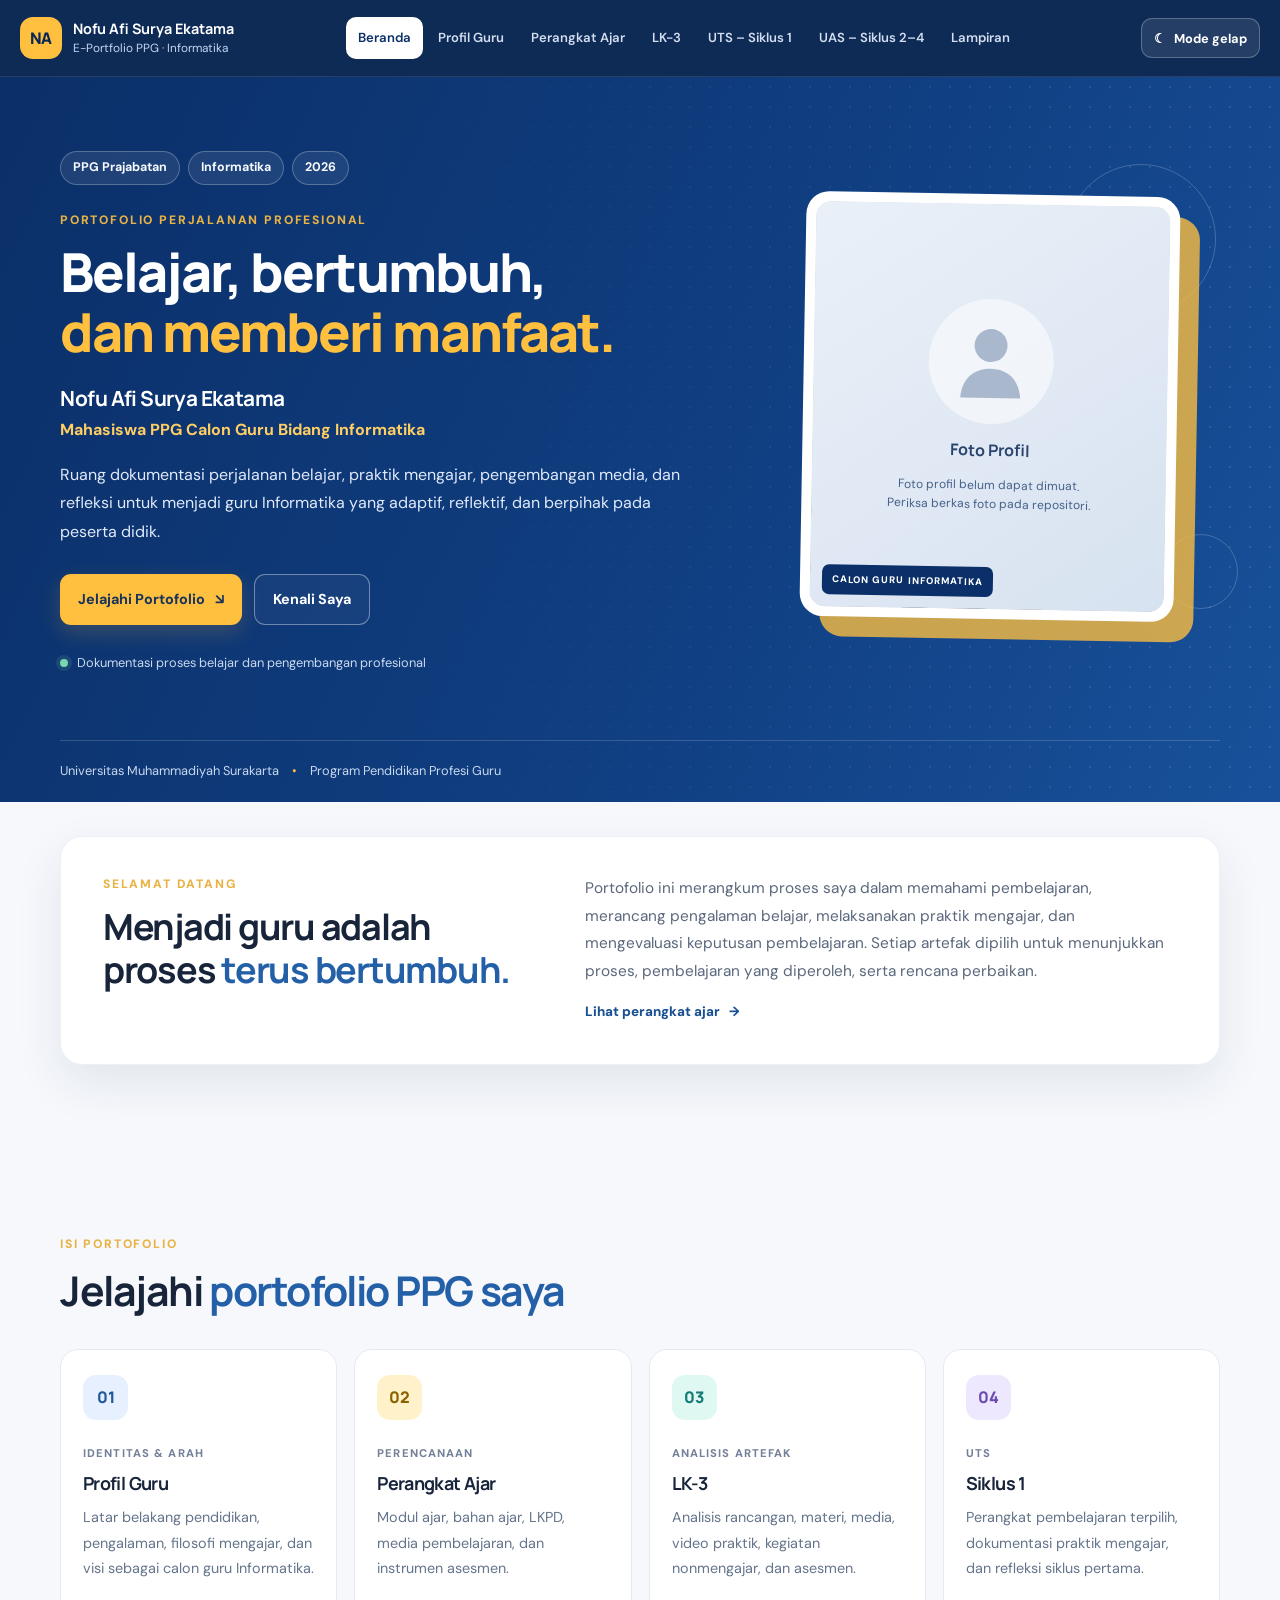
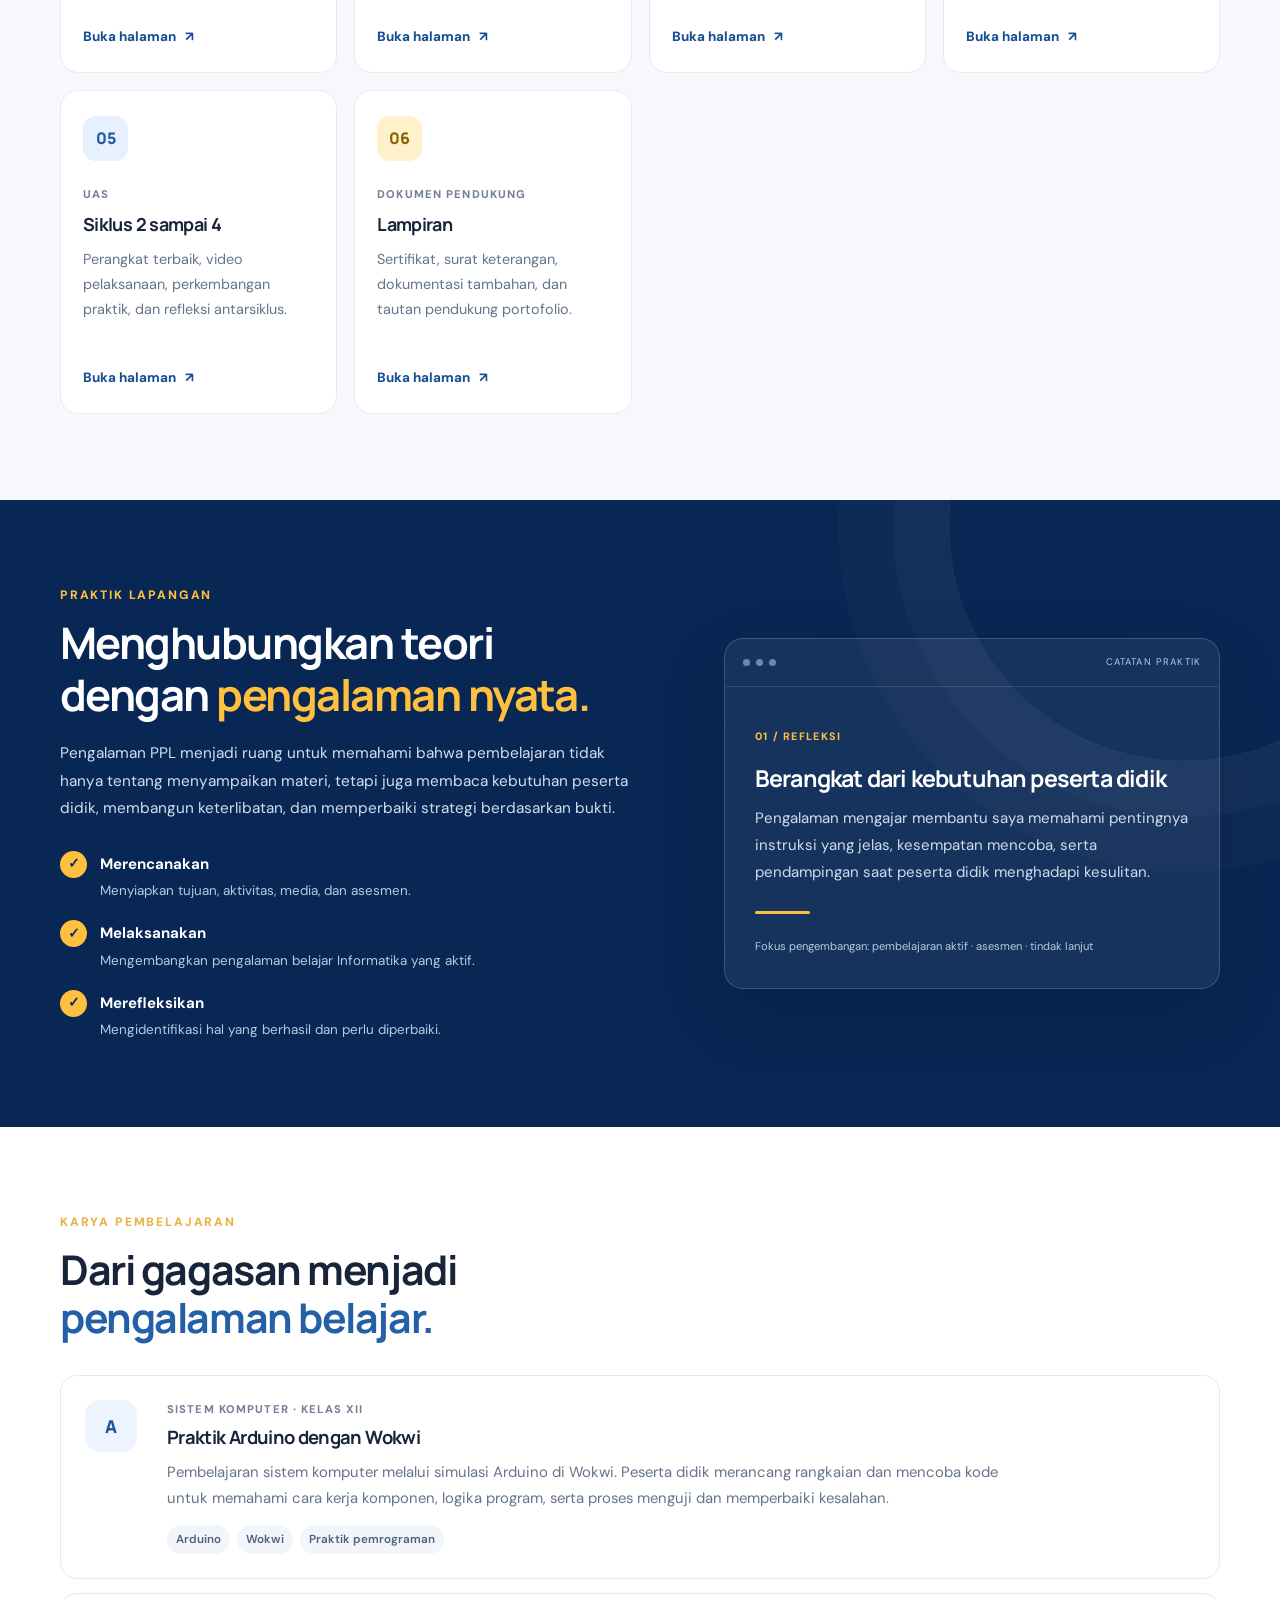
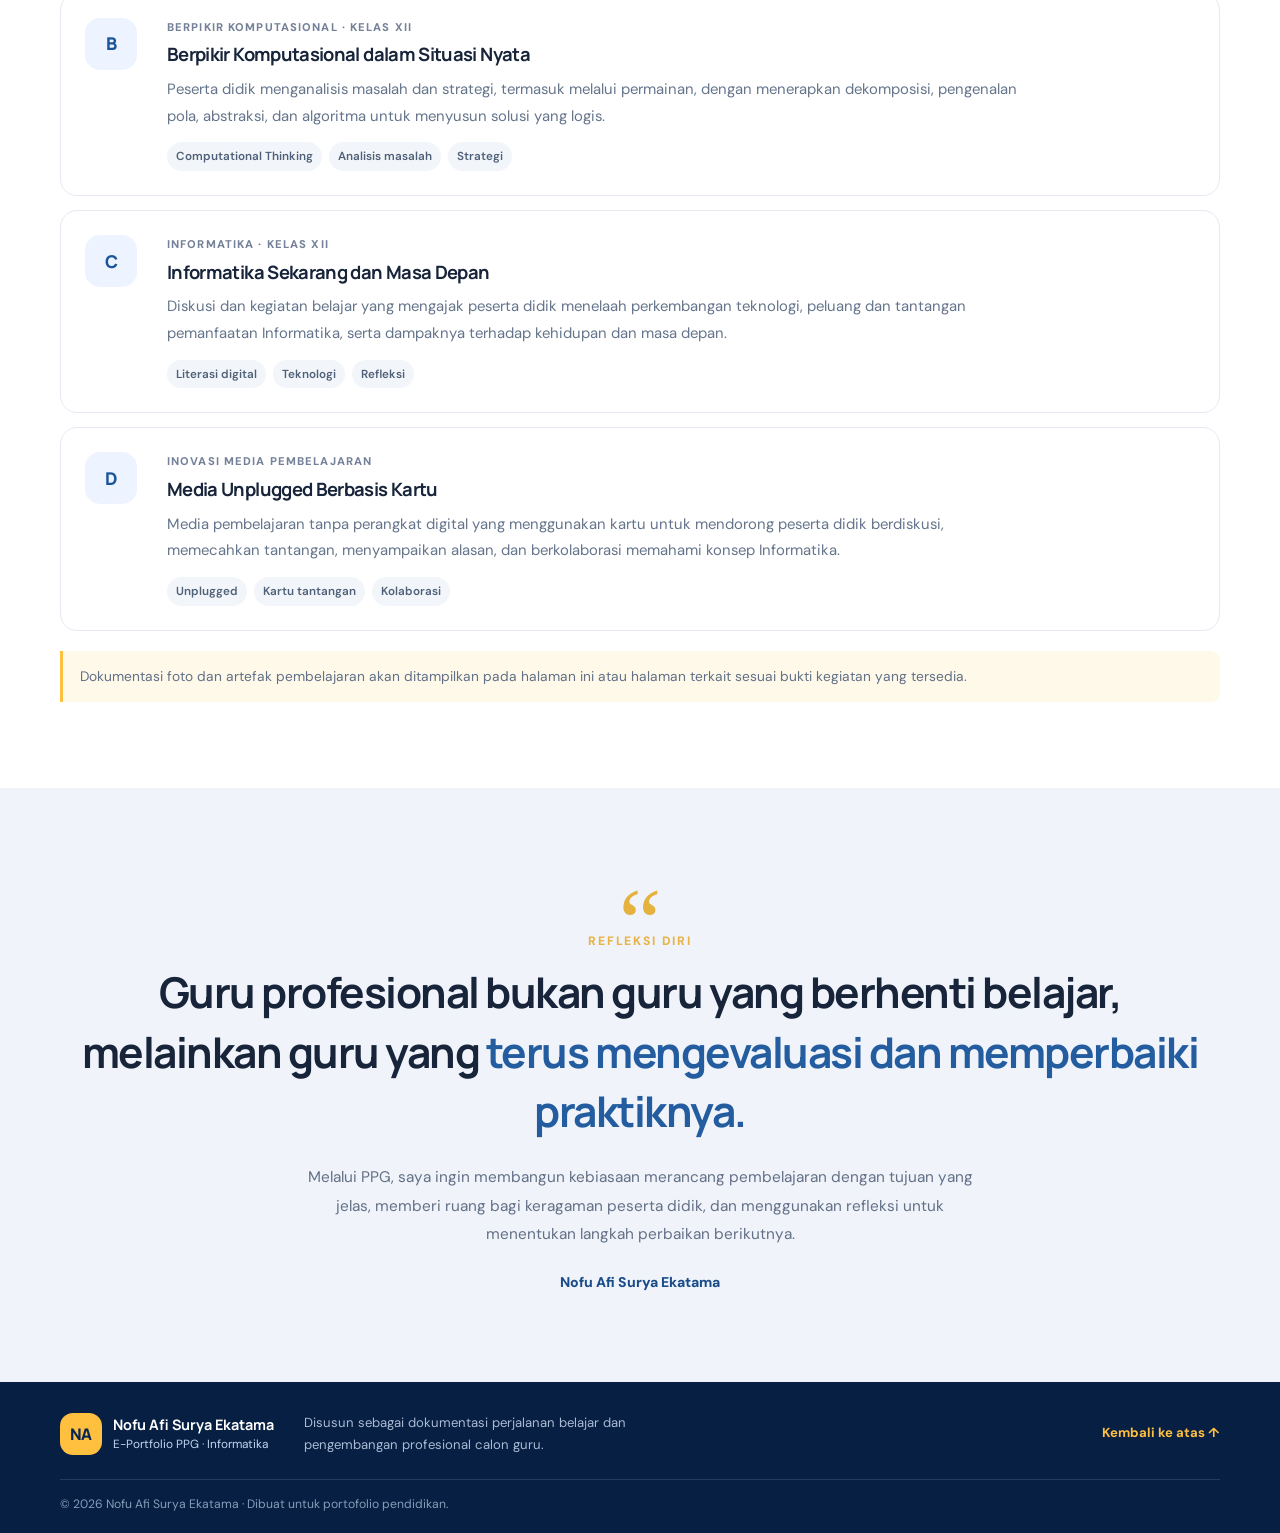
==== index.html @ a85eea74 "Refresh homepage script cache" ====
<!doctype html>
<html lang="id">
<head>
  <meta charset="utf-8">
  <meta name="viewport" content="width=device-width, initial-scale=1">
  <meta name="description" content="E-Portfolio PPG Informatika Nofu Afi Surya Ekatama — perjalanan belajar, praktik mengajar, inovasi, dan refleksi calon guru.">
  <meta name="theme-color" content="#0b2f68">
  <title>E-Portfolio PPG Informatika | Nofu Afi Surya Ekatama</title>
  <link rel="stylesheet" href="style.css">
</head>
<body>
  <a class="skip-link" href="#konten">Lewati ke konten</a>

  <header class="site-header">
    <div class="nav-wrap">
      <a class="brand" href="#beranda" aria-label="E-Portfolio Nofu Afi Surya Ekatama">
        <span class="brand-mark">NA</span>
        <span class="brand-text">
          <strong>Nofu Afi Surya Ekatama</strong>
          <small>E-Portfolio PPG · Informatika</small>
        </span>
      </a>
      <button class="menu-toggle" id="menuToggle" aria-label="Buka navigasi" aria-expanded="false">☰</button>
      <nav class="main-nav" id="mainNav" aria-label="Navigasi utama">
        <a class="active" href="index.html">Beranda</a>
        <a href="profil.html">Profil Guru</a>
        <a href="perangkat-ajar.html">Perangkat Ajar</a>
        <a href="lk3.html">LK-3</a>
        <a href="uts-siklus-1.html">UTS – Siklus 1</a>
        <a href="uas-siklus-2-4.html">UAS – Siklus 2–4</a>
        <a href="lampiran.html">Lampiran</a>
      </nav>
    </div>
  </header>

  <main id="konten">
    <section class="hero" id="beranda">
      <div class="hero-pattern" aria-hidden="true"></div>
      <div class="container hero-grid">
        <div class="hero-copy">
          <div class="eyebrows">
            <span>PPG Prajabatan</span>
            <span>Informatika</span>
            <span>2026</span>
          </div>
          <p class="overline">PORTOFOLIO PERJALANAN PROFESIONAL</p>
          <h1>Belajar, bertumbuh,<br><em>dan memberi manfaat.</em></h1>
          <h2>Nofu Afi Surya Ekatama</h2>
          <p class="role">Mahasiswa PPG Calon Guru Bidang Informatika</p>
          <p class="intro">Ruang dokumentasi perjalanan belajar, praktik mengajar, pengembangan media, dan refleksi untuk menjadi guru Informatika yang adaptif, reflektif, dan berpihak pada peserta didik.</p>
          <div class="hero-actions">
            <a class="button primary" href="#isi-portofolio">Jelajahi Portofolio <span aria-hidden="true">↘</span></a>
            <a class="button outline-light" href="profil.html">Kenali Saya</a>
          </div>
          <div class="hero-note"><span class="status-dot"></span> Dokumentasi proses belajar dan pengembangan profesional</div>
        </div>
        <div class="hero-visual">
          <div class="photo-frame">
            <div class="photo-placeholder">
              <img class="profile-photo" src="assets/DSC_2949.JPG" alt="Foto profil Nofu Afi Surya Ekatama" onerror="this.hidden=true; this.nextElementSibling.hidden=false;">
              <div class="photo-fallback">
                <div class="avatar-symbol" aria-hidden="true">
                  <svg viewBox="0 0 120 120" role="img" aria-label="Ilustrasi sementara foto profil">
                    <circle cx="60" cy="38" r="22" fill="currentColor" opacity=".82"/>
                    <path d="M20 108c2-25 17-39 40-39s38 14 40 39" fill="currentColor" opacity=".82"/>
                  </svg>
                </div>
                <strong>Foto Profil</strong>
                <span>Foto profil belum dapat dimuat. Periksa berkas foto pada repositori.</span>
              </div>
            </div>
            <span class="frame-label">CALON GURU INFORMATIKA</span>
          </div>

          <div class="decor decor-one" aria-hidden="true"></div>
          <div class="decor decor-two" aria-hidden="true"></div>
        </div>
      </div>
      <div class="hero-bottom container">
        <span>Universitas Muhammadiyah Surakarta</span>
        <span class="bottom-separator">•</span>
        <span>Program Pendidikan Profesi Guru</span>
      </div>
    </section>

    <section class="welcome section" id="profil">
      <div class="container welcome-card">
        <div class="welcome-heading">
          <p class="section-label">SELAMAT DATANG</p>
          <h2>Menjadi guru adalah proses <span>terus bertumbuh.</span></h2>
        </div>
        <div class="welcome-copy">
          <p>Portofolio ini merangkum proses saya dalam memahami pembelajaran, merancang pengalaman belajar, melaksanakan praktik mengajar, dan mengevaluasi keputusan pembelajaran. Setiap artefak dipilih untuk menunjukkan proses, pembelajaran yang diperoleh, serta rencana perbaikan.</p>
          <a class="text-link" href="perangkat-ajar.html">Lihat perangkat ajar <span aria-hidden="true">→</span></a>
        </div>
      </div>
    </section>

    <section class="section journey-section" id="isi-portofolio">
      <div class="container">
        <div class="section-heading">
          <div>
            <p class="section-label">ISI PORTOFOLIO</p>
            <h2>Jelajahi <span>portofolio PPG saya</span></h2>
          </div>
          <p class="section-description"></p>
        </div>
        <div class="journey-grid">
          <article class="journey-card">
            <div class="card-icon blue"><span>01</span></div><p class="card-tag">IDENTITAS & ARAH</p>
            <h3>Profil Guru</h3><p>Latar belakang pendidikan, pengalaman, filosofi mengajar, dan visi sebagai calon guru Informatika.</p>
            <a href="profil.html" class="card-link">Buka halaman <span>↗</span></a>
          </article>
          <article class="journey-card">
            <div class="card-icon gold"><span>02</span></div><p class="card-tag">PERENCANAAN</p>
            <h3>Perangkat Ajar</h3><p>Modul ajar, bahan ajar, LKPD, media pembelajaran, dan instrumen asesmen.</p>
            <a href="perangkat-ajar.html" class="card-link">Buka halaman <span>↗</span></a>
          </article>
          <article class="journey-card">
            <div class="card-icon teal"><span>03</span></div><p class="card-tag">ANALISIS ARTEFAK</p>
            <h3>LK-3</h3><p>Analisis rancangan, materi, media, video praktik, kegiatan nonmengajar, dan asesmen.</p>
            <a href="lk3.html" class="card-link">Buka halaman <span>↗</span></a>
          </article>
          <article class="journey-card">
            <div class="card-icon violet"><span>04</span></div><p class="card-tag">UTS</p>
            <h3>Siklus 1</h3><p>Perangkat pembelajaran terpilih, dokumentasi praktik mengajar, dan refleksi siklus pertama.</p>
            <a href="uts-siklus-1.html" class="card-link">Buka halaman <span>↗</span></a>
          </article>
          <article class="journey-card">
            <div class="card-icon blue"><span>05</span></div><p class="card-tag">UAS</p>
            <h3>Siklus 2 sampai 4</h3><p>Perangkat terbaik, video pelaksanaan, perkembangan praktik, dan refleksi antarsiklus.</p>
            <a href="uas-siklus-2-4.html" class="card-link">Buka halaman <span>↗</span></a>
          </article>
          <article class="journey-card">
            <div class="card-icon gold"><span>06</span></div><p class="card-tag">DOKUMEN PENDUKUNG</p>
            <h3>Lampiran</h3><p>Sertifikat, surat keterangan, dokumentasi tambahan, dan tautan pendukung portofolio.</p>
            <a href="lampiran.html" class="card-link">Buka halaman <span>↗</span></a>
          </article>
        </div>
      </div>
    </section>

    <section class="section practice-section" id="praktik">
      <div class="container practice-grid">
        <div class="practice-copy">
          <p class="section-label light-label">PRAKTIK LAPANGAN</p>
          <h2>Menghubungkan teori dengan <span>pengalaman nyata.</span></h2>
          <p>Pengalaman PPL menjadi ruang untuk memahami bahwa pembelajaran tidak hanya tentang menyampaikan materi, tetapi juga membaca kebutuhan peserta didik, membangun keterlibatan, dan memperbaiki strategi berdasarkan bukti.</p>
          <div class="practice-points">
            <div><span class="check">✓</span><span><strong>Merencanakan</strong><small>Menyiapkan tujuan, aktivitas, media, dan asesmen.</small></span></div>
            <div><span class="check">✓</span><span><strong>Melaksanakan</strong><small>Mengembangkan pengalaman belajar Informatika yang aktif.</small></span></div>
            <div><span class="check">✓</span><span><strong>Merefleksikan</strong><small>Mengidentifikasi hal yang berhasil dan perlu diperbaiki.</small></span></div>
          </div>
        </div>
        <div class="practice-panel">
          <div class="panel-top"><span class="panel-dot"></span><span class="panel-dot"></span><span class="panel-dot"></span><small>CATATAN PRAKTIK</small></div>
          <div class="panel-content">
            <span class="panel-number">01 / REFLEKSI</span>
            <h3>Berangkat dari kebutuhan peserta didik</h3>
            <p>Pengalaman mengajar membantu saya memahami pentingnya instruksi yang jelas, kesempatan mencoba, serta pendampingan saat peserta didik menghadapi kesulitan.</p>
            <div class="panel-line"></div>
            <span class="panel-caption">Fokus pengembangan: pembelajaran aktif · asesmen · tindak lanjut</span>
          </div>
        </div>
      </div>
    </section>

    <section class="section works-section" id="karya">
      <div class="container">
        <div class="section-heading">
          <div>
            <p class="section-label">KARYA PEMBELAJARAN</p>
            <h2>Dari gagasan menjadi <span>pengalaman belajar.</span></h2>
          </div>
        </div>
        <div class="work-list">
          <article class="work-item">
            <div class="work-number">A</div>
            <div class="work-content">
              <span class="work-category">SISTEM KOMPUTER · KELAS XII</span>
              <h3>Praktik Arduino dengan Wokwi</h3>
              <p>Pembelajaran sistem komputer melalui simulasi Arduino di Wokwi. Peserta didik merancang rangkaian dan mencoba kode untuk memahami cara kerja komponen, logika program, serta proses menguji dan memperbaiki kesalahan.</p>
              <div class="pills"><span>Arduino</span><span>Wokwi</span><span>Praktik pemrograman</span></div>
            </div>
          </article>
          <article class="work-item">
            <div class="work-number">B</div>
            <div class="work-content">
              <span class="work-category">BERPIKIR KOMPUTASIONAL · KELAS XII</span>
              <h3>Berpikir Komputasional dalam Situasi Nyata</h3>
              <p>Peserta didik menganalisis masalah dan strategi, termasuk melalui permainan, dengan menerapkan dekomposisi, pengenalan pola, abstraksi, dan algoritma untuk menyusun solusi yang logis.</p>
              <div class="pills"><span>Computational Thinking</span><span>Analisis masalah</span><span>Strategi</span></div>
            </div>
          </article>
          <article class="work-item">
            <div class="work-number">C</div>
            <div class="work-content">
              <span class="work-category">INFORMATIKA · KELAS XII</span>
              <h3>Informatika Sekarang dan Masa Depan</h3>
              <p>Diskusi dan kegiatan belajar yang mengajak peserta didik menelaah perkembangan teknologi, peluang dan tantangan pemanfaatan Informatika, serta dampaknya terhadap kehidupan dan masa depan.</p>
              <div class="pills"><span>Literasi digital</span><span>Teknologi</span><span>Refleksi</span></div>
            </div>
          </article>
          <article class="work-item">
            <div class="work-number">D</div>
            <div class="work-content">
              <span class="work-category">INOVASI MEDIA PEMBELAJARAN</span>
              <h3>Media Unplugged Berbasis Kartu</h3>
              <p>Media pembelajaran tanpa perangkat digital yang menggunakan kartu untuk mendorong peserta didik berdiskusi, memecahkan tantangan, menyampaikan alasan, dan berkolaborasi memahami konsep Informatika.</p>
              <div class="pills"><span>Unplugged</span><span>Kartu tantangan</span><span>Kolaborasi</span></div>
            </div>
          </article>
        </div>
        <p class="content-note">Dokumentasi foto dan artefak pembelajaran akan ditampilkan pada halaman ini atau halaman terkait sesuai bukti kegiatan yang tersedia.</p>
      </div>
    </section>

    <section class="section reflection-section" id="refleksi">
      <div class="container reflection-inner">
        <div class="reflection-quote" aria-hidden="true">“</div>
        <p class="section-label">REFLEKSI DIRI</p>
        <h2>Guru profesional bukan guru yang berhenti belajar, melainkan guru yang <span>terus mengevaluasi dan memperbaiki praktiknya.</span></h2>
        <p class="reflection-text">Melalui PPG, saya ingin membangun kebiasaan merancang pembelajaran dengan tujuan yang jelas, memberi ruang bagi keragaman peserta didik, dan menggunakan refleksi untuk menentukan langkah perbaikan berikutnya.</p>
        <span class="reflection-signature">Nofu Afi Surya Ekatama</span>
      </div>
    </section>


  </main>

  <footer class="site-footer">
    <div class="container footer-inner">
      <a class="brand footer-brand" href="#beranda">
        <span class="brand-mark">NA</span>
        <span class="brand-text"><strong>Nofu Afi Surya Ekatama</strong><small>E-Portfolio PPG · Informatika</small></span>
      </a>
      <p>Disusun sebagai dokumentasi perjalanan belajar dan pengembangan profesional calon guru.</p>
      <a class="back-top" href="#beranda">Kembali ke atas ↑</a>
    </div>
    <div class="container copyright">© <span id="year">2026</span> Nofu Afi Surya Ekatama · Dibuat untuk portofolio pendidikan.</div>
  </footer>
  <script src="script.js?v=20261021"></script>
</body>
</html>
---- style.css ----
@import url('https://fonts.googleapis.com/css2?family=DM+Sans:wght@400;500;600;700&family=Manrope:wght@400;500;600;700;800&display=swap');

:root {
  --navy: #0b2f68;
  --navy-deep: #082754;
  --blue: #154b91;
  --gold: #ffbf3f;
  --ink: #17243a;
  --muted: #64748b;
  --paper: #f7f9fc;
  --line: #e5eaf2;
  --white: #ffffff;
  --radius: 22px;
  --shadow: 0 18px 48px rgba(20, 45, 82, .09);
}
* { box-sizing: border-box; }
html { scroll-behavior: smooth; scroll-padding-top: 88px; }
body { margin: 0; font-family: "DM Sans", Arial, sans-serif; color: var(--ink); background: var(--paper); line-height: 1.65; }
a { color: inherit; text-decoration: none; }
button { font: inherit; }
.container { width: min(1160px, calc(100% - 48px)); margin: 0 auto; }
.skip-link { position: absolute; left: -9999px; top: 10px; z-index: 1000; background: white; padding: 10px 14px; border-radius: 8px; }
.skip-link:focus { left: 10px; }
.site-header { position: sticky; top: 0; z-index: 100; color: white; background: rgba(7, 37, 81, .97); border-bottom: 1px solid rgba(255,255,255,.1); backdrop-filter: blur(14px); }
.nav-wrap { width: min(1240px, calc(100% - 40px)); min-height: 76px; margin: auto; display: flex; align-items: center; justify-content: space-between; gap: 24px; }
.brand { display: flex; align-items: center; gap: 11px; flex-shrink: 0; }
.brand-mark { display: grid; place-items: center; width: 42px; height: 42px; color: var(--navy-deep); background: var(--gold); border-radius: 13px; font-family: Manrope, sans-serif; font-weight: 800; letter-spacing: -.05em; }
.brand-text { display: flex; flex-direction: column; line-height: 1.25; }
.brand-text strong { font-family: Manrope, sans-serif; font-size: .87rem; }
.brand-text small { color: #c3d5f1; font-size: .72rem; margin-top: 3px; }
.main-nav { display: flex; align-items: center; gap: 3px; }
.main-nav a { color: #d3def0; font-weight: 600; font-size: .79rem; padding: 10px 12px; border-radius: 10px; transition: .2s ease; white-space: nowrap; }
.main-nav a:hover, .main-nav a.active { color: var(--navy); background: white; }
.menu-toggle { display: none; border: 1px solid rgba(255,255,255,.25); background: transparent; color: white; border-radius: 10px; padding: 8px 12px; cursor: pointer; }
.hero { position: relative; overflow: hidden; color: white; background: linear-gradient(115deg, #0b2f68 0%, #103f82 58%, #18519a 100%); }
.hero-pattern { position: absolute; inset: 0; pointer-events: none; opacity: .2; background-image: radial-gradient(rgba(255,255,255,.55) .8px, transparent .8px); background-size: 20px 20px; mask-image: linear-gradient(90deg, transparent 25%, black 100%); }
.hero-grid { position: relative; display: grid; grid-template-columns: 1.2fr .8fr; gap: 50px; align-items: center; padding-top: 74px; padding-bottom: 65px; }
.hero-copy { max-width: 690px; }
.eyebrows { display: flex; flex-wrap: wrap; gap: 8px; margin-bottom: 26px; }
.eyebrows span { font-size: .75rem; font-weight: 700; color: #f7faff; border: 1px solid rgba(255,255,255,.25); background: rgba(255,255,255,.08); padding: 5px 12px; border-radius: 999px; }
.overline, .section-label { font-size: .72rem; font-weight: 800; letter-spacing: .15em; color: #e8b344; margin: 0 0 13px; }
h1, h2, h3, p { margin-top: 0; }
h1, h2, h3 { font-family: Manrope, "DM Sans", sans-serif; line-height: 1.18; letter-spacing: -.035em; }
.hero h1 { font-size: clamp(2.55rem, 4.6vw, 4.4rem); margin-bottom: 22px; font-weight: 800; }
.hero h1 em { color: var(--gold); font-style: normal; }
.hero-copy h2 { font-size: 1.2rem; margin-bottom: 3px; letter-spacing: -.02em; }
.role { color: #ffcf64; font-weight: 700; margin-bottom: 17px; }
.intro { max-width: 650px; color: #e0eafb; font-size: 1.02rem; line-height: 1.85; }
.hero-actions { display: flex; flex-wrap: wrap; gap: 12px; margin-top: 27px; }
.button { display: inline-flex; align-items: center; justify-content: center; gap: 10px; min-height: 46px; padding: 12px 18px; border-radius: 11px; font-weight: 700; font-size: .88rem; transition: transform .2s, box-shadow .2s, background .2s; }
.button:hover { transform: translateY(-2px); }
.button.primary { color: #18345b; background: var(--gold); box-shadow: 0 8px 22px rgba(255,191,63,.18); }
.button.primary:hover { background: #ffd16d; }
.button.outline-light { border: 1px solid rgba(255,255,255,.38); color: white; background: rgba(255,255,255,.04); }
.button.outline-light:hover { background: rgba(255,255,255,.12); }
.hero-note { margin-top: 27px; color: #c9d9f0; font-size: .78rem; display: flex; align-items: center; gap: 9px; }
.status-dot { width: 8px; height: 8px; background: #79d6ad; border-radius: 50%; box-shadow: 0 0 0 4px rgba(121,214,173,.12); }
.hero-visual { position: relative; width: min(100%, 390px); justify-self: center; padding: 12px 16px 24px 0; }
.photo-frame { position: relative; z-index: 2; aspect-ratio: 4 / 4.55; padding: 10px; background: white; border-radius: 23px; box-shadow: 20px 20px 0 rgba(255,191,63,.78); transform: rotate(1deg); }
.photo-placeholder { height: 100%; width: 100%; display: flex; flex-direction: column; align-items: center; justify-content: center; gap: 12px; text-align: center; border-radius: 15px; color: #45618a; background: linear-gradient(145deg, #eaf0f8, #d7e2f0); padding: 25px; }
.avatar-symbol { display: grid; place-items: center; width: 125px; height: 125px; border-radius: 50%; color: #9aabc4; background: rgba(255,255,255,.55); }
.avatar-symbol svg { width: 90px; }
.photo-placeholder strong { color: #28436c; font-family: Manrope, sans-serif; font-size: 1rem; }
.photo-placeholder span { max-width: 190px; font-size: .75rem; }
.frame-label { position: absolute; bottom: 22px; left: 22px; padding: 7px 10px; border-radius: 7px; color: white; background: var(--navy); font-size: .6rem; letter-spacing: .11em; font-weight: 800; }
.floating-card { position: absolute; z-index: 3; bottom: 0; left: -42px; display: flex; align-items: center; gap: 11px; padding: 14px 16px; background: white; color: var(--ink); border-radius: 15px; box-shadow: var(--shadow); }
.floating-icon { display: grid; place-items: center; width: 35px; height: 35px; border-radius: 11px; color: #8b5d00; background: #fff1c9; font-size: 1.2rem; }
.floating-card span:last-child { display: flex; flex-direction: column; line-height: 1.4; }
.floating-card strong { font-size: .77rem; }
.floating-card small { color: var(--muted); font-size: .66rem; margin-top: 3px; }
.decor { position: absolute; border: 1px solid rgba(255,255,255,.2); border-radius: 50%; }
.decor-one { width: 150px; height: 150px; top: -18px; right: -23px; }
.decor-two { width: 75px; height: 75px; bottom: 34px; right: -45px; }
.hero-bottom { position: relative; display: flex; align-items: center; gap: 13px; border-top: 1px solid rgba(255,255,255,.16); padding-top: 19px; padding-bottom: 20px; color: #c8d8ef; font-size: .75rem; }
.bottom-separator { color: var(--gold); }
.section { padding: 86px 0; }
.welcome { padding-top: 0; }
.welcome-card { position: relative; display: grid; grid-template-columns: .85fr 1.15fr; gap: 45px; padding: 38px 42px; background: white; border: 1px solid #edf0f5; border-radius: var(--radius); box-shadow: var(--shadow); transform: translateY(34px); margin-bottom: 34px; }
.welcome-heading h2 { max-width: 420px; margin-bottom: 0; font-size: clamp(1.6rem, 3vw, 2.25rem); }
.welcome-heading h2 span, .section-heading h2 span, .next-card h2 span { color: #2460a7; }
.welcome-copy { align-self: center; color: #5b687c; font-size: .93rem; }
.welcome-copy p { margin-bottom: 13px; }
.text-link, .card-link { display: inline-flex; align-items: center; gap: 9px; color: #174f92; font-weight: 800; font-size: .82rem; }
.section-heading { display: flex; align-items: end; justify-content: space-between; gap: 35px; margin-bottom: 34px; }
.section-heading h2, .next-card h2 { font-size: clamp(1.8rem, 3.2vw, 2.7rem); margin-bottom: 0; max-width: 600px; }
.section-description { max-width: 390px; color: var(--muted); font-size: .88rem; margin-bottom: 2px; }
.journey-section { padding-top: 84px; }
.journey-grid { display: grid; grid-template-columns: repeat(4, 1fr); gap: 17px; }
.journey-card { padding: 25px 22px 22px; border: 1px solid var(--line); border-radius: 18px; background: white; transition: transform .22s, box-shadow .22s; }
.journey-card:hover { transform: translateY(-5px); box-shadow: var(--shadow); }
.card-icon { display: grid; place-items: center; width: 45px; height: 45px; border-radius: 13px; margin-bottom: 24px; font-family: Manrope, sans-serif; font-weight: 800; }
.card-icon.blue { color: #205a9c; background: #e7f0ff; }
.card-icon.gold { color: #8c6200; background: #fff2cb; }
.card-icon.teal { color: #137c79; background: #dff8f2; }
.card-icon.violet { color: #6b4db0; background: #eee8ff; }
.card-tag, .work-category { color: #748198; font-size: .64rem; letter-spacing: .1em; font-weight: 800; margin-bottom: 8px; }
.journey-card h3 { font-size: 1.17rem; margin-bottom: 10px; }
.journey-card p:not(.card-tag) { min-height: 100px; color: var(--muted); font-size: .82rem; line-height: 1.75; }
.card-link { margin-top: 5px; font-size: .76rem; }
.practice-section { color: white; background: var(--navy-deep); position: relative; overflow: hidden; }
.practice-section::after { content: ""; position: absolute; width: 470px; height: 470px; border: 1px solid rgba(255,255,255,.08); border-radius: 50%; right: -140px; top: -210px; box-shadow: 0 0 0 55px rgba(255,255,255,.025), 0 0 0 110px rgba(255,255,255,.02); }
.practice-grid { position: relative; z-index: 1; display: grid; grid-template-columns: 1fr .85fr; gap: 80px; align-items: center; }
.light-label { color: var(--gold); }
.practice-copy h2 { font-size: clamp(1.9rem, 3.4vw, 2.8rem); margin-bottom: 20px; }
.practice-copy h2 span { color: var(--gold); }
.practice-copy > p:not(.section-label) { color: #d2def0; font-size: .92rem; line-height: 1.85; }
.practice-points { display: grid; gap: 18px; margin-top: 28px; }
.practice-points > div { display: flex; gap: 13px; align-items: flex-start; }
.check { display: grid; place-items: center; flex-shrink: 0; width: 27px; height: 27px; border-radius: 50%; color: var(--navy); background: var(--gold); font-size: .85rem; font-weight: 800; }
.practice-points span:last-child { display: flex; flex-direction: column; }
.practice-points strong { font-size: .88rem; }
.practice-points small { color: #b8c9e2; font-size: .78rem; margin-top: 3px; }
.practice-panel { border: 1px solid rgba(255,255,255,.17); border-radius: 19px; background: rgba(255,255,255,.06); overflow: hidden; box-shadow: 0 25px 70px rgba(0,0,0,.12); }
.panel-top { display: flex; align-items: center; gap: 6px; padding: 15px 18px; border-bottom: 1px solid rgba(255,255,255,.12); }
.panel-dot { width: 7px; height: 7px; border-radius: 50%; background: #7186a8; }
.panel-top small { margin-left: auto; color: #b5c7e2; font-size: .6rem; letter-spacing: .12em; }
.panel-content { padding: 34px 30px 29px; }
.panel-number { color: var(--gold); font-size: .67rem; font-weight: 800; letter-spacing: .12em; }
.panel-content h3 { font-size: 1.55rem; margin: 16px 0 12px; }
.panel-content p { color: #d0dced; font-size: .86rem; line-height: 1.85; }
.panel-line { width: 55px; height: 3px; background: var(--gold); border-radius: 3px; margin: 25px 0 17px; }
.panel-caption { color: #b7c9e2; font-size: .7rem; }
.works-section { background: #fff; }
.work-list { display: grid; gap: 14px; }
.work-item { display: grid; grid-template-columns: 62px 1fr; gap: 20px; padding: 24px; border: 1px solid var(--line); border-radius: 17px; background: #fff; }
.work-number { display: grid; place-items: center; width: 52px; height: 52px; border-radius: 15px; color: #1b5599; background: #edf4ff; font-family: Manrope, sans-serif; font-weight: 800; font-size: 1.1rem; }
.work-category { display: block; margin-bottom: 5px; }
.work-content h3 { margin-bottom: 8px; font-size: 1.18rem; }
.work-content p { max-width: 850px; color: var(--muted); font-size: .86rem; margin-bottom: 13px; }
.pills { display: flex; flex-wrap: wrap; gap: 7px; }
.pills span { color: #4f6179; background: #f2f5f9; padding: 4px 9px; border-radius: 999px; font-size: .67rem; font-weight: 600; }
.content-note { margin: 20px 0 0; padding: 14px 17px; border-left: 3px solid var(--gold); color: #617087; background: #fff9e9; font-size: .78rem; border-radius: 0 9px 9px 0; }
.reflection-section { background: #f0f4fa; }
.reflection-inner { max-width: 850px; text-align: center; }
.reflection-quote { height: 58px; color: #e5b23f; font-family: Georgia, serif; font-size: 6rem; line-height: 1; }
.reflection-inner h2 { font-size: clamp(1.7rem, 3.4vw, 2.65rem); line-height: 1.4; margin-bottom: 22px; }
.reflection-inner h2 span { color: #245d9f; }
.reflection-text { max-width: 690px; margin: 0 auto 19px; color: #637087; font-size: .92rem; }
.reflection-signature { color: #1a4c89; font-weight: 800; font-size: .83rem; }
.next-section { padding: 65px 0; }
.next-card { display: flex; justify-content: space-between; align-items: center; gap: 35px; padding: 36px 40px; border: 1px solid var(--line); border-radius: var(--radius); background: white; }
.next-card h2 { font-size: clamp(1.6rem, 2.8vw, 2.2rem); margin-bottom: 10px; }
.next-card p:not(.section-label) { color: var(--muted); max-width: 720px; font-size: .85rem; margin-bottom: 0; }
.next-card .section-label { margin-bottom: 9px; }
.site-footer { color: #d2deef; background: #071f43; padding: 30px 0 18px; }
.footer-inner { display: grid; grid-template-columns: auto 1fr auto; align-items: center; gap: 30px; padding-bottom: 23px; }
.footer-brand .brand-text strong { color: white; }
.footer-inner > p { max-width: 400px; margin: 0; color: #aabbd4; font-size: .74rem; }
.back-top { color: var(--gold); font-weight: 700; font-size: .76rem; white-space: nowrap; }
.copyright { border-top: 1px solid rgba(255,255,255,.12); padding-top: 15px; color: #879cb9; font-size: .68rem; }
@media (max-width: 1080px) {
  .nav-wrap { width: min(100% - 30px, 1240px); }
  .main-nav a { padding: 9px 8px; font-size: .72rem; }
  .brand-text strong { font-size: .78rem; }
  .hero-grid { gap: 28px; }
  .journey-grid { grid-template-columns: repeat(2, 1fr); }
  .journey-card p:not(.card-tag) { min-height: 65px; }
  .practice-grid { gap: 45px; }
}
@media (max-width: 800px) {
  .nav-wrap { min-height: 68px; }
  .menu-toggle { display: block; }
  .main-nav { display: none; position: absolute; left: 15px; right: 15px; top: calc(100% + 1px); padding: 10px; flex-direction: column; align-items: stretch; background: #082754; border: 1px solid rgba(255,255,255,.14); border-radius: 0 0 15px 15px; box-shadow: 0 20px 35px rgba(0,0,0,.2); }
  .main-nav.open { display: flex; }
  .main-nav a { font-size: .84rem; padding: 11px 13px; }
  .hero-grid { grid-template-columns: 1fr; padding-top: 53px; gap: 44px; }
  .hero-copy { max-width: 100%; }
  .hero-visual { width: min(76%, 340px); margin-bottom: 20px; }
  .floating-card { left: -25px; }
  .hero-bottom { flex-wrap: wrap; }
  .welcome-card { grid-template-columns: 1fr; gap: 20px; padding: 28px; }
  .section-heading { align-items: flex-start; flex-direction: column; gap: 13px; }
  .section-description { max-width: 650px; }
  .practice-grid { grid-template-columns: 1fr; gap: 35px; }
  .practice-panel { max-width: 580px; }
  .next-card { align-items: flex-start; flex-direction: column; padding: 29px; }
  .footer-inner { grid-template-columns: 1fr; gap: 17px; }
}
@media (max-width: 520px) {
  .container { width: calc(100% - 32px); }
  .nav-wrap { width: calc(100% - 28px); }
  .brand-mark { width: 38px; height: 38px; }
  .brand-text strong { font-size: .73rem; }
  .brand-text small { font-size: .65rem; }
  .hero-grid { padding-top: 42px; padding-bottom: 43px; }
  .hero h1 { font-size: clamp(2.35rem, 11vw, 3.2rem); }
  .hero-copy h2 { font-size: 1.05rem; }
  .intro { font-size: .92rem; }
  .hero-visual { width: 78%; }
  .floating-card { left: -22px; padding: 10px 11px; }
  .floating-card strong { font-size: .69rem; }
  .floating-card small { font-size: .59rem; }
  .avatar-symbol { width: 95px; height: 95px; }
  .avatar-symbol svg { width: 72px; }
  .section { padding: 61px 0; }
  .welcome { padding-top: 0; }
  .welcome-card { transform: translateY(24px); padding: 23px; }
  .journey-section { padding-top: 70px; }
  .journey-grid { grid-template-columns: 1fr; }
  .journey-card { padding: 22px; }
  .journey-card p:not(.card-tag) { min-height: auto; }
  .work-item { grid-template-columns: 42px 1fr; gap: 13px; padding: 17px; }
  .work-number { width: 40px; height: 40px; border-radius: 12px; }
  .work-content h3 { font-size: 1.02rem; }
  .work-content p { font-size: .8rem; }
  .panel-content { padding: 26px 22px; }
  .reflection-inner h2 { font-size: 1.55rem; }
  .next-section { padding: 42px 0; }
  .hero-bottom { font-size: .68rem; gap: 8px; }
}
@media (prefers-reduced-motion: reduce) {
  html { scroll-behavior: auto; }
  *, *::before, *::after { transition-duration: .01ms !important; animation-duration: .01ms !important; }
}


/* Halaman detail portofolio */
.detail-hero { color: white; background: linear-gradient(115deg, #0b2f68 0%, #103f82 65%, #18519a 100%); padding: 72px 0 76px; }
.detail-hero h1 { font-size: clamp(2.3rem, 5vw, 3.7rem); margin: 0 0 18px; }
.detail-hero p:not(.section-label) { max-width: 760px; color: #e0eafb; font-size: 1.03rem; line-height: 1.85; margin-bottom: 0; }
.detail-section { padding-top: 56px; }
.detail-list { display: grid; gap: 18px; }
.detail-card { display: grid; grid-template-columns: 54px 1fr; gap: 20px; padding: 28px; border: 1px solid var(--line); border-radius: 18px; background: white; box-shadow: 0 8px 28px rgba(20,45,82,.04); }
.detail-index { display: grid; place-items: center; width: 48px; height: 48px; border-radius: 14px; background: #fff1c9; color: #765000; font-family: Manrope,sans-serif; font-weight: 800; }
.detail-card h2 { font-size: 1.3rem; margin: 4px 0 13px; }
.detail-card p { color: var(--muted); margin: 0 0 9px; line-height: 1.8; }
.detail-card p:last-child { margin-bottom: 0; }
.page-navigation { display: flex; justify-content: space-between; align-items: center; flex-wrap: wrap; gap: 12px; margin-top: 18px; }
.page-navigation .outline-light { color: var(--navy); border-color: #c9d6e8; background: white; }
.page-navigation .outline-light:hover { background: #eef4fc; }
@media (max-width: 760px) {
  .detail-hero { padding: 52px 0 56px; }
  .detail-card { grid-template-columns: 1fr; padding: 22px; gap: 12px; }
  .page-navigation { align-items: stretch; flex-direction: column; }
  .page-navigation .button { width: 100%; }
}


/* Editor konten portofolio: konsisten dengan palet UMS */
.editor-toolbar { position: relative; z-index: 10; background: #fff; border-bottom: 1px solid #e5eaf2; box-shadow: 0 6px 20px rgba(8,39,84,.05); }
.editor-toolbar-inner { width: min(1160px, calc(100% - 40px)); margin: auto; padding: 17px 0 12px; display: flex; align-items: center; justify-content: space-between; gap: 18px; }
.editor-copy { display: flex; flex-direction: column; gap: 3px; min-width: 185px; }
.editor-copy strong { color: var(--navy-deep); font-family: Manrope,sans-serif; font-size: .9rem; }
.editor-copy span { color: var(--muted); font-size: .72rem; line-height: 1.5; }
.editor-actions { display: flex; flex-wrap: wrap; align-items: center; gap: 7px; }
.editor-btn { border: 1px solid #d8e1ee; background: #fff; color: #1a3d6b; padding: 9px 12px; border-radius: 9px; font-weight: 700; font-size: .75rem; cursor: pointer; transition: background .2s, transform .2s; }
.editor-btn:hover { background: #f0f5fc; transform: translateY(-1px); }
.editor-btn.editor-primary { background: var(--navy); color: #fff; border-color: var(--navy); }
.editor-btn.editor-primary:hover { background: #174985; }
.editor-btn.editor-muted { color: #5b687c; }
.editor-notice { width: min(1160px, calc(100% - 40px)); margin: 0 auto; padding: 0 0 12px; color: #66758b; font-size: .72rem; line-height: 1.6; }
.editable-field[contenteditable="true"] { outline: 2px dashed #d7a82f; outline-offset: 4px; border-radius: 3px; cursor: text; }
.remove-content-card { margin-top: 12px; padding: 7px 10px; border: 1px solid #efd1d1; border-radius: 8px; background: #fff8f8; color: #9f3535; font: inherit; font-size: .75rem; cursor: pointer; }
.local-files-section { padding: 42px 0; background: #f0f5fc; }
.local-files-section h2 { font-size: clamp(1.4rem,2.5vw,2rem); color: var(--navy-deep); }
.local-file-list { display: grid; gap: 10px; }
.local-file-row { display: flex; align-items: center; gap: 14px; padding: 14px 16px; border: 1px solid #e0e7f1; border-radius: 12px; background: #fff; }
.local-file-link { color: #174f92; font-weight: 800; overflow-wrap: anywhere; }
.local-file-row span { color: var(--muted); font-size: .75rem; margin-left: auto; }
@media (max-width: 900px) {
  .editor-toolbar-inner { align-items: flex-start; flex-direction: column; }
  .editor-actions { width: 100%; }
}
@media (max-width: 560px) {
  .editor-actions { display: grid; grid-template-columns: repeat(2,minmax(0,1fr)); }
  .editor-btn { min-height: 40px; }
  .local-file-row { align-items: flex-start; flex-direction: column; gap: 7px; }
  .local-file-row span { margin-left: 0; }
}


/* Tipografi dan sistem tema: biru UMS, emas, putih; terang/gelap */
:root {
  color-scheme: light;
  --page-bg: #f6f8fc;
  --surface: #ffffff;
  --surface-soft: #edf3fb;
  --text-main: #17243a;
  --text-muted: #64748b;
  --border-color: #e1e8f2;
  --heading-color: #102d55;
}
html { color-scheme: light; }
body { background: var(--page-bg); color: var(--text-main); font-family: "DM Sans", "Segoe UI", sans-serif; }
h1, h2, h3, .brand-text strong, .editor-copy strong { font-family: "Manrope", "DM Sans", "Segoe UI", sans-serif; }
h1, h2, h3 { text-wrap: pretty; }
p { text-wrap: pretty; }
button, a { -webkit-tap-highlight-color: transparent; }
.theme-toggle {
  display: inline-flex; align-items: center; justify-content: center; gap: 8px;
  flex: 0 0 auto; min-height: 40px; padding: 9px 12px; margin-left: 8px;
  color: #fff; background: rgba(255,255,255,.09);
  border: 1px solid rgba(255,255,255,.25); border-radius: 11px;
  font: 700 .76rem "DM Sans", sans-serif; cursor: pointer; white-space: nowrap;
  transition: background .2s ease, border-color .2s ease, transform .2s ease;
}
.theme-toggle:hover { background: rgba(255,255,255,.17); transform: translateY(-1px); }
.theme-toggle:focus-visible { outline: 3px solid var(--gold); outline-offset: 3px; }
html[data-theme="dark"] {
  color-scheme: dark;
  --page-bg: #0b1220;
  --surface: #121d30;
  --surface-soft: #17253b;
  --text-main: #e7edf7;
  --text-muted: #a8b6cc;
  --border-color: #2a3a52;
  --heading-color: #edf4ff;
}
html[data-theme="dark"] body { background: var(--page-bg); color: var(--text-main); }
html[data-theme="dark"] .site-header { background: rgba(5, 17, 37, .97); }
html[data-theme="dark"] .welcome-card,
html[data-theme="dark"] .journey-card,
html[data-theme="dark"] .work-item,
html[data-theme="dark"] .detail-card,
html[data-theme="dark"] .editor-toolbar,
html[data-theme="dark"] .local-file-row,
html[data-theme="dark"] .practice-panel { background: var(--surface); border-color: var(--border-color); color: var(--text-main); }
html[data-theme="dark"] .welcome-heading h2,
html[data-theme="dark"] .journey-card h3,
html[data-theme="dark"] .work-content h3,
html[data-theme="dark"] .detail-card h2,
html[data-theme="dark"] .local-files-section h2 { color: var(--heading-color); }
html[data-theme="dark"] .welcome-copy,
html[data-theme="dark"] .section-description,
html[data-theme="dark"] .journey-card p:not(.card-tag),
html[data-theme="dark"] .work-content p,
html[data-theme="dark"] .detail-card p,
html[data-theme="dark"] .editor-copy span,
html[data-theme="dark"] .editor-notice,
html[data-theme="dark"] .local-file-row span { color: var(--text-muted); }
html[data-theme="dark"] .works-section { background: #0e1727; }
html[data-theme="dark"] .local-files-section { background: #0e1727; }
html[data-theme="dark"] .journey-card,
html[data-theme="dark"] .work-item { box-shadow: none; }
html[data-theme="dark"] .card-icon.blue { background: #1b365a; color: #a9d0ff; }
html[data-theme="dark"] .card-icon.gold { background: #40351b; color: #ffda82; }
html[data-theme="dark"] .card-icon.teal { background: #163c3b; color: #91e5d7; }
html[data-theme="dark"] .card-icon.violet { background: #30264e; color: #d0bcff; }
html[data-theme="dark"] .detail-index { background: #40351b; color: #ffda82; }
html[data-theme="dark"] .page-navigation .outline-light { color: #e7edf7; border-color: #40516c; background: #17253b; }
html[data-theme="dark"] .page-navigation .outline-light:hover { background: #21334e; }
html[data-theme="dark"] .editor-btn { background: #17253b; color: #e7edf7; border-color: #3a4c66; }
html[data-theme="dark"] .editor-btn:hover { background: #21334e; }
html[data-theme="dark"] .editor-btn.editor-primary { background: #174b8d; border-color: #2864aa; color: #fff; }
html[data-theme="dark"] .editor-btn.editor-muted { color: #c0cce0; }
html[data-theme="dark"] .remove-content-card { background: #351e28; border-color: #6e3544; color: #ffb8c5; }
html[data-theme="dark"] .photo-placeholder { background: linear-gradient(145deg, #24344b, #17253b); color: #c5d5ec; }
html[data-theme="dark"] .photo-placeholder strong { color: #edf4ff; }
html[data-theme="dark"] .avatar-symbol { color: #a8bdd9; background: rgba(255,255,255,.08); }
html[data-theme="dark"] .floating-card { background: #121d30; color: #e7edf7; }
html[data-theme="dark"] .floating-card small { color: #a8b6cc; }
html[data-theme="dark"] .floating-icon { background: #40351b; color: #ffda82; }
html[data-theme="dark"] .text-link,
html[data-theme="dark"] .card-link,
html[data-theme="dark"] .local-file-link { color: #8dc2ff; }
html[data-theme="dark"] .editor-toolbar { box-shadow: 0 6px 20px rgba(0,0,0,.16); }
html[data-theme="dark"] .editor-copy strong { color: #edf4ff; }
html[data-theme="dark"] .theme-toggle { background: rgba(255,255,255,.12); }
@media (max-width: 1100px) {
  .nav-wrap { gap: 12px; }
  .theme-toggle { margin-left: 0; }
}
@media (max-width: 760px) {
  .theme-toggle { position: absolute; right: 76px; top: 18px; min-height: 38px; padding: 8px 10px; }
  .nav-wrap { position: relative; padding-right: 0; }
  .site-header .main-nav.open { padding-top: 8px; }
}


html[data-theme="dark"] .reflection-section { background: #101b2d; }
html[data-theme="dark"] .next-card { background: var(--surface); border-color: var(--border-color); }
html[data-theme="dark"] .next-card h2 { color: var(--heading-color); }
html[data-theme="dark"] .pills span { color: #c1d0e5; background: #22324a; }
html[data-theme="dark"] .content-note { color: #e8d7a6; background: #2b261a; }
html[data-theme="dark"] .skip-link { color: #102d55; }
@media (max-width: 760px) {
  .theme-toggle { z-index: 2; }
  .nav-wrap { padding-right: 0; }
}


/* Foto profil pada hero Beranda */
.photo-placeholder { position: relative; overflow: hidden; padding: 0; }
.profile-photo { position: absolute; inset: 0; display: block; width: 100%; height: 100%; object-fit: cover; object-position: center 25%; border-radius: 15px; }
.photo-fallback { position: absolute; inset: 0; display: flex; flex-direction: column; align-items: center; justify-content: center; gap: 12px; text-align: center; padding: 25px; color: #45618a; background: linear-gradient(145deg, #eaf0f8, #d7e2f0); }
.photo-fallback[hidden] { display: none !important; }
.photo-fallback strong { color: #28436c; font-family: Manrope, sans-serif; font-size: 1rem; }
.photo-fallback span { max-width: 210px; font-size: .75rem; line-height: 1.6; }


/* Tombol edit halaman menuju editor resmi GitHub */
.portfolio-edit-link {
  position: fixed;
  right: 22px;
  bottom: 22px;
  z-index: 120;
  display: inline-flex;
  align-items: center;
  justify-content: center;
  gap: 9px;
  min-height: 48px;
  padding: 12px 17px;
  border: 1px solid rgba(255,255,255,.25);
  border-radius: 14px;
  color: #102d55;
  background: var(--gold);
  box-shadow: 0 10px 28px rgba(8,39,84,.22);
  font: 800 .84rem "DM Sans", sans-serif;
  text-decoration: none;
  transition: transform .2s ease, box-shadow .2s ease, background .2s ease;
}
.portfolio-edit-link:hover {
  transform: translateY(-3px);
  background: #ffd16d;
  box-shadow: 0 14px 32px rgba(8,39,84,.28);
}
.portfolio-edit-link:focus-visible {
  outline: 3px solid var(--navy);
  outline-offset: 4px;
}
.portfolio-edit-link span:first-child { font-size: 1.15rem; line-height: 1; }
html[data-theme="dark"] .portfolio-edit-link { color: #102d55; background: #ffca52; }
@media (max-width: 520px) {
  .portfolio-edit-link { right: 12px; bottom: 12px; min-height: 44px; padding: 10px 13px; font-size: .78rem; }
}


/* Tombol cepat untuk mengatur halaman dan mengunggah media satu per satu */
.portfolio-upload-link {
  position: fixed;
  right: 22px;
  bottom: 82px;
  z-index: 120;
  display: inline-flex;
  align-items: center;
  justify-content: center;
  gap: 9px;
  min-height: 46px;
  padding: 11px 16px;
  border: 1px solid var(--line);
  border-radius: 14px;
  color: var(--navy);
  background: var(--white);
  box-shadow: 0 8px 24px rgba(8,39,84,.14);
  font: 800 .82rem "DM Sans", sans-serif;
  text-decoration: none;
  transition: transform .2s ease, box-shadow .2s ease;
}
.portfolio-upload-link:hover {
  transform: translateY(-2px);
  box-shadow: 0 12px 28px rgba(8,39,84,.2);
}
.portfolio-upload-link:focus-visible {
  outline: 3px solid var(--gold);
  outline-offset: 4px;
}
.portfolio-upload-link span:first-child { font-size: 1.2rem; line-height: 1; }
html[data-theme="dark"] .portfolio-upload-link {
  color: #edf4ff;
  background: #17263c;
  border-color: #34445d;
}
@media (max-width: 520px) {
  .portfolio-upload-link {
    right: 12px;
    bottom: 66px;
    min-height: 42px;
    padding: 9px 12px;
    font-size: .76rem;
  }
  .portfolio-edit-link { bottom: 12px; }
}


/* Penyesuaian tipografi E-Portofolio: nyaman dibaca dan konsisten di semua halaman */
html { font-size: 16px; }
body {
  font-size: 1rem;
  line-height: 1.75;
  -webkit-text-size-adjust: 100%;
}
.container { max-width: 1160px; }
.main-nav a { font-size: .82rem; }
.brand-text strong { font-size: .9rem; }
.brand-text small { font-size: .74rem; }
.hero h1 { font-size: clamp(2.35rem, 4.2vw, 3.8rem); line-height: 1.12; }
.hero-copy h2 { font-size: clamp(1.1rem, 1.7vw, 1.3rem); line-height: 1.35; }
.intro { font-size: 1rem; line-height: 1.8; }
.overline, .section-label { font-size: .76rem; line-height: 1.5; }
.eyebrows span { font-size: .78rem; }
.button { font-size: .9rem; }
.hero-note, .hero-bottom { font-size: .8rem; }
.welcome-copy { font-size: .96rem; line-height: 1.8; }
.section-description { font-size: .94rem; line-height: 1.75; }
.journey-card h3 { font-size: 1.12rem; line-height: 1.35; }
.journey-card p:not(.card-tag) { font-size: .9rem; line-height: 1.75; }
.card-tag, .work-category { font-size: .7rem; }
.card-link, .text-link { font-size: .84rem; }
.practice-copy > p:not(.section-label) { font-size: .96rem; line-height: 1.8; }
.practice-points strong { font-size: .94rem; }
.practice-points small { font-size: .84rem; line-height: 1.65; }
.panel-content h3 { font-size: 1.45rem; }
.panel-content p { font-size: .94rem; line-height: 1.8; }
.work-content h3 { font-size: 1.15rem; line-height: 1.4; }
.work-content p { font-size: .93rem; line-height: 1.8; }
.pills span { font-size: .73rem; }
.content-note { font-size: .86rem; line-height: 1.7; }
.reflection-text { font-size: .96rem; line-height: 1.85; }
.reflection-signature { font-size: .88rem; }
.next-card p:not(.section-label) { font-size: .93rem; line-height: 1.8; }
.footer-inner > p { font-size: .82rem; line-height: 1.7; }
.back-top { font-size: .82rem; }
.copyright { font-size: .76rem; line-height: 1.6; }

/* Halaman Profil, Perangkat Ajar, LK-3, UTS, UAS, dan Lampiran */
.detail-hero h1 { font-size: clamp(2.1rem, 4vw, 3.25rem); line-height: 1.15; }
.detail-hero p:not(.section-label) { font-size: 1rem; line-height: 1.85; }
.detail-card h2 { font-size: 1.22rem; line-height: 1.4; }
.detail-card p { font-size: .96rem; line-height: 1.8; }
.page-navigation .button { font-size: .9rem; }
.portfolio-edit-link, .portfolio-upload-link { font-size: .86rem; }
.theme-toggle { font-size: .8rem; }

@media (max-width: 1080px) {
  .main-nav a { font-size: .78rem; padding: 9px 8px; }
}
@media (max-width: 800px) {
  body { font-size: .96rem; }
  .main-nav a { font-size: .9rem; }
  .hero h1 { font-size: clamp(2.25rem, 7vw, 3.25rem); }
  .intro, .welcome-copy, .practice-copy > p:not(.section-label),
  .work-content p, .detail-card p, .detail-hero p:not(.section-label) {
    font-size: .96rem;
  }
}
@media (max-width: 520px) {
  html { font-size: 15px; }
  body { font-size: 1rem; line-height: 1.75; }
  .brand-text strong { font-size: .78rem; }
  .brand-text small { font-size: .68rem; }
  .hero h1 { font-size: clamp(2.15rem, 9vw, 2.8rem); line-height: 1.14; }
  .hero-copy h2 { font-size: 1.08rem; }
  .intro { font-size: .96rem; line-height: 1.8; }
  .hero-note, .hero-bottom { font-size: .78rem; }
  .welcome-heading h2 { font-size: 1.65rem; line-height: 1.25; }
  .welcome-copy { font-size: .95rem; }
  .section-heading h2, .next-card h2 { font-size: 1.75rem; line-height: 1.25; }
  .section-description { font-size: .92rem; }
  .journey-card h3, .work-content h3 { font-size: 1.08rem; }
  .journey-card p:not(.card-tag), .work-content p,
  .practice-copy > p:not(.section-label), .panel-content p,
  .reflection-text, .next-card p:not(.section-label), .detail-card p {
    font-size: .93rem;
    line-height: 1.8;
  }
  .detail-hero h1 { font-size: clamp(1.9rem, 8vw, 2.5rem); }
  .detail-hero p:not(.section-label) { font-size: .95rem; }
  .detail-card h2 { font-size: 1.15rem; }
  .portfolio-edit-link, .portfolio-upload-link { font-size: .8rem; }
  .copyright { font-size: .74rem; }
}
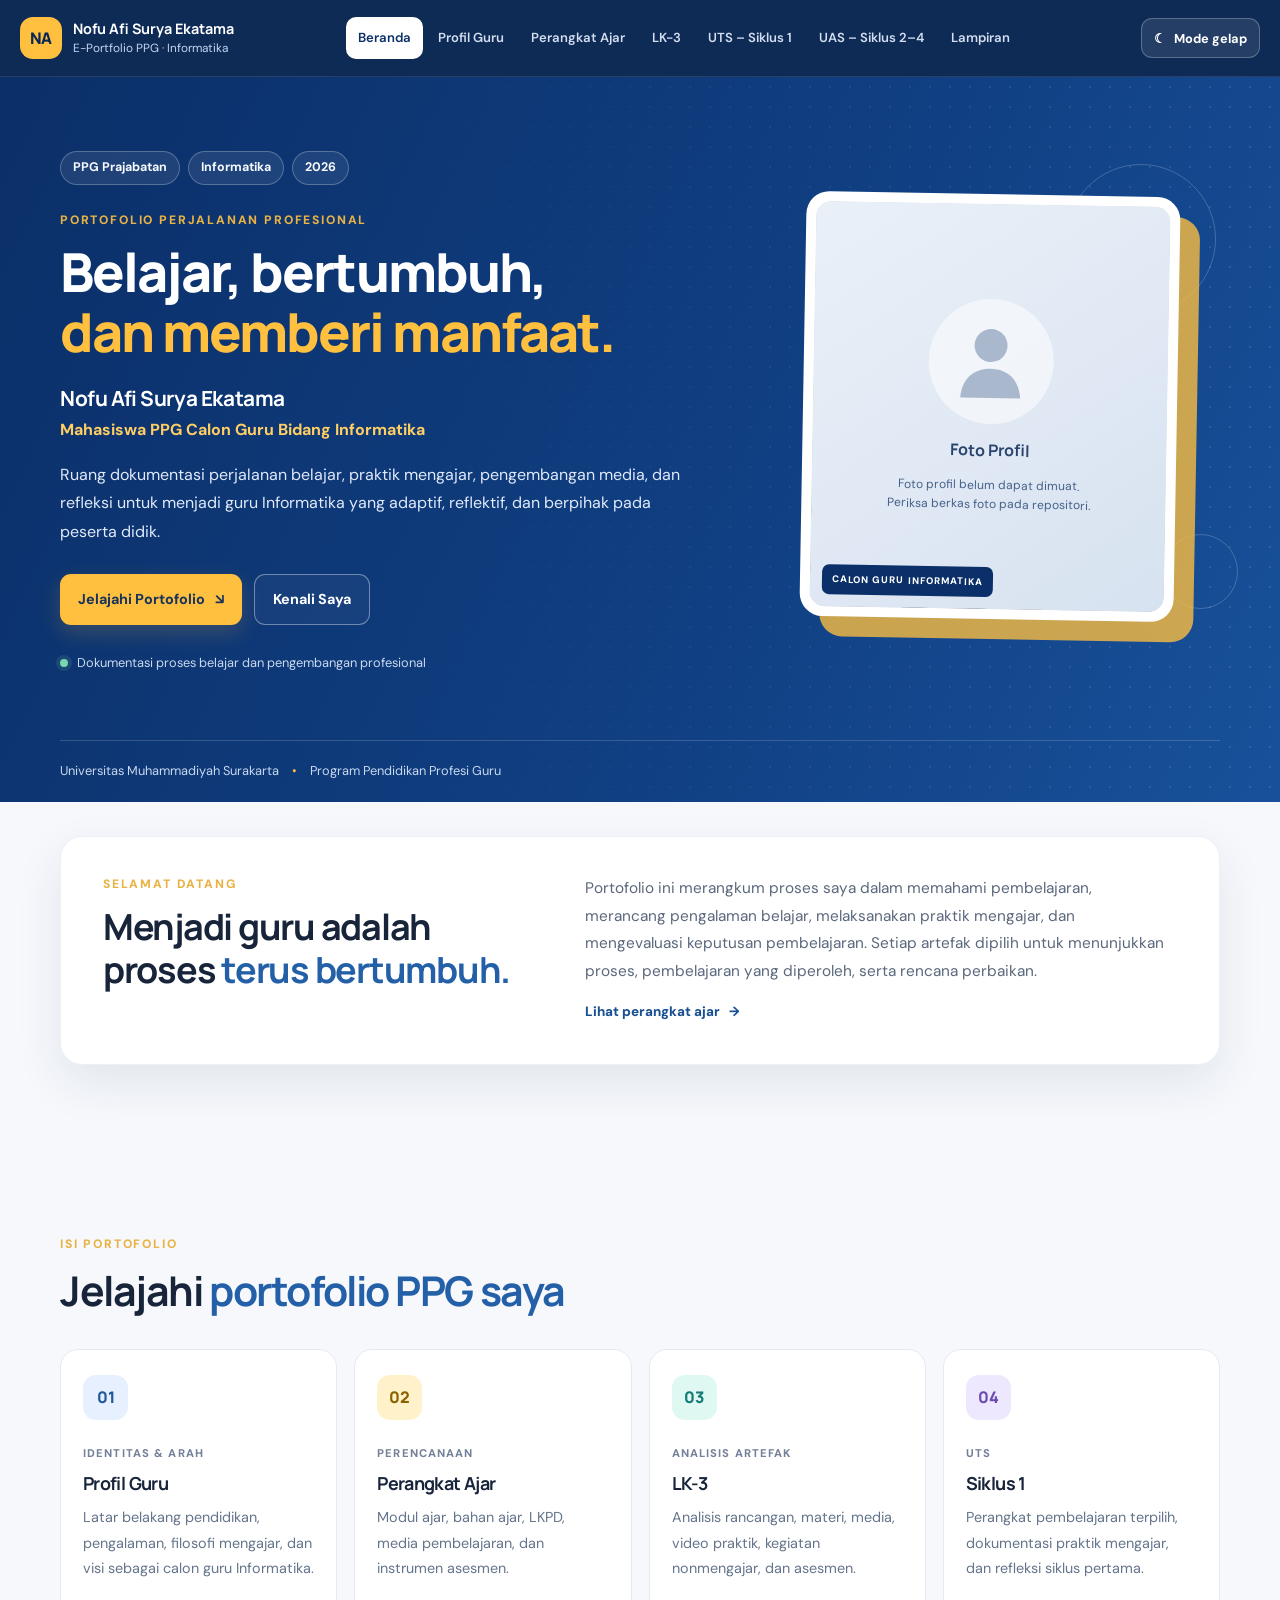
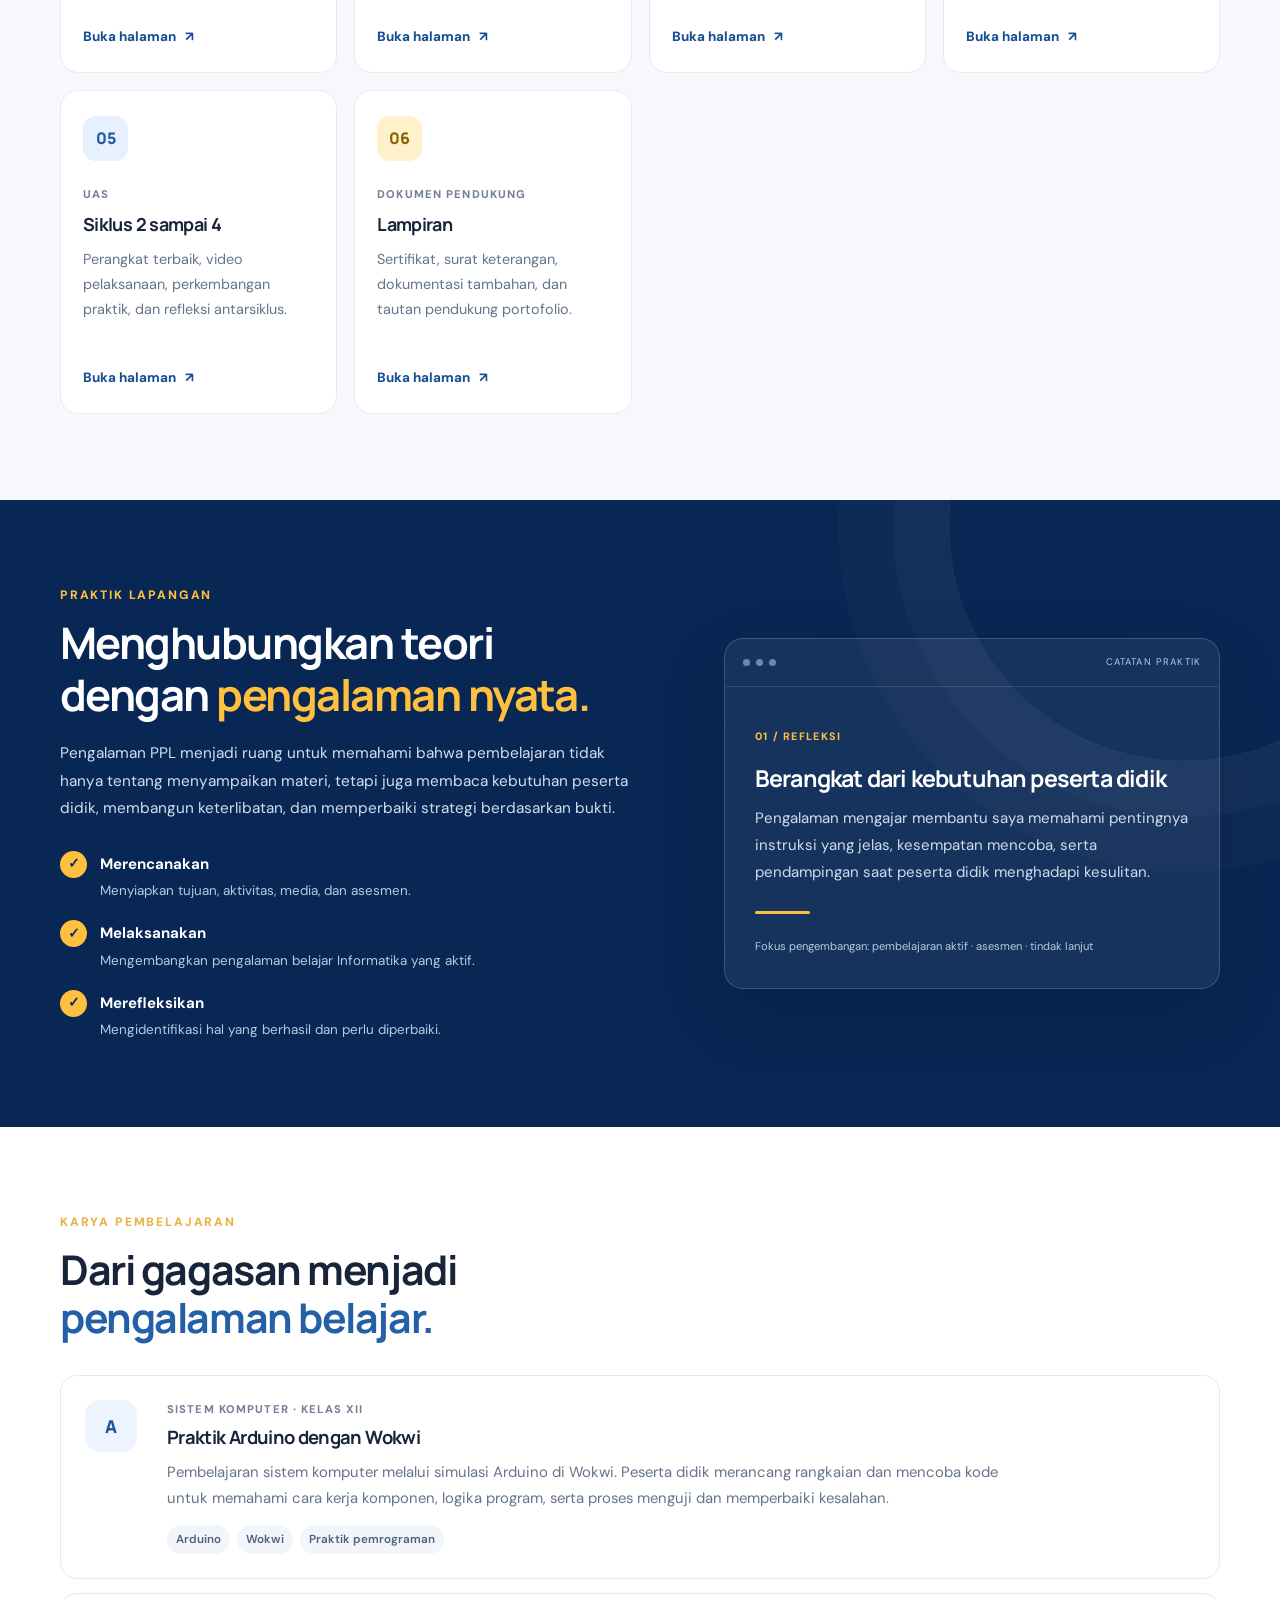
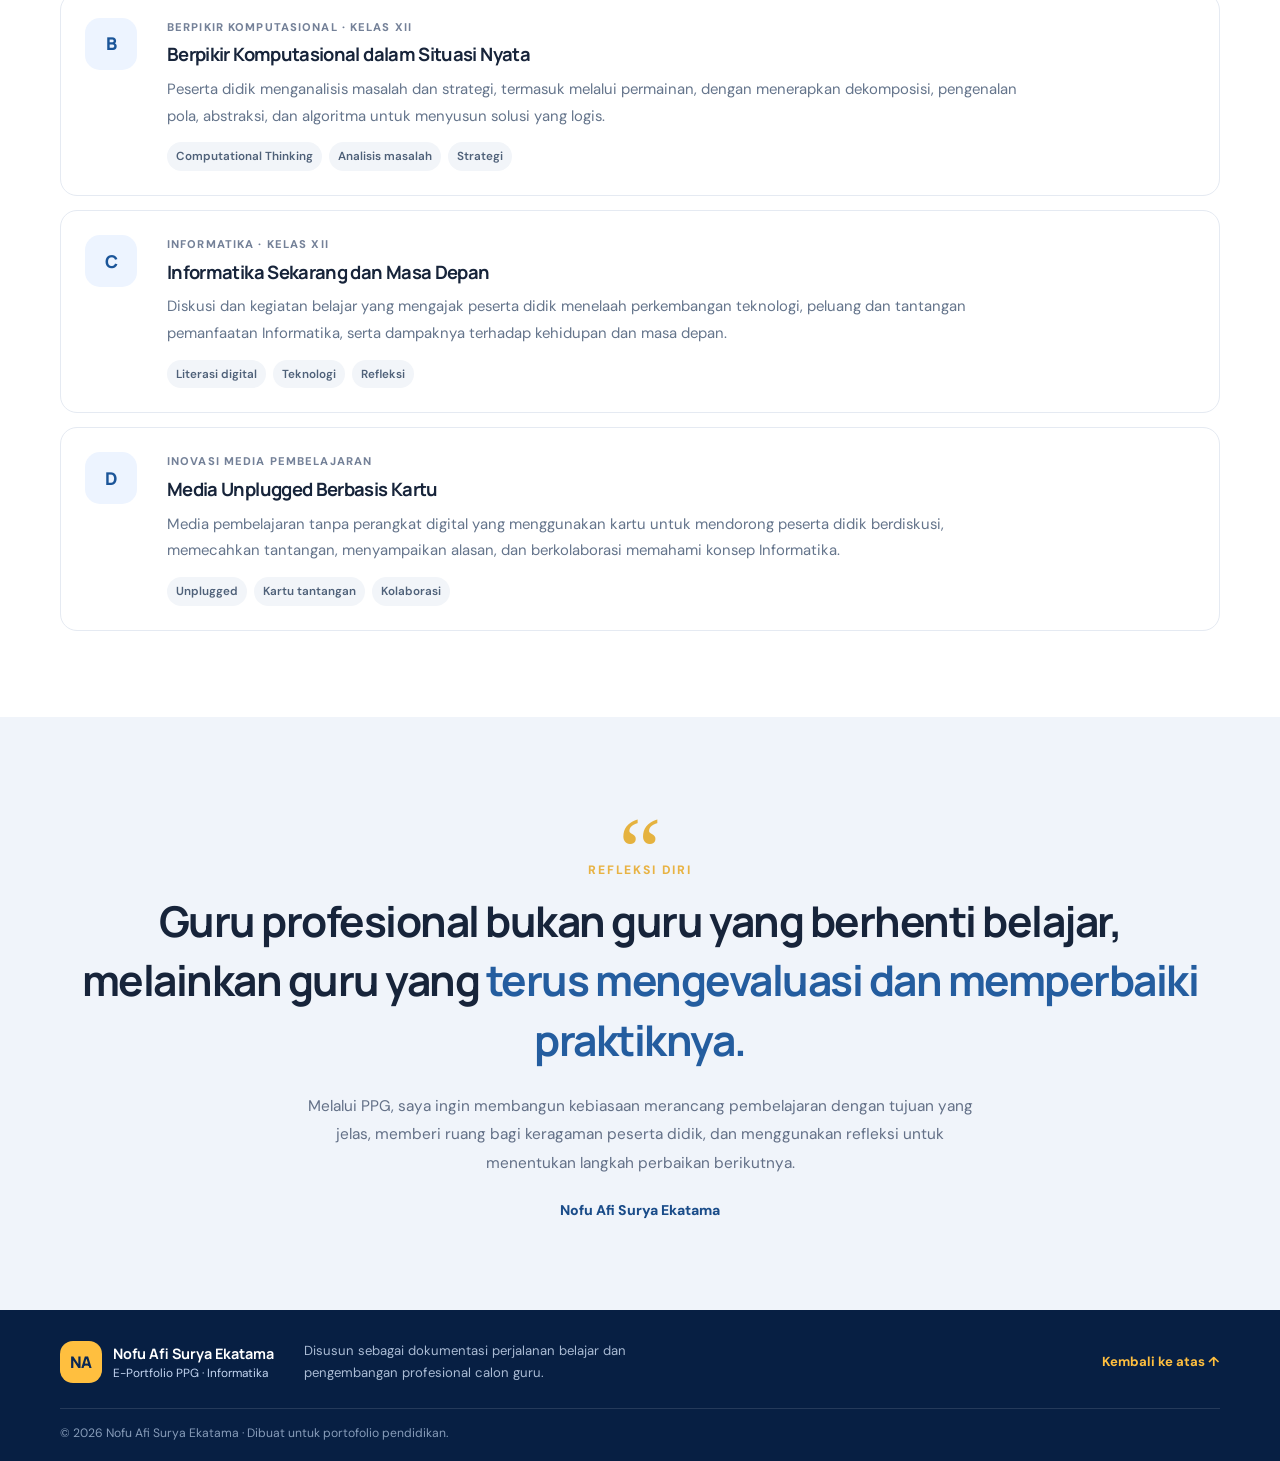
==== commit d9d1d8be: "Remove documentation placeholder note from homepage" ====
--- a/index.html
+++ b/index.html
@@ -211,7 +211,7 @@
             </div>
           </article>
         </div>
-        <p class="content-note">Dokumentasi foto dan artefak pembelajaran akan ditampilkan pada halaman ini atau halaman terkait sesuai bukti kegiatan yang tersedia.</p>
+        
       </div>
     </section>
 
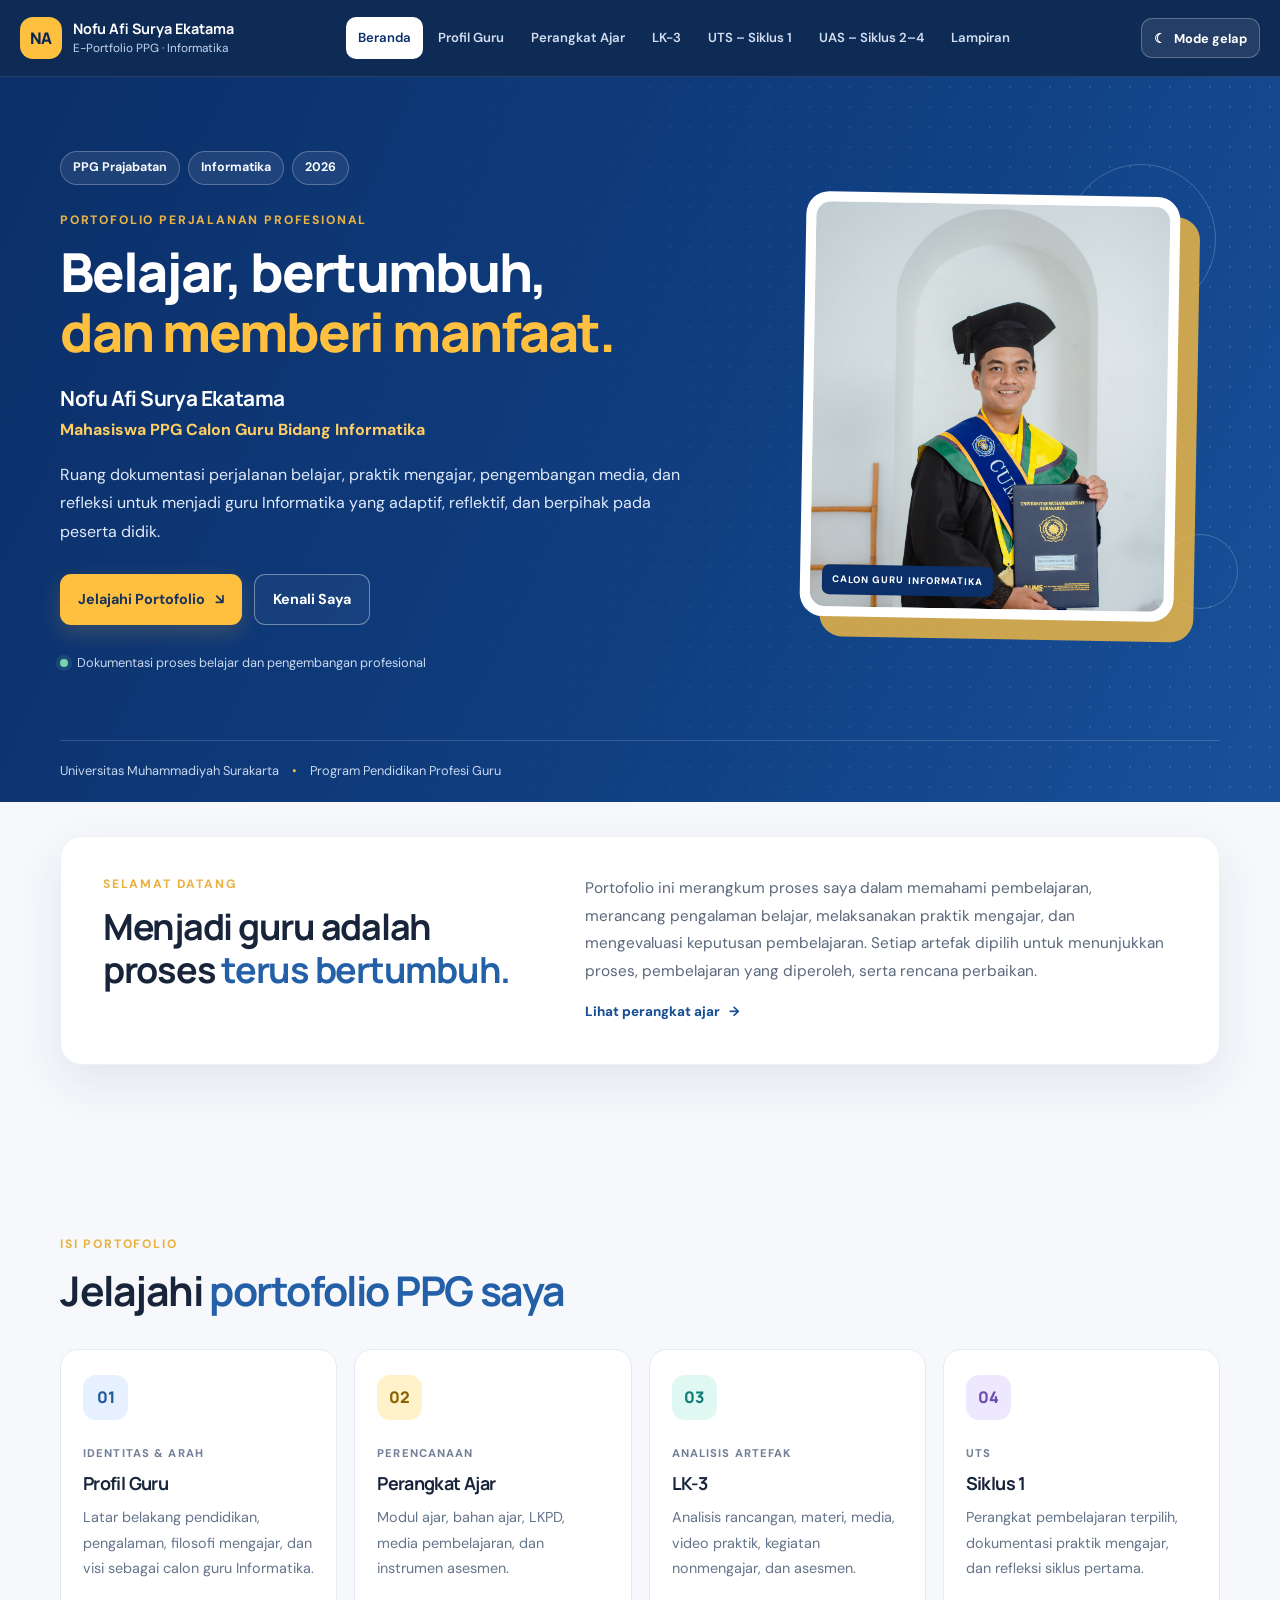
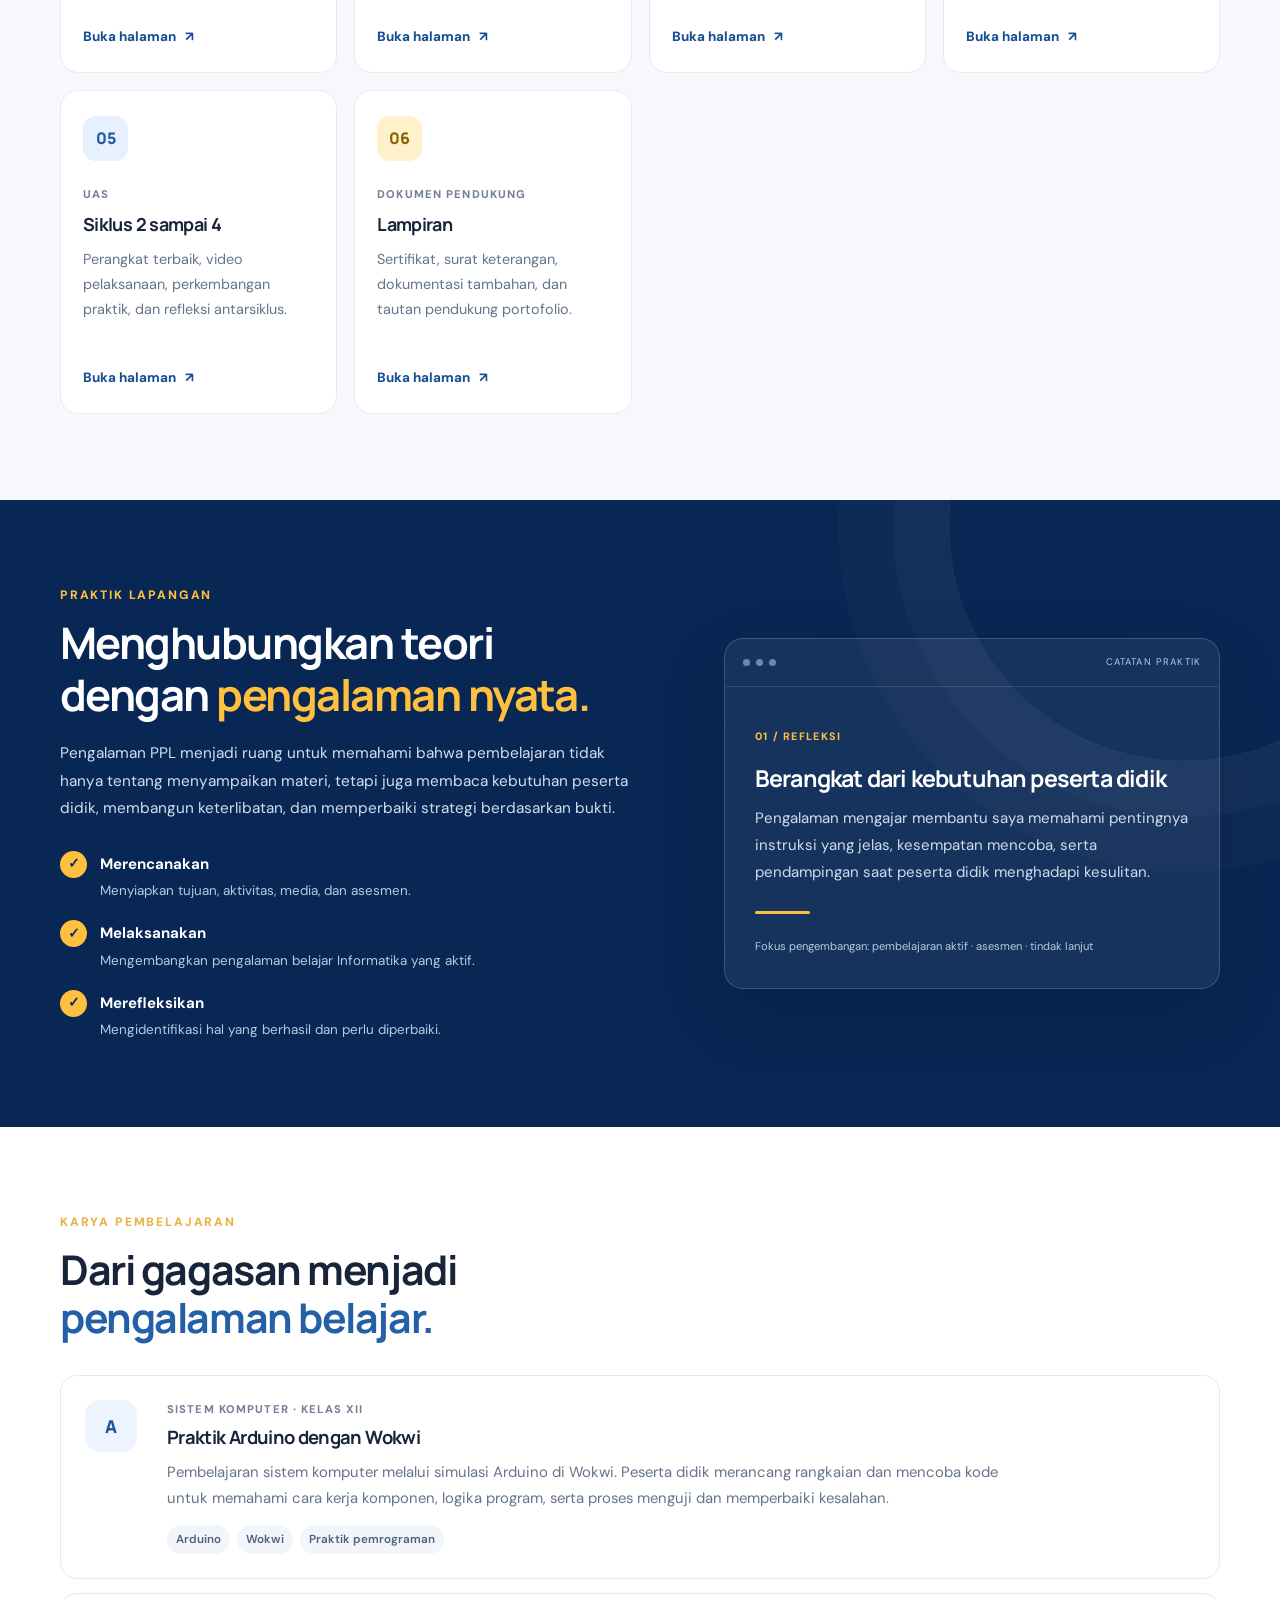
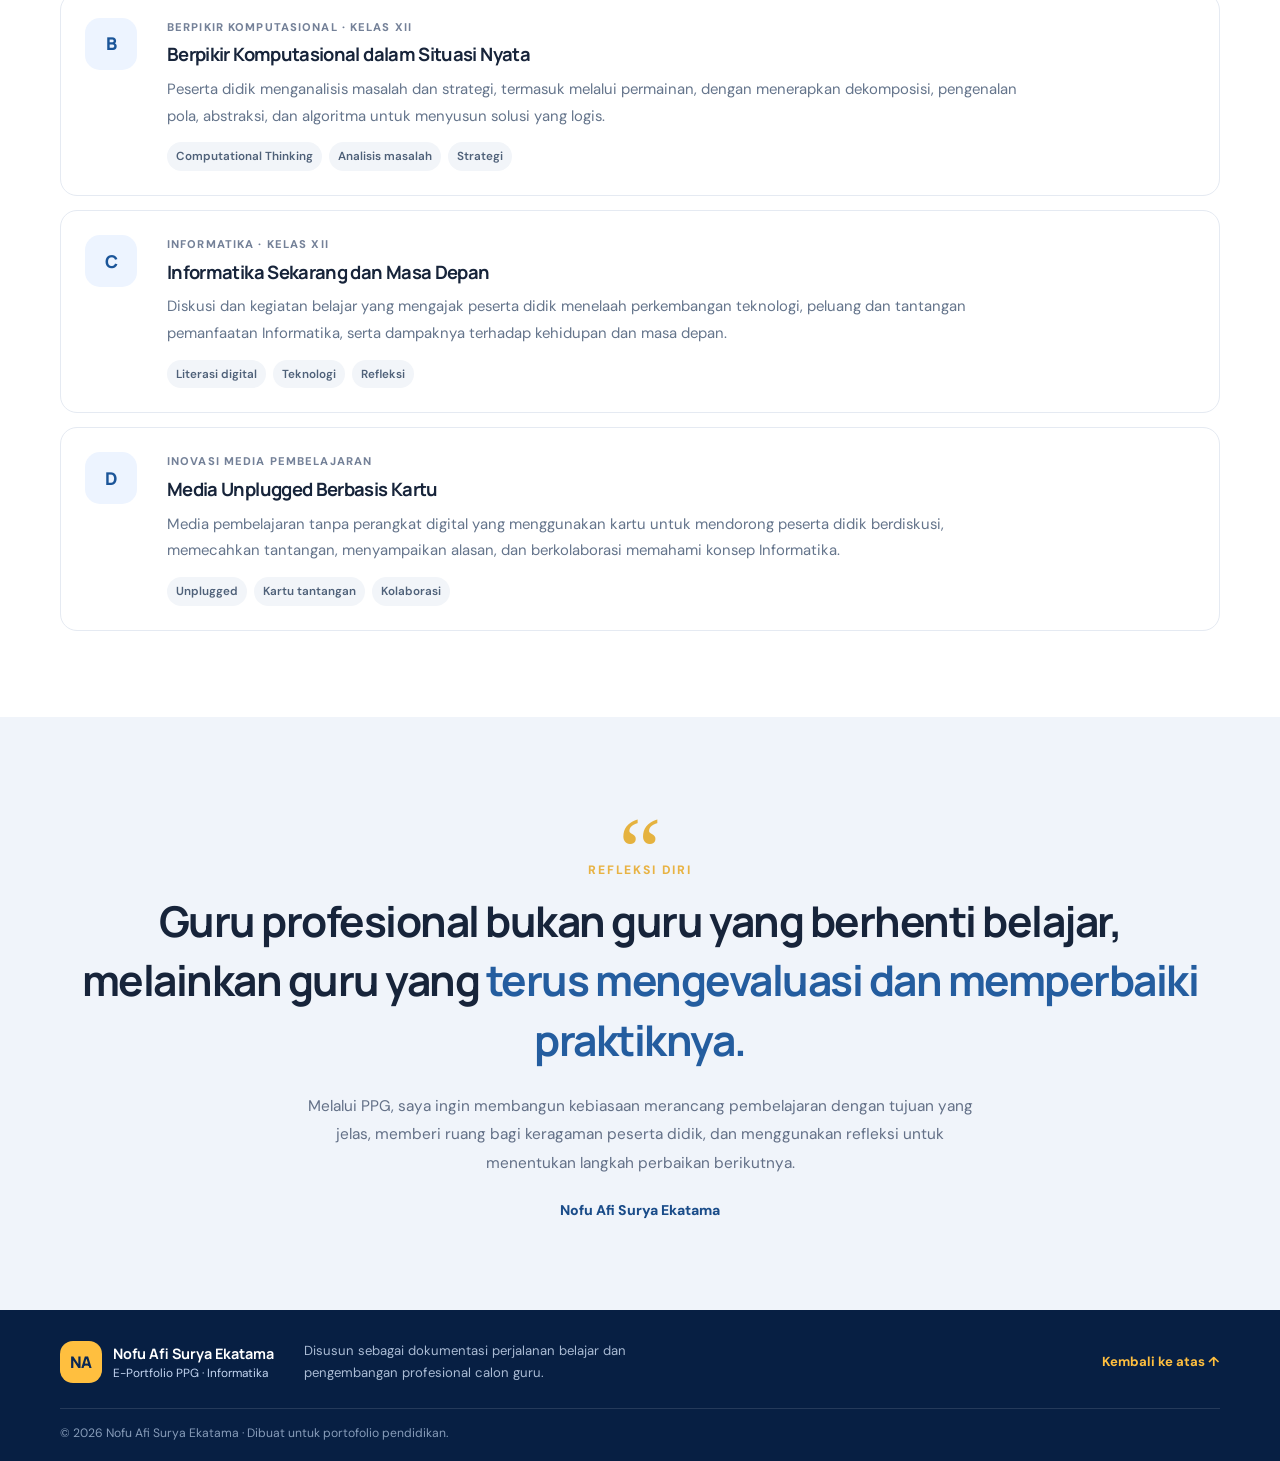
==== commit 9048b0ff: "Fix homepage profile photo fallback overlay" ====
--- a/index.html
+++ b/index.html
@@ -58,7 +58,7 @@
           <div class="photo-frame">
             <div class="photo-placeholder">
               <img class="profile-photo" src="assets/DSC_2949.JPG" alt="Foto profil Nofu Afi Surya Ekatama" onerror="this.hidden=true; this.nextElementSibling.hidden=false;">
-              <div class="photo-fallback">
+              <div class="photo-fallback" hidden>
                 <div class="avatar-symbol" aria-hidden="true">
                   <svg viewBox="0 0 120 120" role="img" aria-label="Ilustrasi sementara foto profil">
                     <circle cx="60" cy="38" r="22" fill="currentColor" opacity=".82"/>
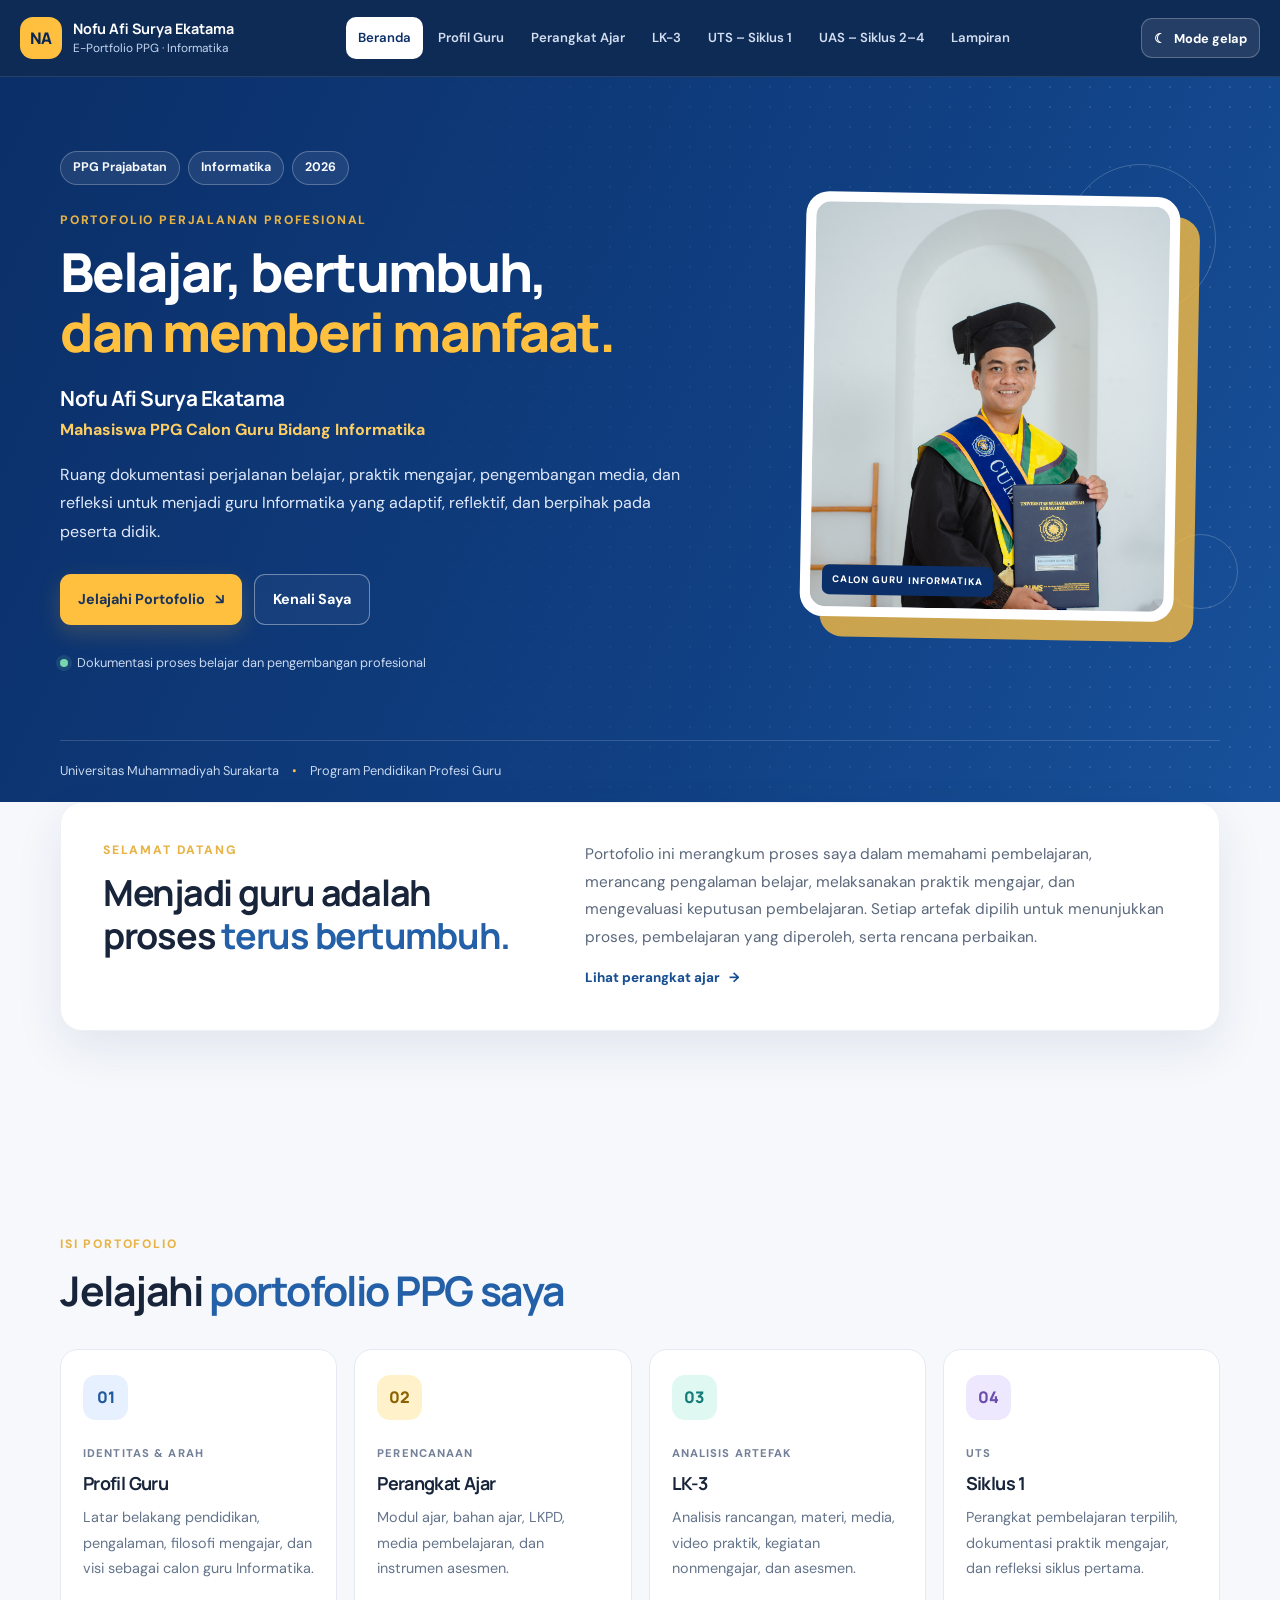
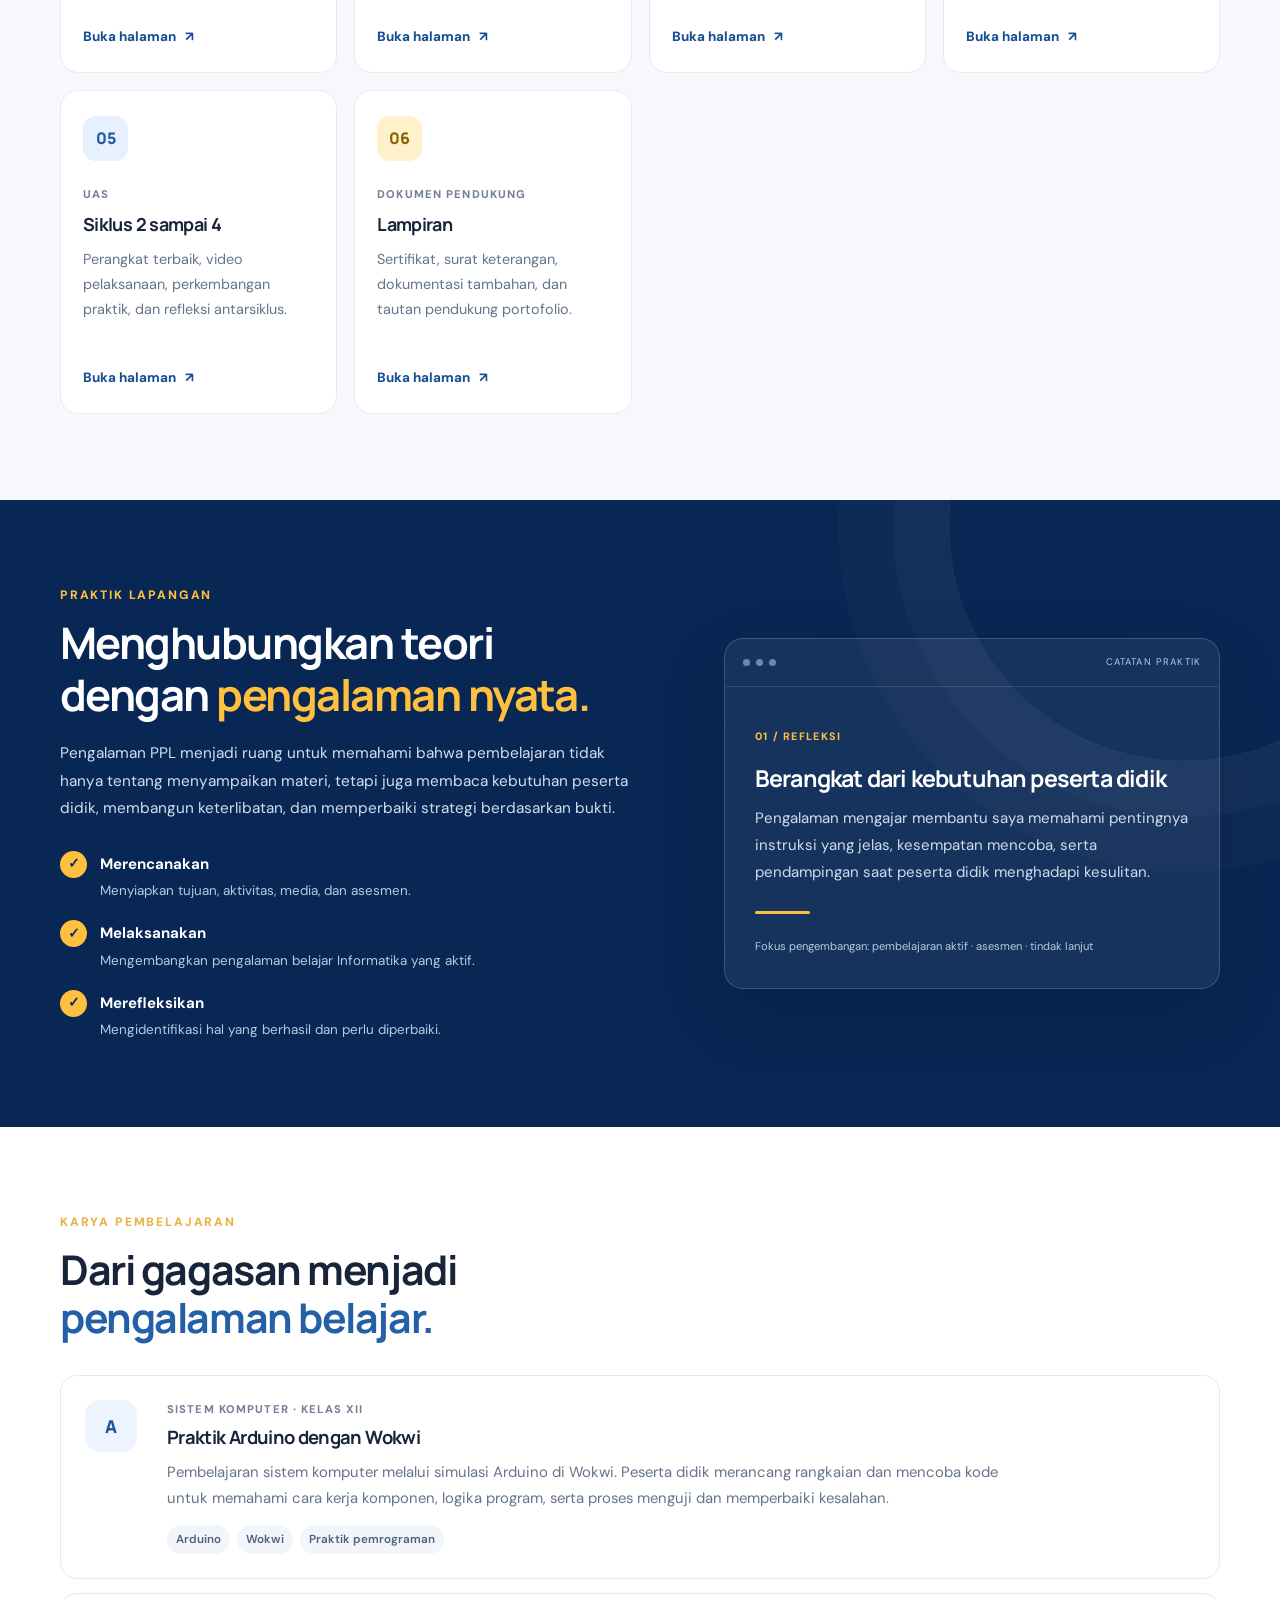
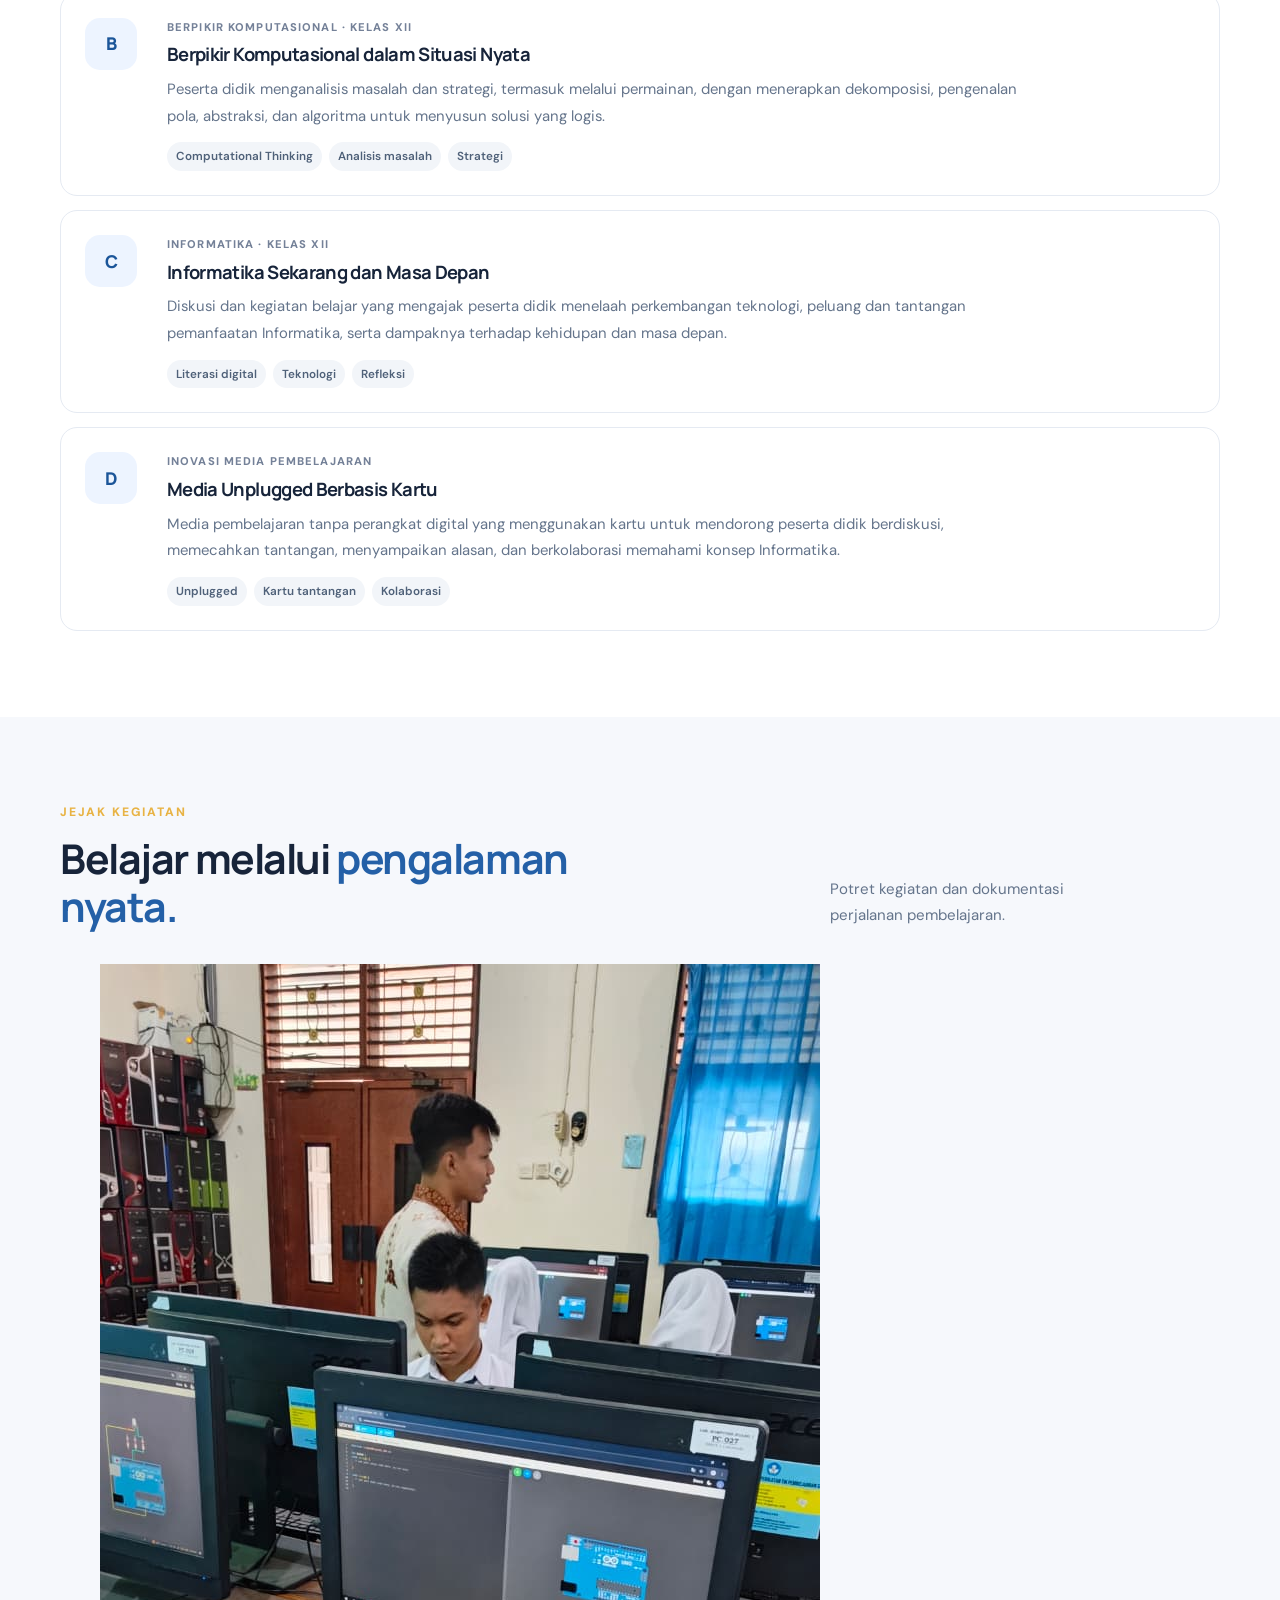
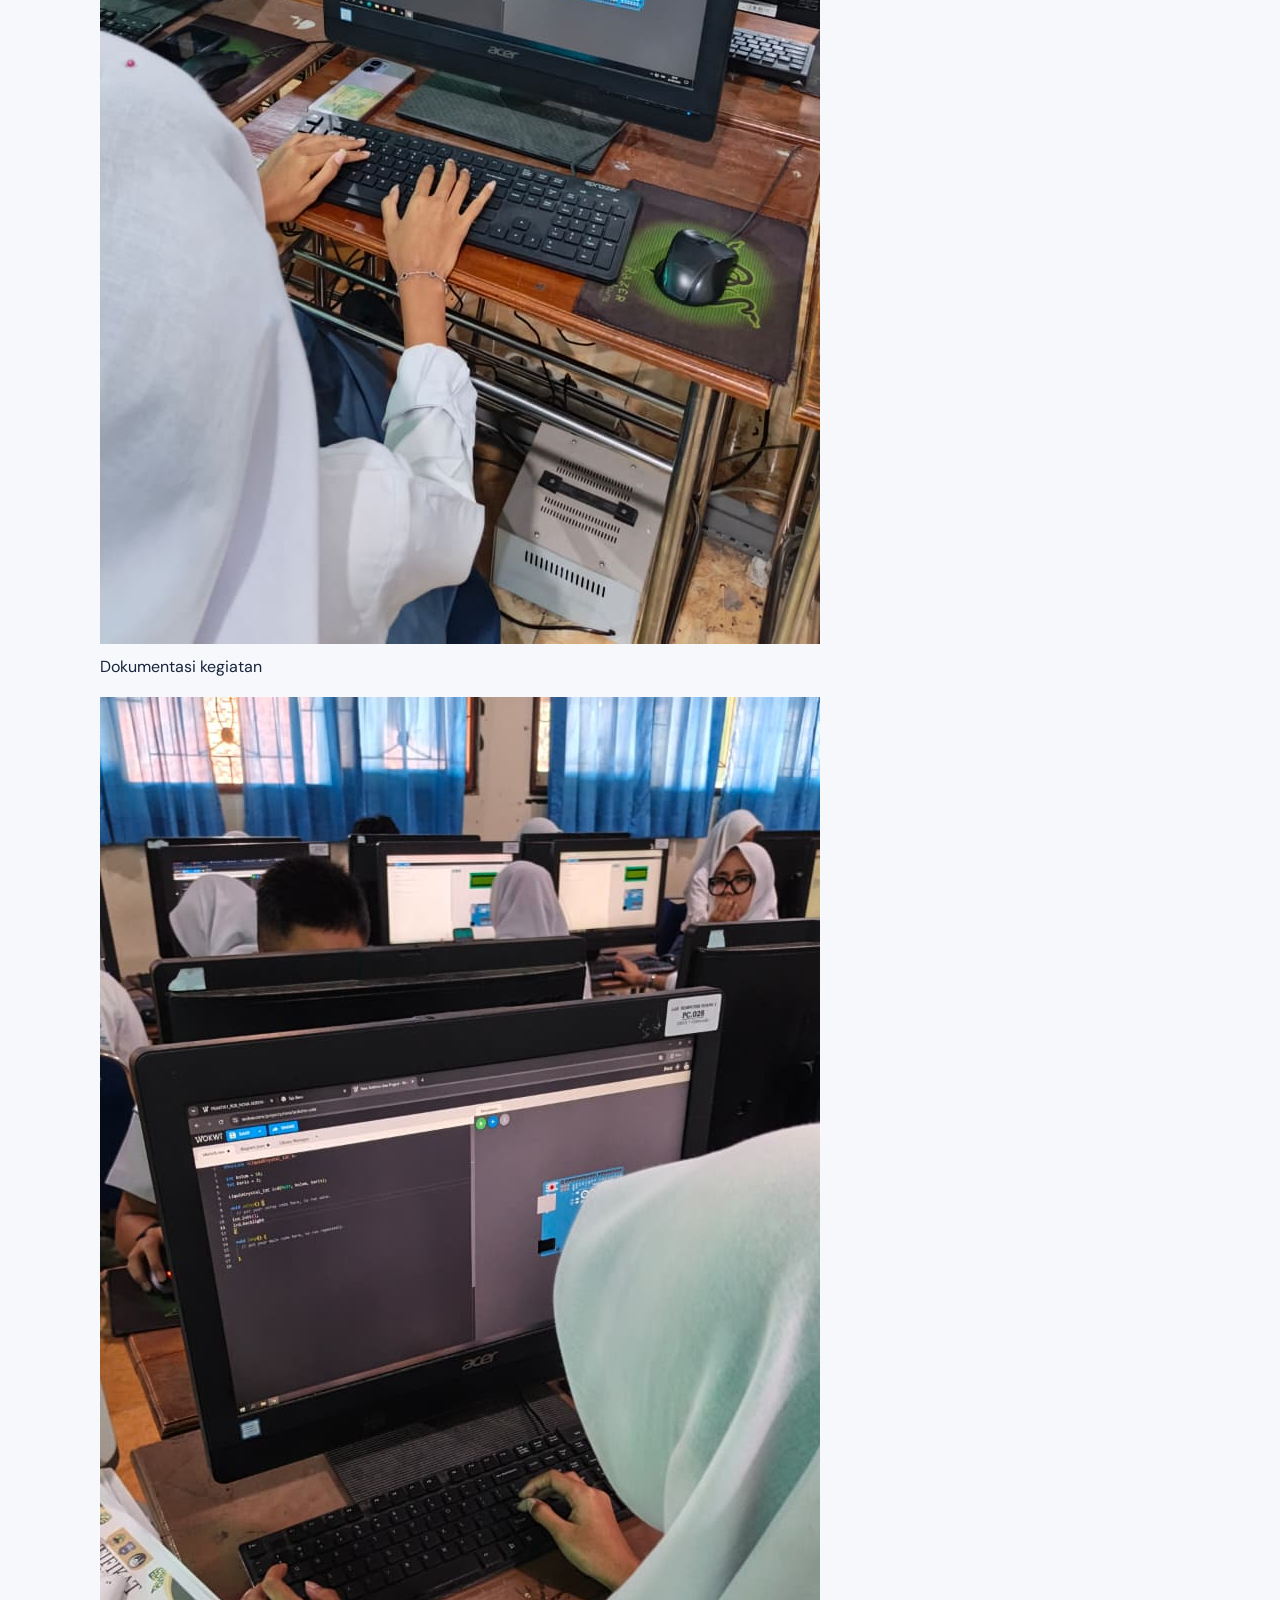
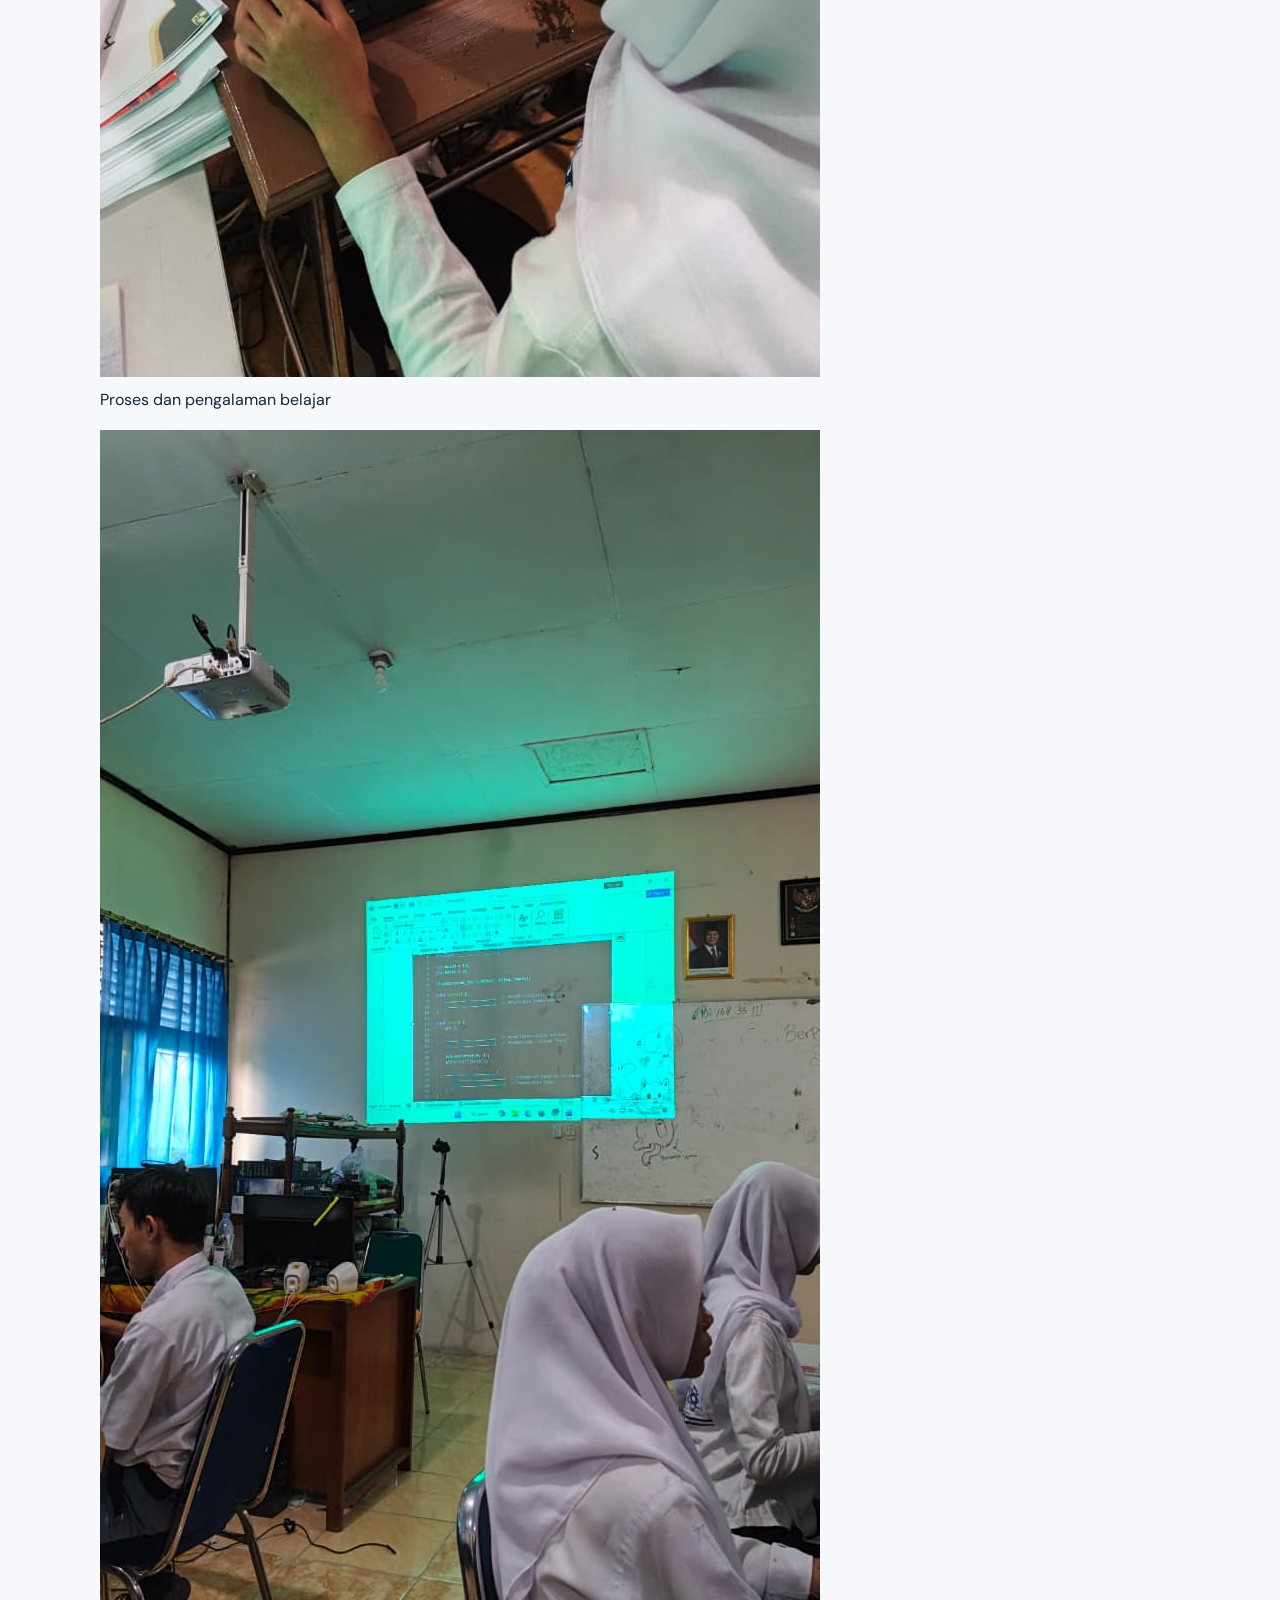
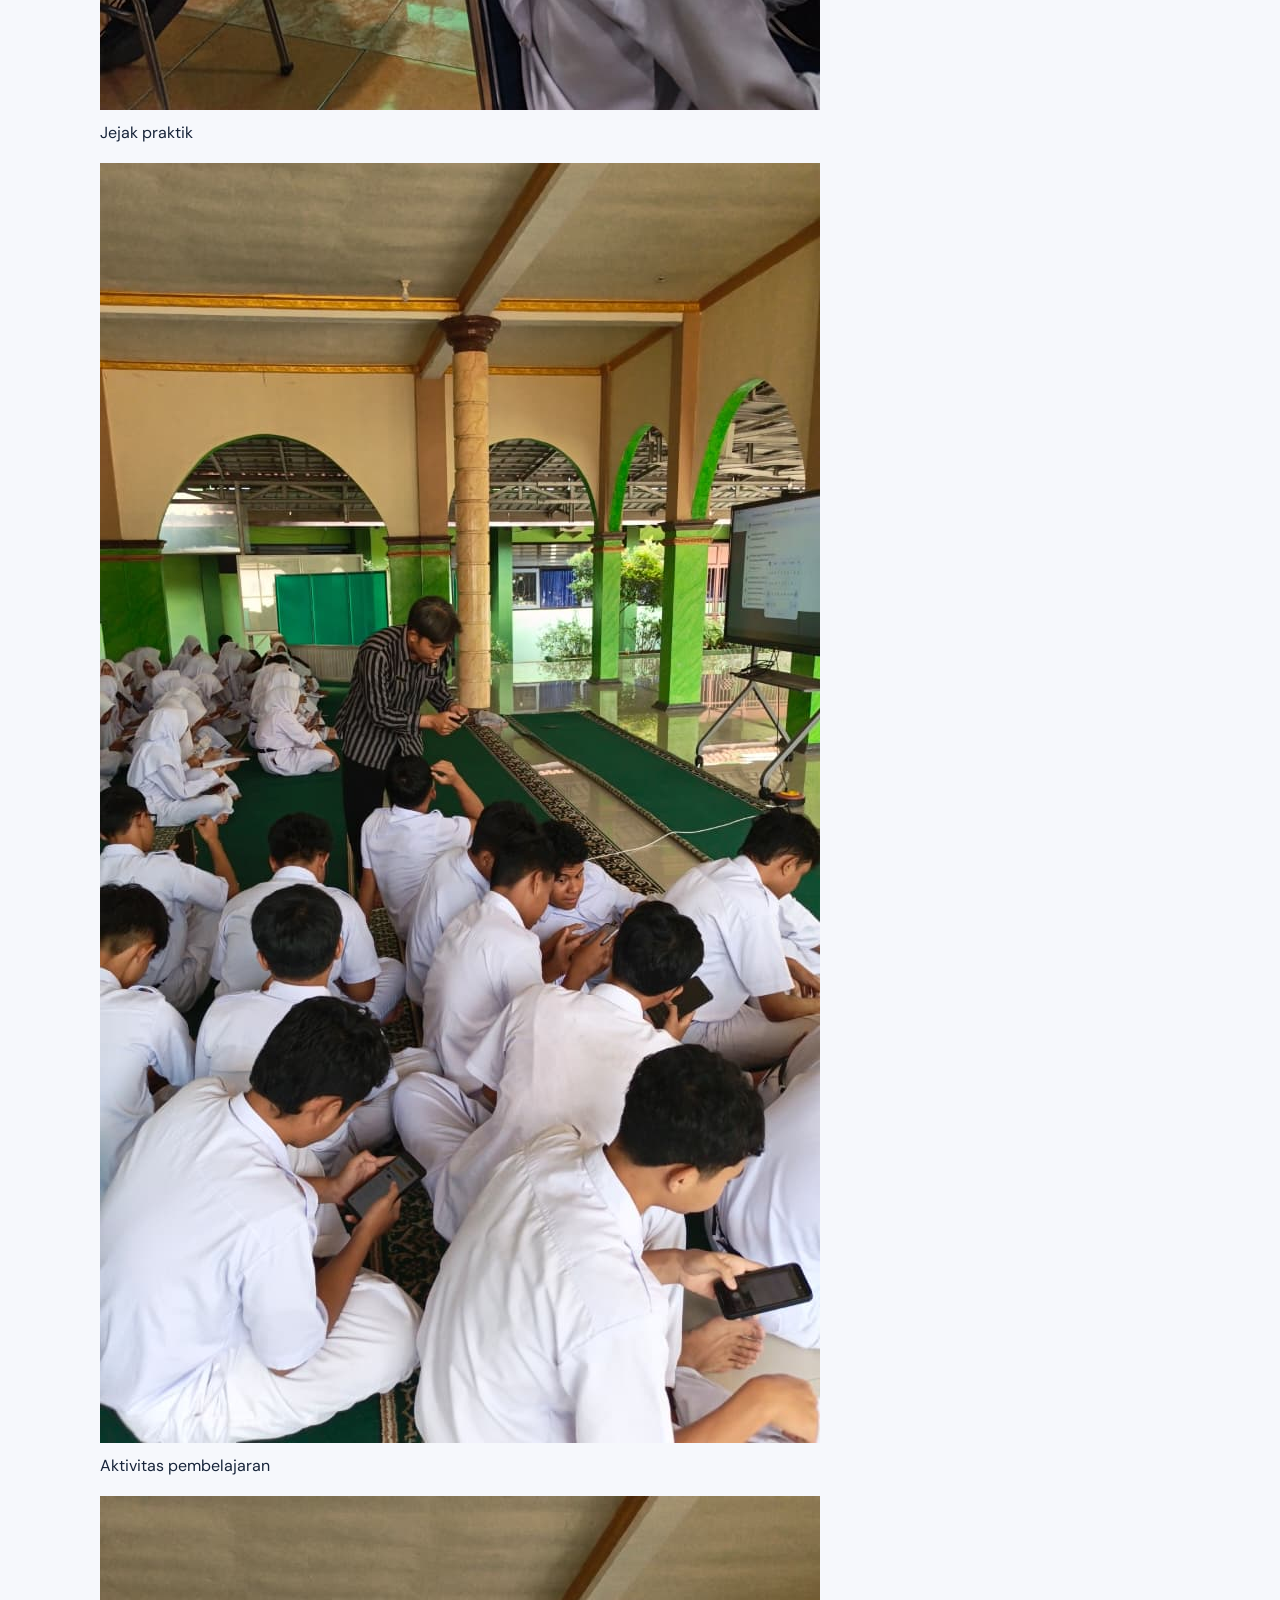
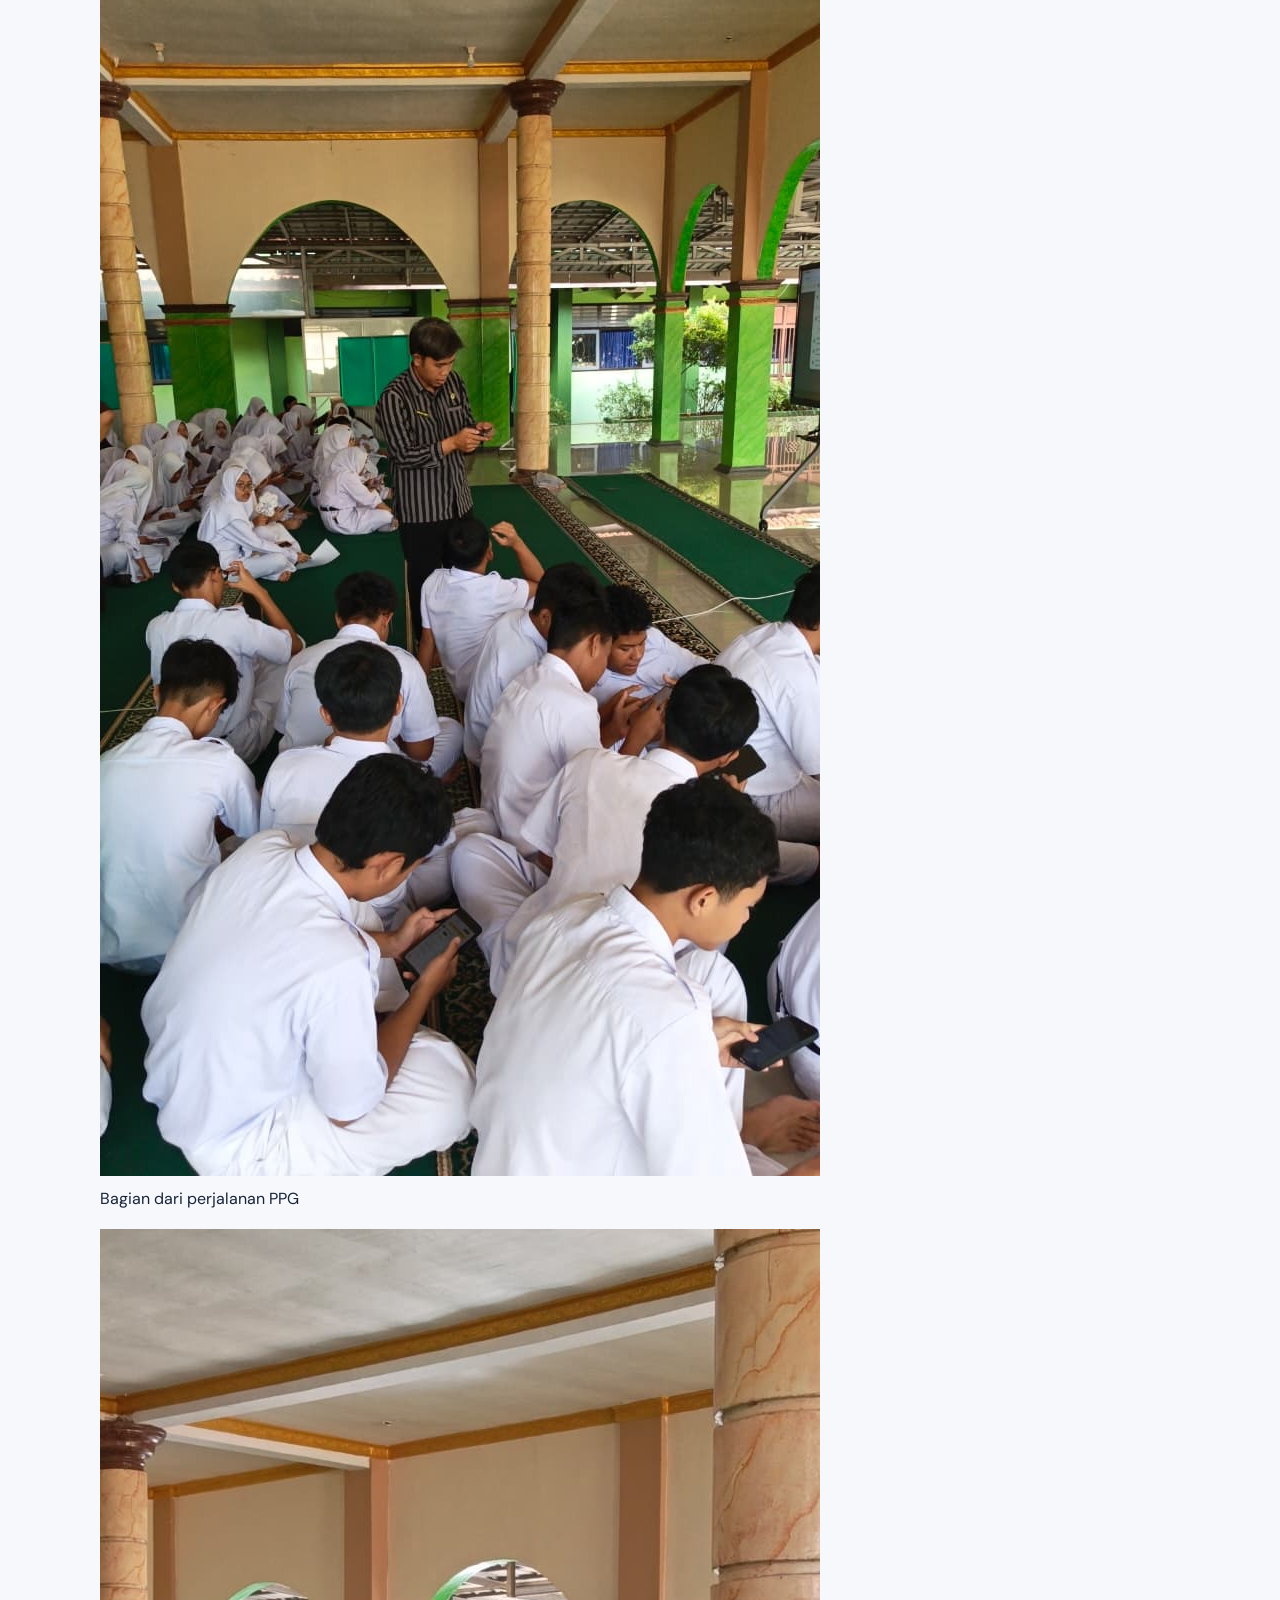
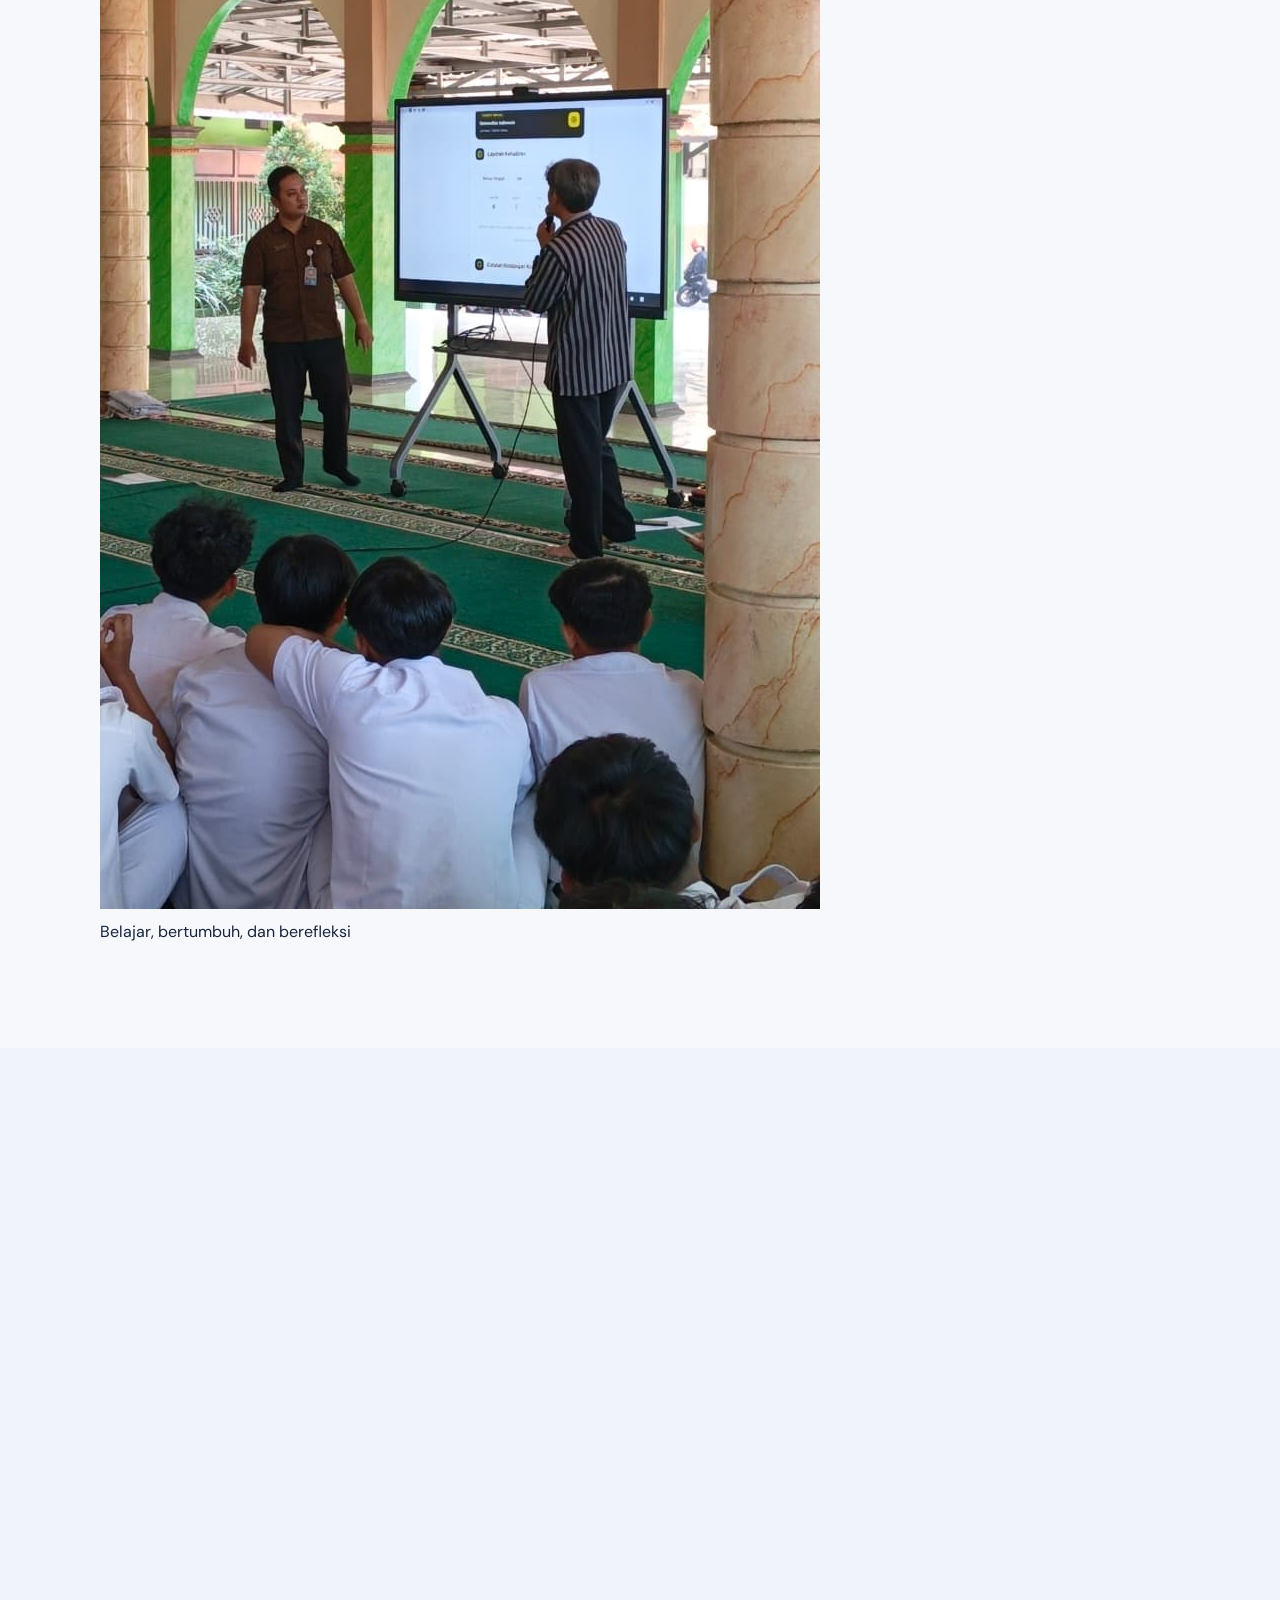
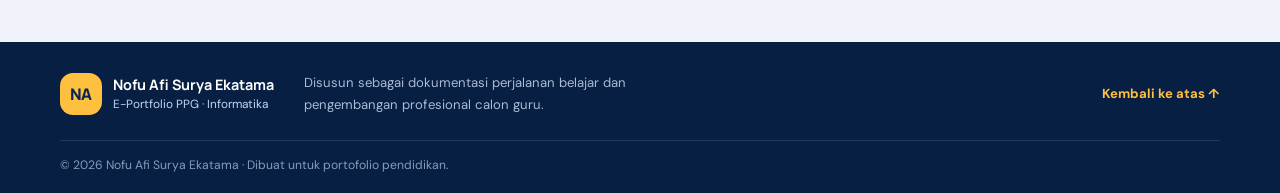
==== commit a632cbc0: "Add photo gallery to portfolio homepage" ====
--- a/index.html
+++ b/index.html
@@ -215,6 +215,44 @@
       </div>
     </section>
 
+    <section class="section photo-gallery-section" id="dokumentasi">
+      <div class="container">
+        <div class="section-heading">
+          <div>
+            <p class="section-label">JEJAK KEGIATAN</p>
+            <h2>Belajar melalui <span>pengalaman nyata.</span></h2>
+          </div>
+          <p class="section-description">Potret kegiatan dan dokumentasi perjalanan pembelajaran.</p>
+        </div>
+        <div class="photo-gallery">
+          <figure class="gallery-photo gallery-photo-tall">
+            <img src="assets/WhatsApp%20Image%202026-10-25%20at%2022.09.51.jpeg" alt="Dokumentasi kegiatan pembelajaran 1" loading="lazy">
+            <figcaption>Dokumentasi kegiatan</figcaption>
+          </figure>
+          <figure class="gallery-photo">
+            <img src="assets/WhatsApp%20Image%202026-10-25%20at%2022.09.52.jpeg" alt="Dokumentasi kegiatan pembelajaran 2" loading="lazy">
+            <figcaption>Proses dan pengalaman belajar</figcaption>
+          </figure>
+          <figure class="gallery-photo">
+            <img src="assets/WhatsApp%20Image%202026-10-25%20at%2022.09.54.jpeg" alt="Dokumentasi kegiatan pembelajaran 3" loading="lazy">
+            <figcaption>Jejak praktik</figcaption>
+          </figure>
+          <figure class="gallery-photo">
+            <img src="assets/WhatsApp%20Image%202026-10-25%20at%2022.09.55.jpeg" alt="Dokumentasi kegiatan pembelajaran 4" loading="lazy">
+            <figcaption>Aktivitas pembelajaran</figcaption>
+          </figure>
+          <figure class="gallery-photo gallery-photo-wide">
+            <img src="assets/WhatsApp%20Image%202026-10-25%20at%2022.09.56.jpeg" alt="Dokumentasi kegiatan pembelajaran 5" loading="lazy">
+            <figcaption>Bagian dari perjalanan PPG</figcaption>
+          </figure>
+          <figure class="gallery-photo">
+            <img src="assets/WhatsApp%20Image%202026-10-25%20at%2022.09.56%20(1).jpeg" alt="Dokumentasi kegiatan pembelajaran 6" loading="lazy">
+            <figcaption>Belajar, bertumbuh, dan berefleksi</figcaption>
+          </figure>
+        </div>
+      </div>
+    </section>
+
     <section class="section reflection-section" id="refleksi">
       <div class="container reflection-inner">
         <div class="reflection-quote" aria-hidden="true">“</div>
--- a/style.css
+++ b/style.css
@@ -559,3 +559,138 @@
   .portfolio-edit-link, .portfolio-upload-link { font-size: .8rem; }
   .copyright { font-size: .74rem; }
 }
+
+
+/* Penyegaran visual khusus halaman Profil Guru */
+.profile-page { background: var(--surface, #f7f9fc); }
+.profile-page .profile-hero {
+  position: relative;
+  overflow: hidden;
+  padding: clamp(58px, 8vw, 96px) 0 clamp(64px, 8vw, 92px);
+  background: radial-gradient(circle at 84% 20%, rgba(231,183,76,.25), transparent 25%),
+              radial-gradient(circle at 10% 100%, rgba(68,125,198,.3), transparent 34%),
+              linear-gradient(125deg, #08234e 0%, #0b2f68 52%, #174f8d 100%);
+}
+.profile-page .profile-hero::after {
+  content: "NA";
+  position: absolute;
+  right: max(3vw, calc((100vw - 1160px)/2));
+  bottom: -88px;
+  color: rgba(255,255,255,.055);
+  font: 900 clamp(10rem, 23vw, 19rem)/1 "Manrope", sans-serif;
+  letter-spacing: -.1em;
+  pointer-events: none;
+}
+.profile-page .profile-hero-inner { position: relative; z-index: 1; }
+.profile-page .profile-hero .section-label { color: #f4cd76; letter-spacing: .16em; }
+.profile-page .profile-hero h1 { max-width: 850px; font-size: clamp(2.5rem, 6vw, 4.6rem); letter-spacing: -.045em; line-height: 1.08; margin: 16px 0 22px; }
+.profile-page .profile-hero h1 span { color: #f2c969; }
+.profile-page .profile-hero-lead { max-width: 650px; font-size: 1.08rem; line-height: 1.85; color: #e4edfb; }
+.profile-page .profile-hero-tags { display: flex; flex-wrap: wrap; gap: 10px; margin-top: 24px; }
+.profile-page .profile-hero-tags span { border: 1px solid rgba(255,255,255,.24); background: rgba(255,255,255,.08); color: #fff; border-radius: 999px; padding: 8px 14px; font-size: .82rem; }
+.profile-page .detail-section { padding-top: clamp(34px, 5vw, 62px); }
+.profile-page .detail-list { gap: 22px; }
+.profile-page .detail-card {
+  position: relative;
+  overflow: hidden;
+  grid-template-columns: 58px minmax(0, 1fr);
+  gap: 22px;
+  padding: clamp(22px, 4vw, 38px);
+  border: 1px solid #e1e8f2;
+  border-radius: 22px;
+  background: linear-gradient(145deg, #fff 0%, #fbfcff 100%);
+  box-shadow: 0 12px 35px rgba(10,38,78,.055);
+  transition: transform .22s ease, box-shadow .22s ease, border-color .22s ease;
+}
+.profile-page .detail-card:hover { transform: translateY(-3px); box-shadow: 0 18px 42px rgba(10,38,78,.09); border-color: #d4b05a; }
+.profile-page .detail-index {
+  display: flex; align-items: center; justify-content: center;
+  width: 48px; height: 48px; border-radius: 15px;
+  background: linear-gradient(145deg, #0b2f68, #1c5595);
+  color: #f5ce71; font-weight: 800; font-size: .95rem;
+  box-shadow: 0 7px 16px rgba(11,47,104,.2);
+}
+.profile-page .detail-card h2 { color: #102f5b; font-size: clamp(1.22rem, 2vw, 1.5rem); letter-spacing: -.02em; margin: 3px 0 18px; }
+.profile-page .detail-card h3 { color: #174477; font-size: 1rem; }
+.profile-page .detail-card p { color: #52627a; }
+.profile-page .detail-card strong { color: #193a67; }
+.profile-page .detail-card ul { color: #52627a !important; }
+.profile-page .detail-card li { padding-left: 3px; margin: 4px 0; }
+.profile-page .detail-card li::marker { color: #c99b32; }
+.profile-page .detail-card img { box-shadow: 0 12px 28px rgba(12,38,75,.15); border: 4px solid #fff !important; }
+.profile-page .content-note { border: 1px solid #ead9a8; border-left: 4px solid #d6ad49; border-radius: 14px; background: #fffaf0; color: #66542c; padding: 18px 20px; }
+.profile-page .page-navigation { padding-top: 8px; }
+.profile-page .page-navigation .button { border-radius: 12px; }
+html[data-theme="dark"] .profile-page { background: #0b1422; }
+html[data-theme="dark"] .profile-page .detail-card {
+  background: linear-gradient(145deg, #172438 0%, #111d2f 100%);
+  border-color: #2a3c55; box-shadow: 0 14px 36px rgba(0,0,0,.18);
+}
+html[data-theme="dark"] .profile-page .detail-card:hover { border-color: #a98535; }
+html[data-theme="dark"] .profile-page .detail-card h2 { color: #f1d58c; }
+html[data-theme="dark"] .profile-page .detail-card h3,
+html[data-theme="dark"] .profile-page .detail-card strong { color: #f2d995; }
+html[data-theme="dark"] .profile-page .detail-card p,
+html[data-theme="dark"] .profile-page .detail-card ul { color: #c3d0e2 !important; }
+html[data-theme="dark"] .profile-page .detail-card img { border-color: #25354b !important; }
+html[data-theme="dark"] .profile-page .content-note { background: #292416; border-color: #594a25; color: #ead9a6; }
+@media (max-width: 700px) {
+  .profile-page .detail-card { grid-template-columns: 1fr; gap: 14px; padding: 22px; border-radius: 18px; }
+  .profile-page .detail-index { width: 42px; height: 42px; border-radius: 13px; }
+  .profile-page .profile-hero { padding: 54px 0 62px; }
+  .profile-page .profile-hero-lead { font-size: 1rem; }
+}
+@media (prefers-reduced-motion: reduce) {
+  .profile-page .detail-card { transition: none; }
+  .profile-page .detail-card:hover { transform: none; }
+}
+
+
+/* Animasi halus dan profesional untuk seluruh halaman portofolio */
+@keyframes fadeUpSoft {
+  from { opacity: 0; transform: translateY(16px); }
+  to { opacity: 1; transform: translateY(0); }
+}
+@keyframes fadeInSoft {
+  from { opacity: 0; }
+  to { opacity: 1; }
+}
+@keyframes gentleFloat {
+  0%, 100% { transform: translateY(0); }
+  50% { transform: translateY(-5px); }
+}
+.hero-copy > * {
+  animation: fadeUpSoft .65s ease both;
+}
+.hero-copy > *:nth-child(2) { animation-delay: .08s; }
+.hero-copy > *:nth-child(3) { animation-delay: .14s; }
+.hero-copy > *:nth-child(4) { animation-delay: .2s; }
+.hero-copy > *:nth-child(5) { animation-delay: .26s; }
+.hero-visual { animation: fadeInSoft .8s ease .12s both; }
+.photo-frame { transition: transform .35s ease, box-shadow .35s ease; }
+.photo-frame:hover { transform: rotate(0deg) translateY(-3px); box-shadow: 16px 23px 0 rgba(255,191,63,.72); }
+.decor-one { animation: gentleFloat 7s ease-in-out infinite; }
+.reveal-on-scroll {
+  opacity: 0;
+  transform: translateY(16px);
+  transition: opacity .6s ease, transform .6s ease;
+  transition-delay: var(--reveal-delay, 0ms);
+}
+.reveal-on-scroll.is-visible { opacity: 1; transform: translateY(0); }
+.detail-hero .container { animation: fadeUpSoft .65s ease both; }
+.profile-page .profile-hero-inner { animation: fadeUpSoft .7s ease both; }
+.profile-page .profile-hero::after { animation: fadeInSoft 1.1s ease both; }
+.profile-page .detail-card { transition: transform .24s ease, box-shadow .24s ease, border-color .24s ease; }
+.profile-page .detail-card:hover { transform: translateY(-3px); }
+.button, .text-link, .card-link, .page-navigation .button { transition: transform .2s ease, box-shadow .2s ease, background-color .2s ease; }
+.button:hover, .text-link:hover, .card-link:hover { transform: translateY(-2px); }
+:focus-visible { outline: 3px solid #e5b23f; outline-offset: 3px; }
+@media (prefers-reduced-motion: reduce) {
+  *, *::before, *::after {
+    animation-duration: .01ms !important;
+    animation-iteration-count: 1 !important;
+    transition-duration: .01ms !important;
+    scroll-behavior: auto !important;
+  }
+  .reveal-on-scroll { opacity: 1; transform: none; }
+}
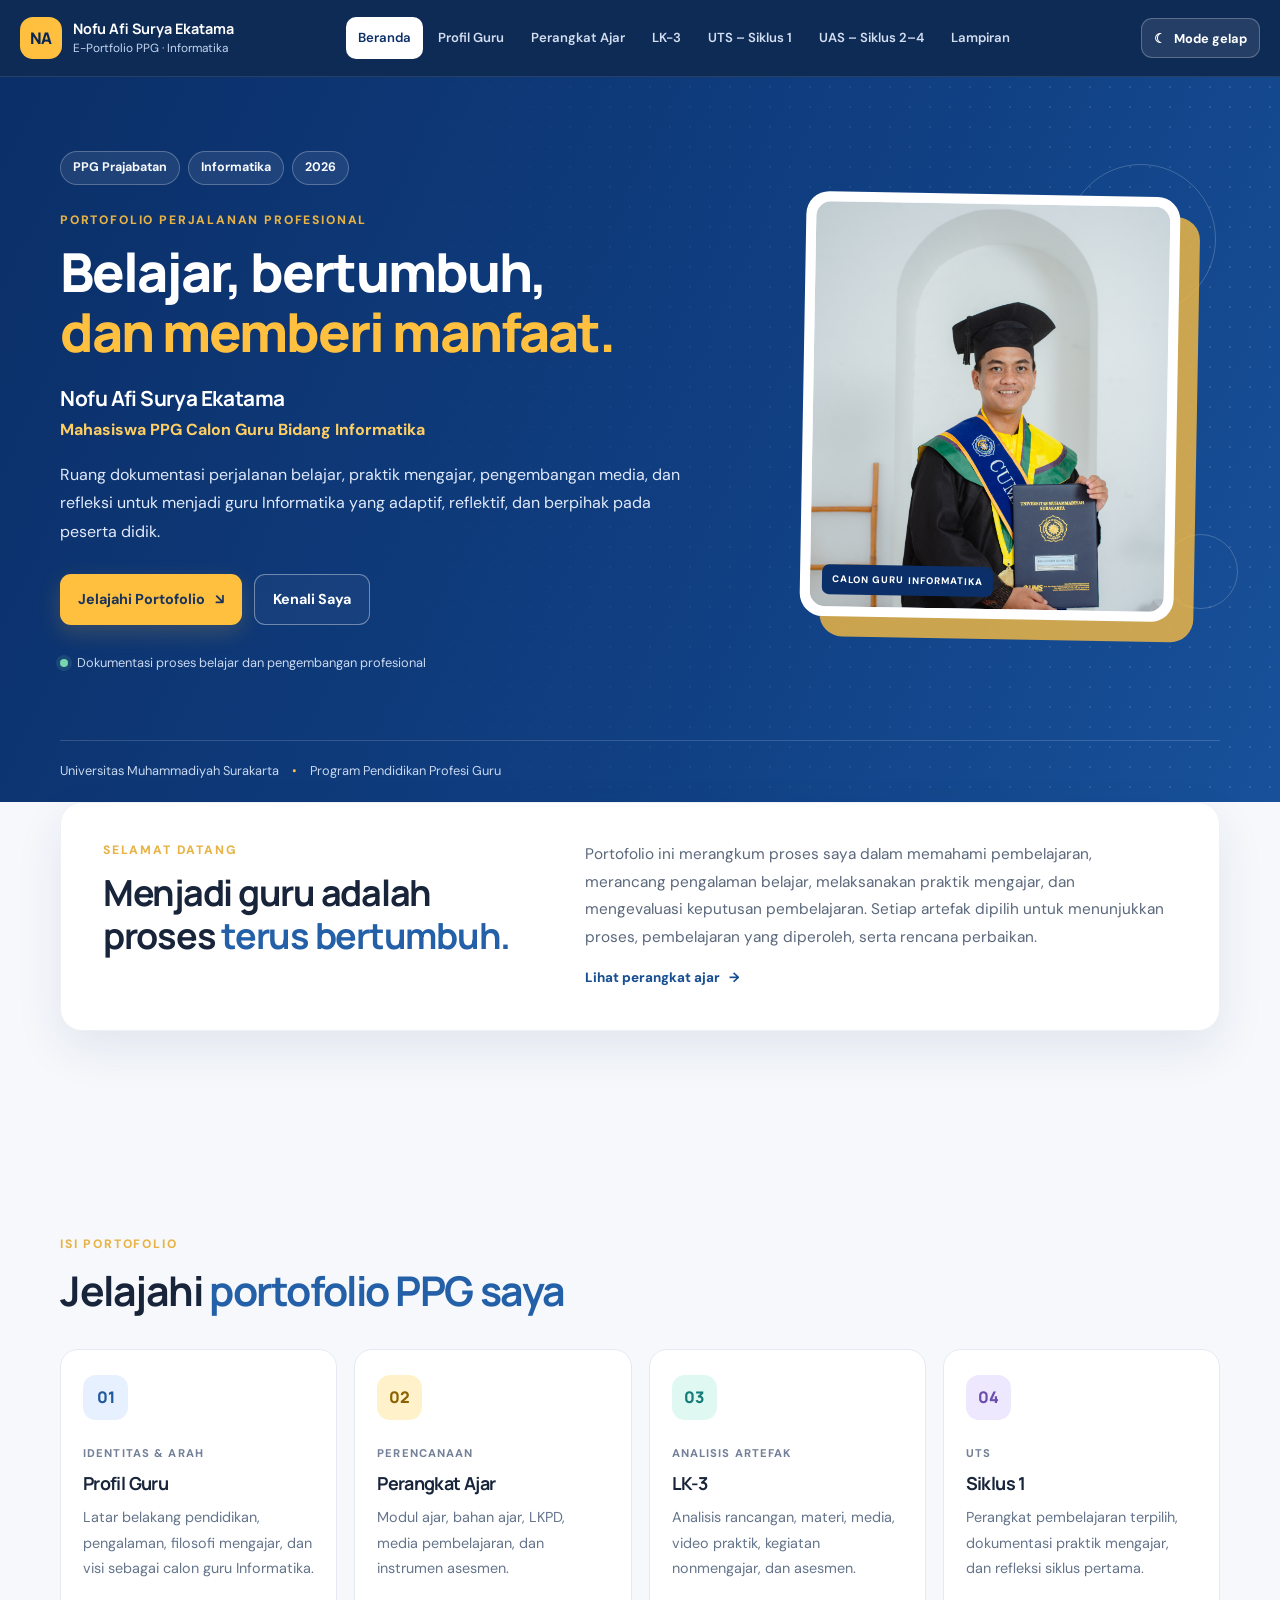
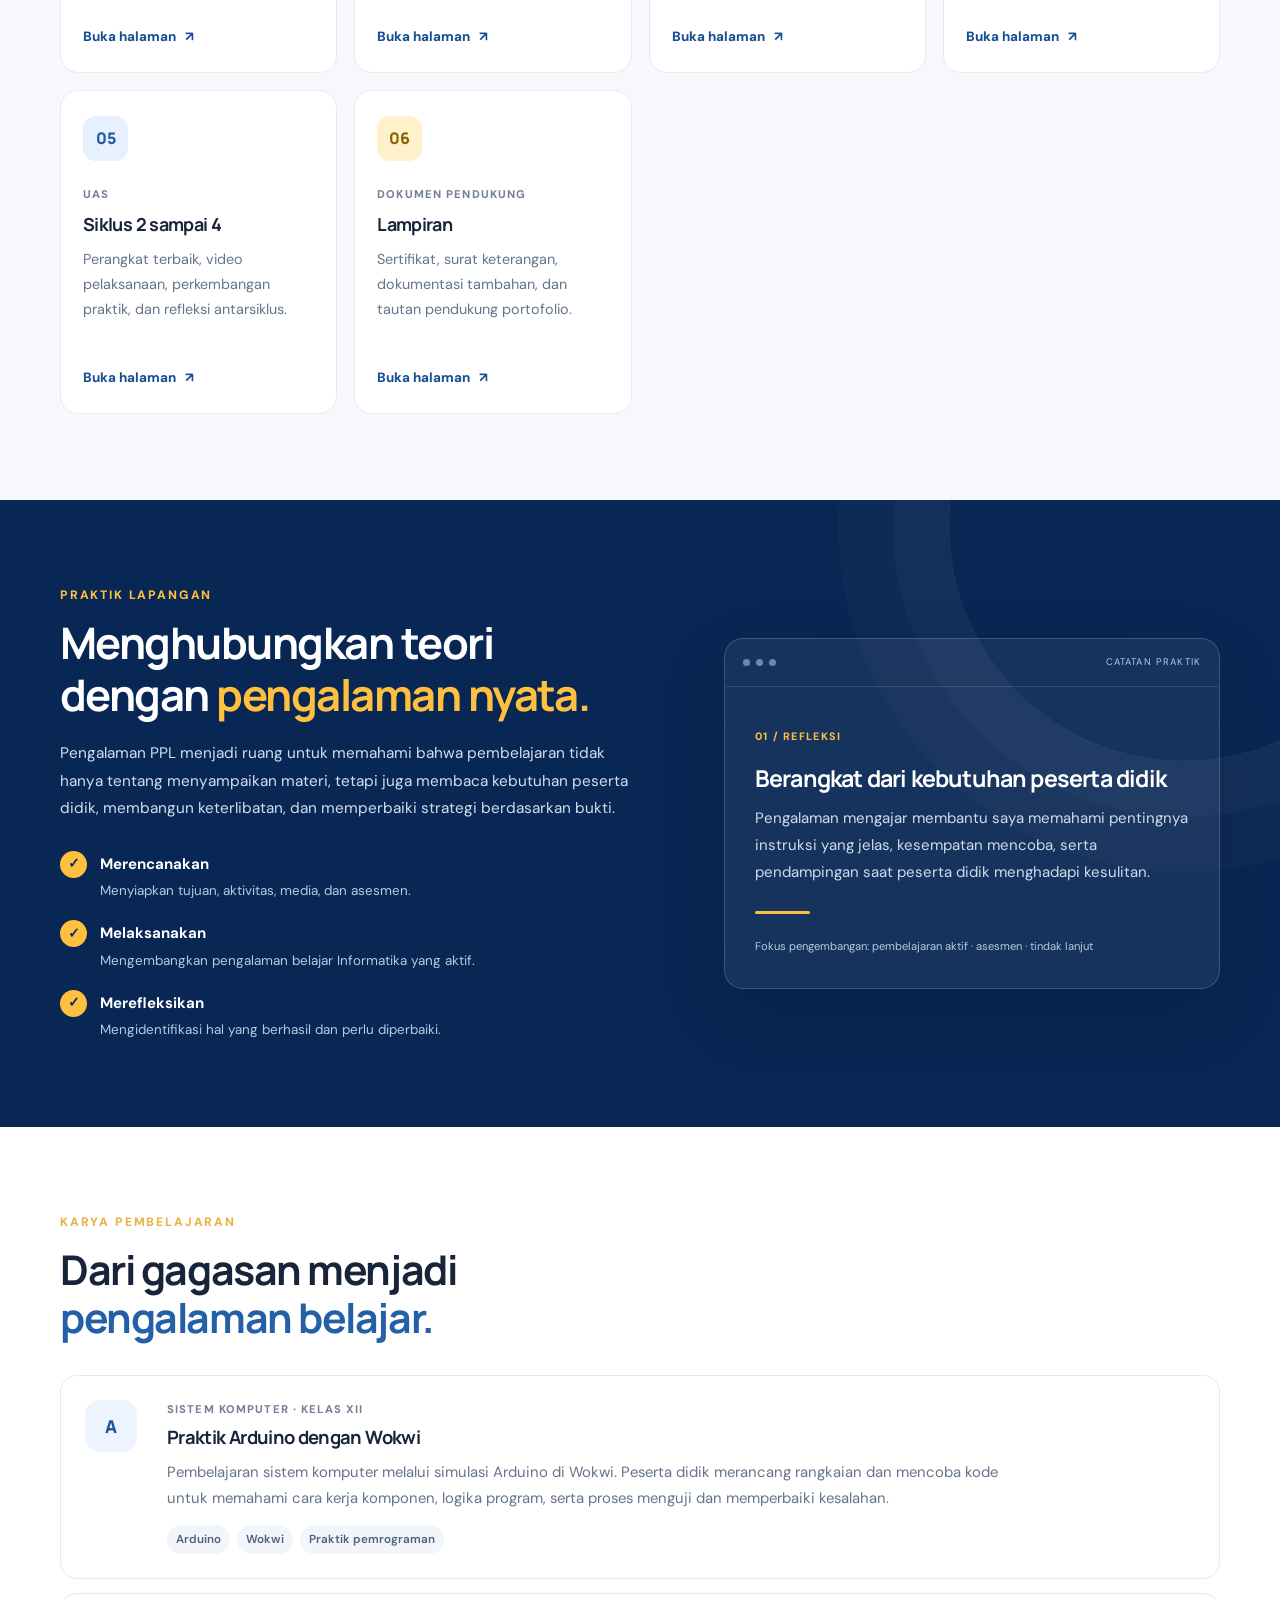
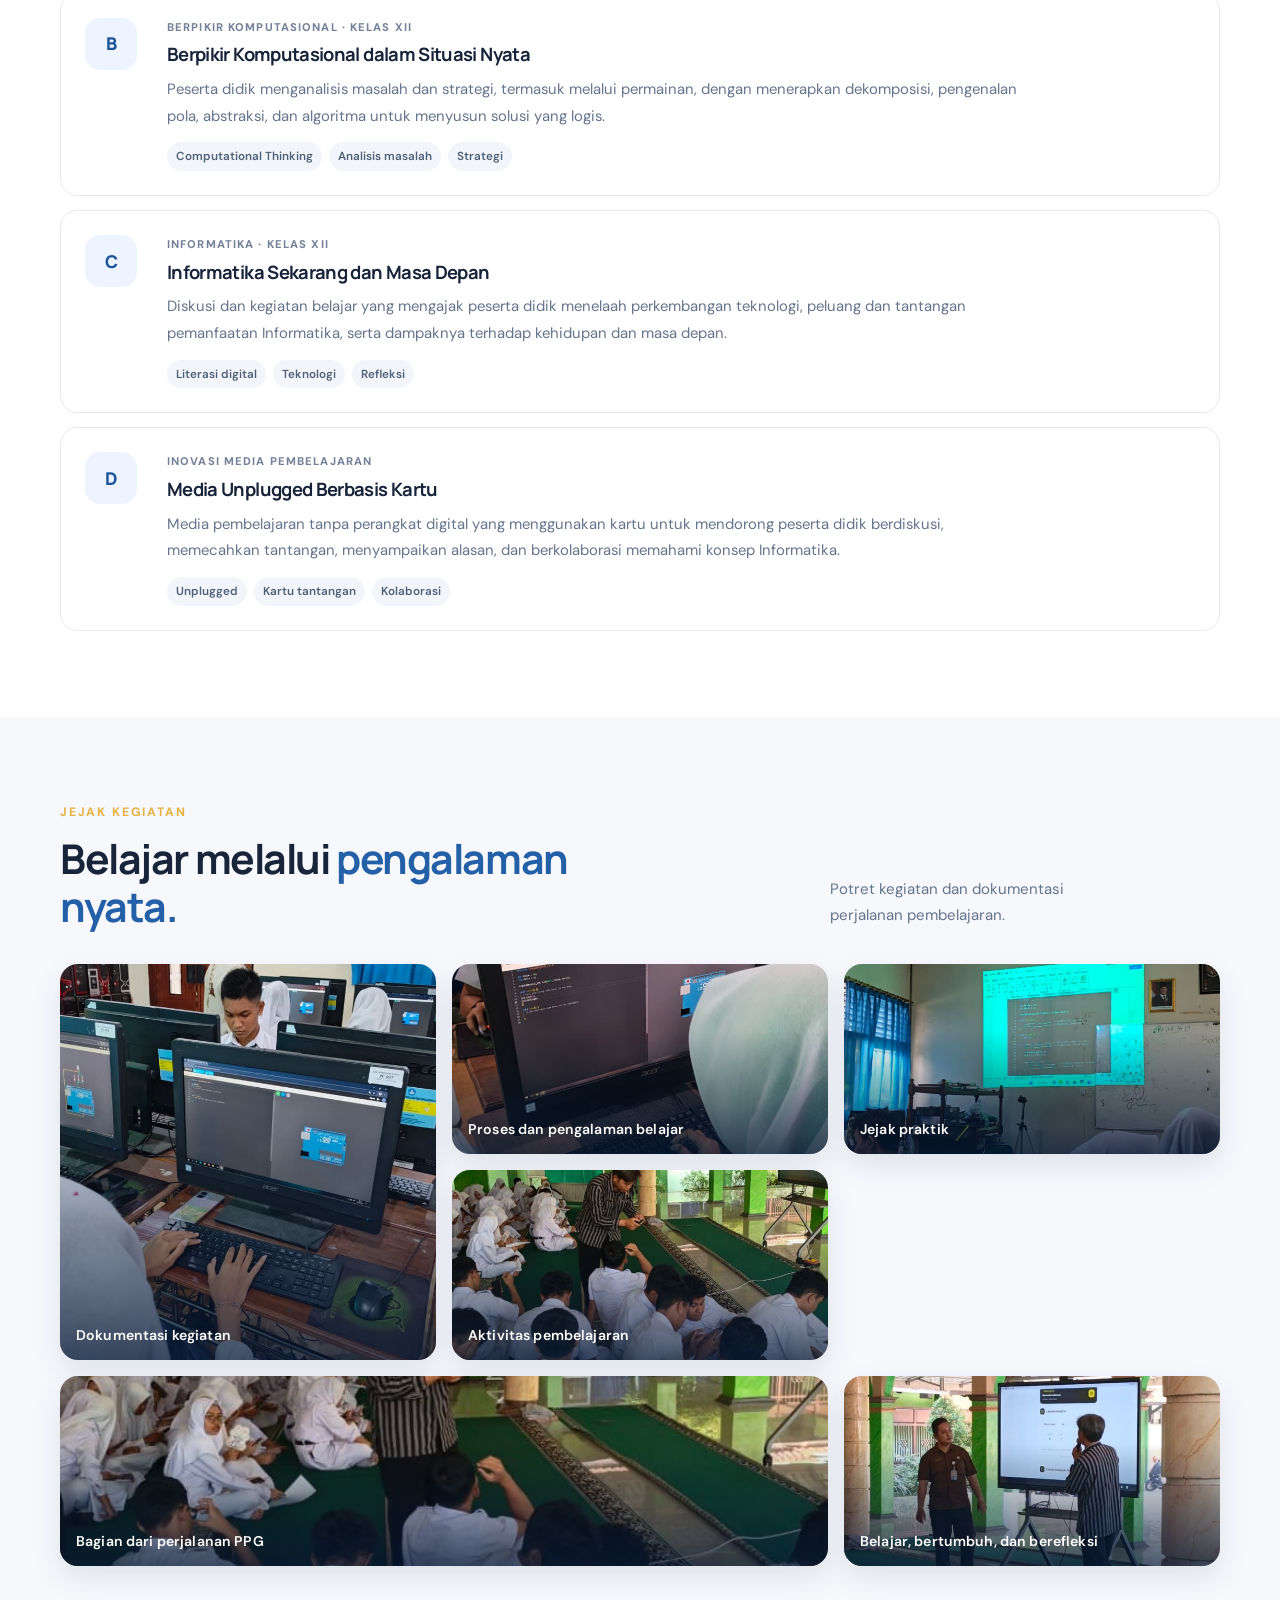
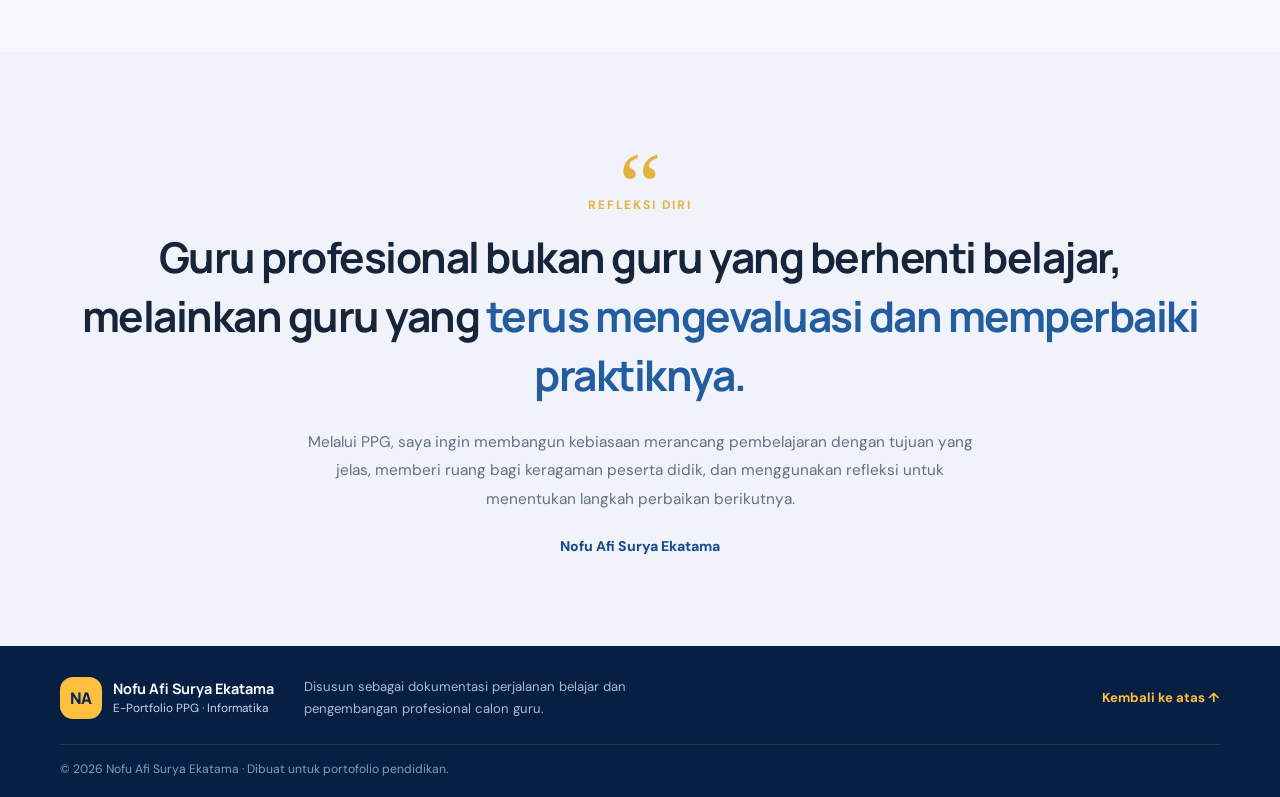
==== commit 014c3141: "Refresh portfolio deployment and prevent stale page assets" ====
--- a/index.html
+++ b/index.html
@@ -5,8 +5,11 @@
   <meta name="viewport" content="width=device-width, initial-scale=1">
   <meta name="description" content="E-Portfolio PPG Informatika Nofu Afi Surya Ekatama — perjalanan belajar, praktik mengajar, inovasi, dan refleksi calon guru.">
   <meta name="theme-color" content="#0b2f68">
+  <meta http-equiv="Cache-Control" content="no-cache, no-store, must-revalidate">
+  <meta http-equiv="Pragma" content="no-cache">
+  <meta http-equiv="Expires" content="0">
   <title>E-Portfolio PPG Informatika | Nofu Afi Surya Ekatama</title>
-  <link rel="stylesheet" href="style.css">
+  <link rel="stylesheet" href="style.css?v=20261025-2">
 </head>
 <body>
   <a class="skip-link" href="#konten">Lewati ke konten</a>
--- a/style.css
+++ b/style.css
@@ -694,3 +694,24 @@
   }
   .reveal-on-scroll { opacity: 1; transform: none; }
 }
+
+
+/* Galeri dokumentasi portofolio */
+.photo-gallery-section { overflow: hidden; }
+.photo-gallery { display: grid; grid-template-columns: repeat(3, minmax(0, 1fr)); grid-auto-rows: 190px; gap: 16px; margin-top: 30px; }
+.gallery-photo { position: relative; min-width: 0; margin: 0; overflow: hidden; border-radius: 18px; background: #e8edf5; box-shadow: 0 12px 28px rgba(20, 45, 82, .10); isolation: isolate; }
+.gallery-photo-tall { grid-row: span 2; }
+.gallery-photo-wide { grid-column: span 2; }
+.gallery-photo img { display: block; width: 100%; height: 100%; object-fit: cover; transition: transform .55s ease; }
+.gallery-photo:hover img { transform: scale(1.045); }
+.gallery-photo::after { content: ""; position: absolute; inset: 35% 0 0; background: linear-gradient(transparent, rgba(5, 24, 52, .72)); pointer-events: none; }
+.gallery-photo figcaption { position: absolute; z-index: 1; left: 16px; right: 16px; bottom: 13px; color: white; font-size: .88rem; font-weight: 600; letter-spacing: .01em; }
+@media (max-width: 760px) {
+  .photo-gallery { grid-template-columns: repeat(2, minmax(0, 1fr)); grid-auto-rows: 155px; gap: 11px; }
+  .gallery-photo-tall { grid-row: span 2; }
+  .gallery-photo-wide { grid-column: span 2; }
+}
+@media (max-width: 420px) {
+  .photo-gallery { grid-auto-rows: 130px; }
+  .gallery-photo figcaption { left: 10px; right: 10px; bottom: 9px; font-size: .75rem; }
+}
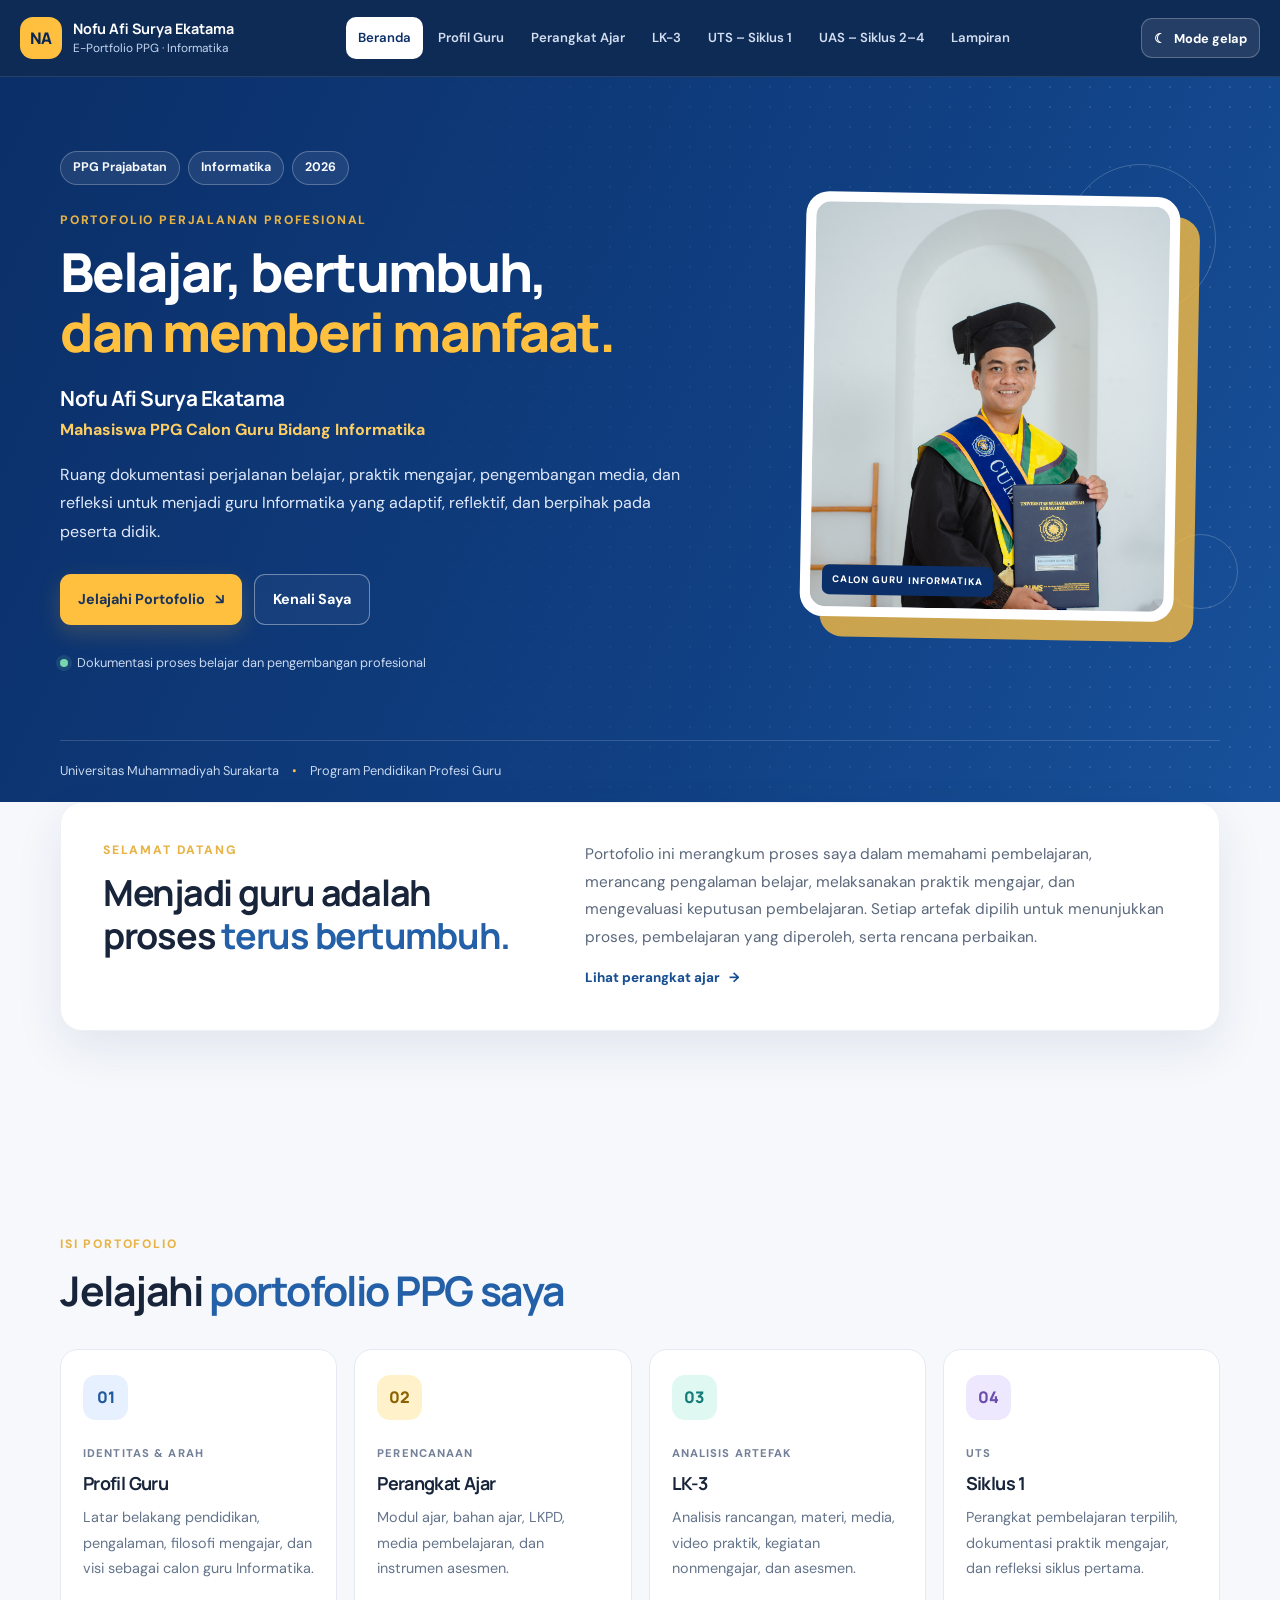
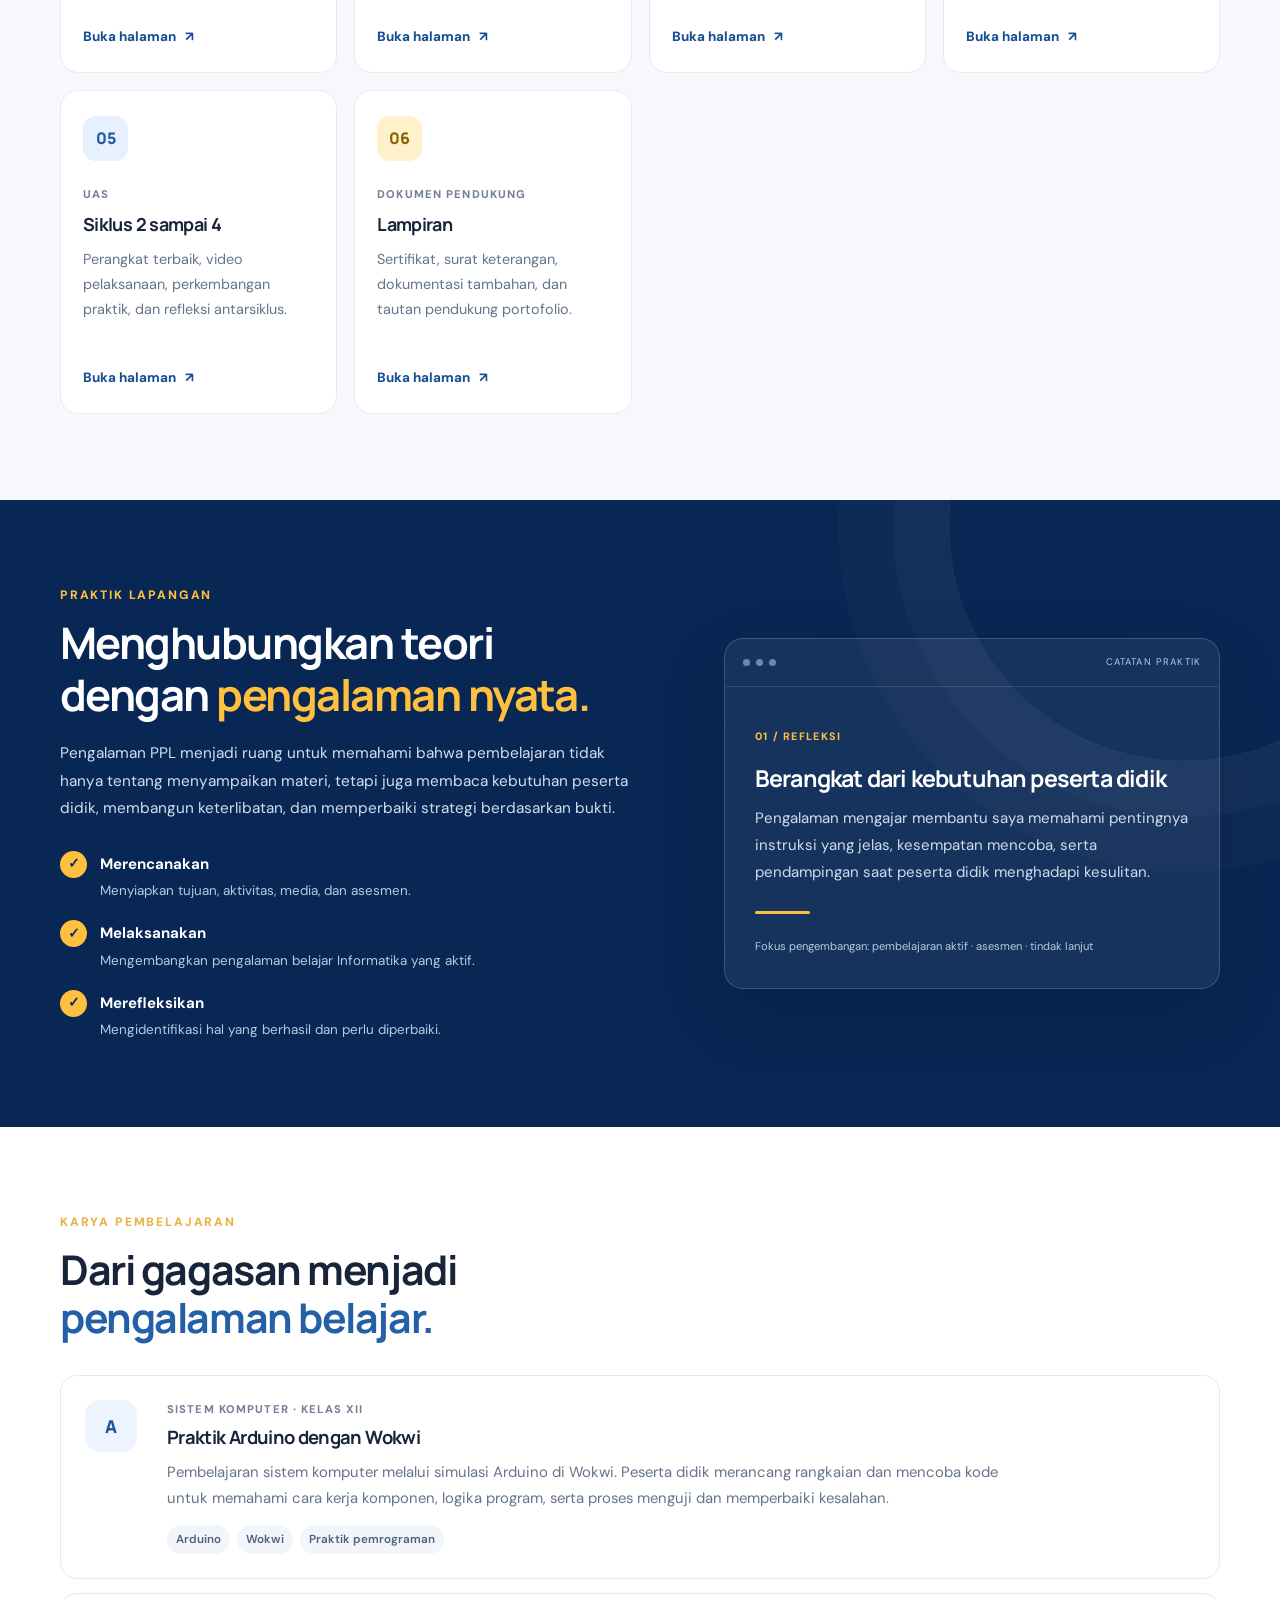
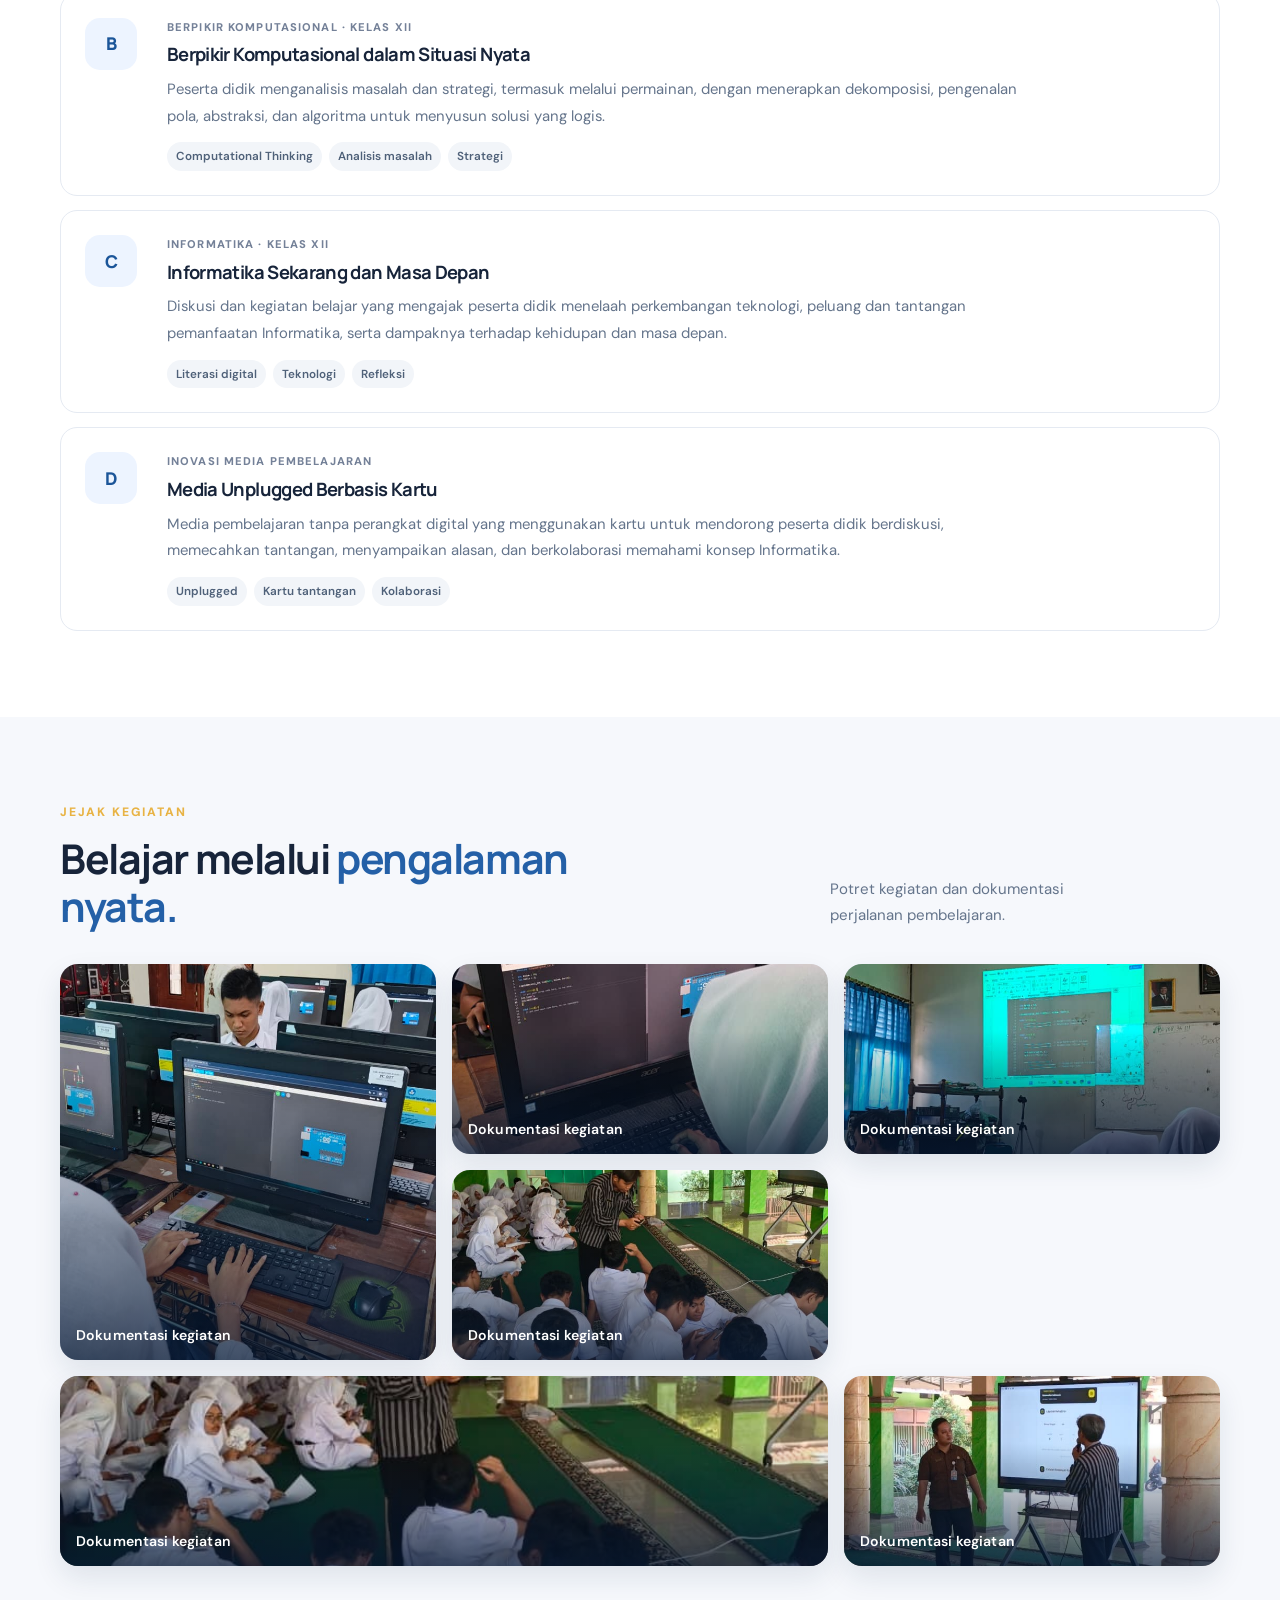
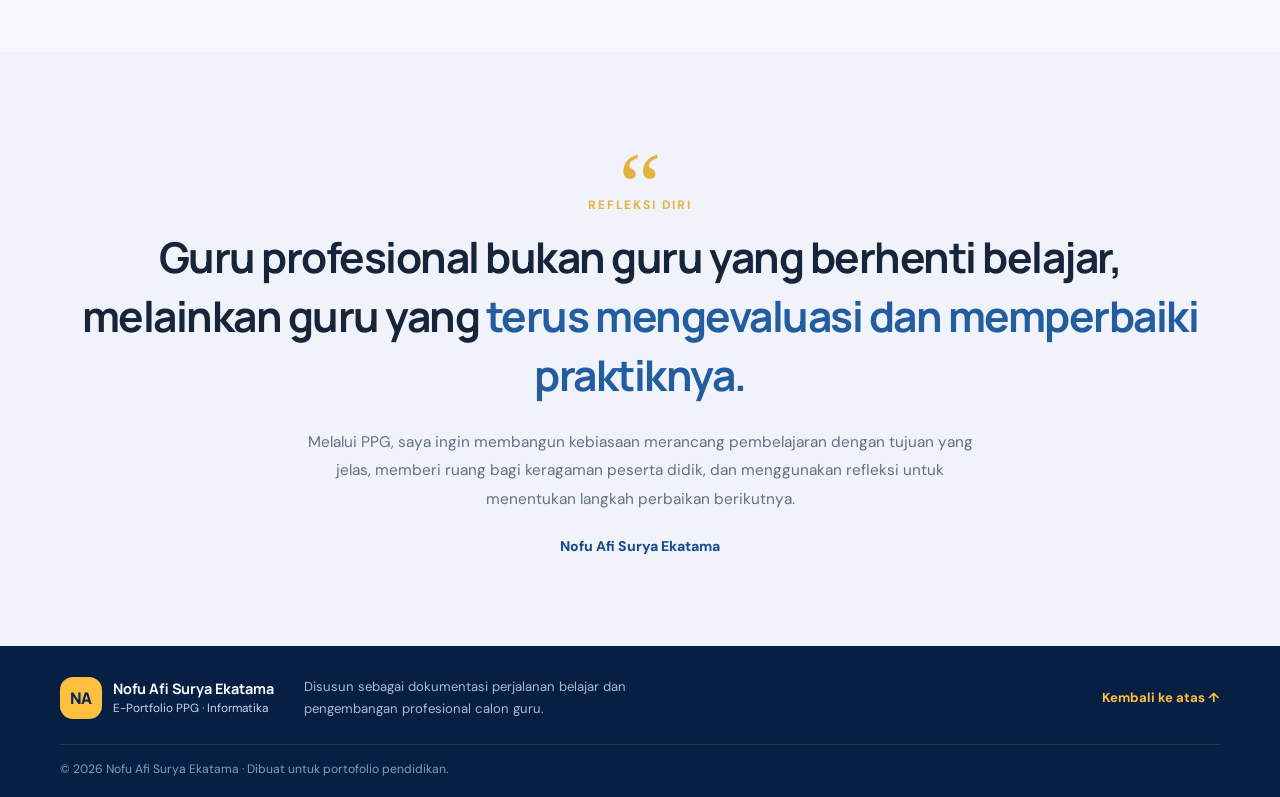
==== commit 4aabfcc0: "Samakan label foto menjadi Dokumentasi kegiatan" ====
--- a/index.html
+++ b/index.html
@@ -229,28 +229,28 @@
         </div>
         <div class="photo-gallery">
           <figure class="gallery-photo gallery-photo-tall">
-            <img src="assets/WhatsApp%20Image%202026-10-25%20at%2022.09.51.jpeg" alt="Dokumentasi kegiatan pembelajaran 1" loading="lazy">
-            <figcaption>Dokumentasi kegiatan</figcaption>
-          </figure>
-          <figure class="gallery-photo">
-            <img src="assets/WhatsApp%20Image%202026-10-25%20at%2022.09.52.jpeg" alt="Dokumentasi kegiatan pembelajaran 2" loading="lazy">
-            <figcaption>Proses dan pengalaman belajar</figcaption>
-          </figure>
-          <figure class="gallery-photo">
-            <img src="assets/WhatsApp%20Image%202026-10-25%20at%2022.09.54.jpeg" alt="Dokumentasi kegiatan pembelajaran 3" loading="lazy">
-            <figcaption>Jejak praktik</figcaption>
-          </figure>
-          <figure class="gallery-photo">
-            <img src="assets/WhatsApp%20Image%202026-10-25%20at%2022.09.55.jpeg" alt="Dokumentasi kegiatan pembelajaran 4" loading="lazy">
-            <figcaption>Aktivitas pembelajaran</figcaption>
+            <img src="assets/WhatsApp%20Image%202026-10-25%20at%2022.09.51.jpeg" alt="Dokumentasi kegiatan" loading="lazy">
+            <figcaption>Dokumentasi kegiatan</figcaption>
+          </figure>
+          <figure class="gallery-photo">
+            <img src="assets/WhatsApp%20Image%202026-10-25%20at%2022.09.52.jpeg" alt="Dokumentasi kegiatan" loading="lazy">
+            <figcaption>Dokumentasi kegiatan</figcaption>
+          </figure>
+          <figure class="gallery-photo">
+            <img src="assets/WhatsApp%20Image%202026-10-25%20at%2022.09.54.jpeg" alt="Dokumentasi kegiatan" loading="lazy">
+            <figcaption>Dokumentasi kegiatan</figcaption>
+          </figure>
+          <figure class="gallery-photo">
+            <img src="assets/WhatsApp%20Image%202026-10-25%20at%2022.09.55.jpeg" alt="Dokumentasi kegiatan" loading="lazy">
+            <figcaption>Dokumentasi kegiatan</figcaption>
           </figure>
           <figure class="gallery-photo gallery-photo-wide">
-            <img src="assets/WhatsApp%20Image%202026-10-25%20at%2022.09.56.jpeg" alt="Dokumentasi kegiatan pembelajaran 5" loading="lazy">
-            <figcaption>Bagian dari perjalanan PPG</figcaption>
-          </figure>
-          <figure class="gallery-photo">
-            <img src="assets/WhatsApp%20Image%202026-10-25%20at%2022.09.56%20(1).jpeg" alt="Dokumentasi kegiatan pembelajaran 6" loading="lazy">
-            <figcaption>Belajar, bertumbuh, dan berefleksi</figcaption>
+            <img src="assets/WhatsApp%20Image%202026-10-25%20at%2022.09.56.jpeg" alt="Dokumentasi kegiatan" loading="lazy">
+            <figcaption>Dokumentasi kegiatan</figcaption>
+          </figure>
+          <figure class="gallery-photo">
+            <img src="assets/WhatsApp%20Image%202026-10-25%20at%2022.09.56%20(1).jpeg" alt="Dokumentasi kegiatan" loading="lazy">
+            <figcaption>Dokumentasi kegiatan</figcaption>
           </figure>
         </div>
       </div>
--- a/style.css
+++ b/style.css
@@ -715,3 +715,17 @@
   .photo-gallery { grid-auto-rows: 130px; }
   .gallery-photo figcaption { left: 10px; right: 10px; bottom: 9px; font-size: .75rem; }
 }
+
+
+/* Gallery dokumentasi pada halaman LK-3, UTS, dan UAS */
+.evidence-gallery{padding:30px 0 8px}
+.evidence-gallery-head{margin-bottom:18px}
+.evidence-gallery-head h2{margin:0 0 8px;color:var(--heading-color, #17365f);font-size:clamp(1.35rem,2.2vw,1.8rem)}
+.evidence-gallery-head p{margin:0;color:var(--muted);line-height:1.75;max-width:720px}
+.evidence-gallery-grid{display:grid;grid-template-columns:repeat(3,minmax(0,1fr));gap:16px}
+.evidence-gallery figure{margin:0;overflow:hidden;border:1px solid var(--line);border-radius:17px;background:var(--surface,#fff);box-shadow:0 8px 22px rgba(10,38,78,.06)}
+.evidence-gallery img{display:block;width:100%;height:220px;object-fit:cover;background:#e9eef5;transition:transform .35s ease}
+.evidence-gallery figure:hover img{transform:scale(1.035)}
+.evidence-gallery figcaption{padding:12px 14px;color:var(--muted);font-size:.84rem;line-height:1.55}
+@media(max-width:700px){.evidence-gallery-grid{grid-template-columns:repeat(2,minmax(0,1fr));gap:11px}.evidence-gallery img{height:165px}}
+@media(max-width:430px){.evidence-gallery-grid{grid-template-columns:1fr}.evidence-gallery img{height:210px}}
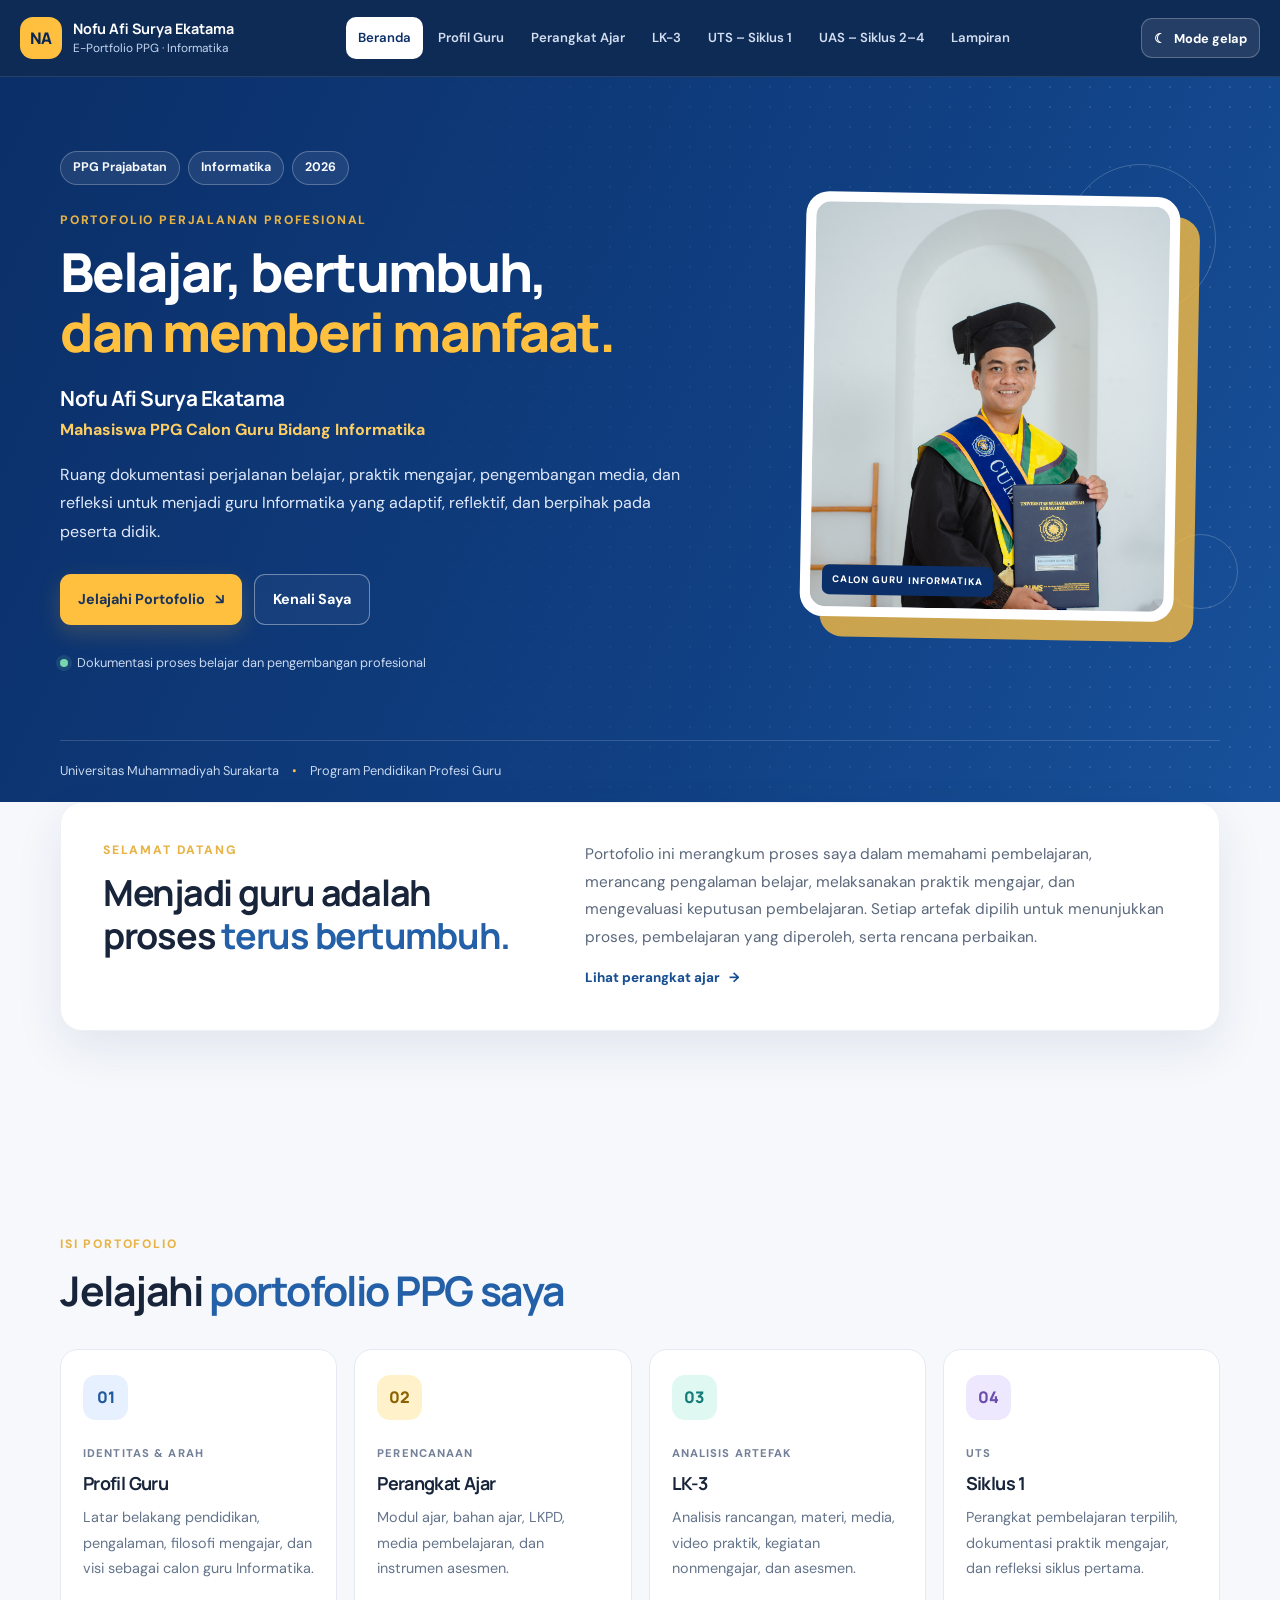
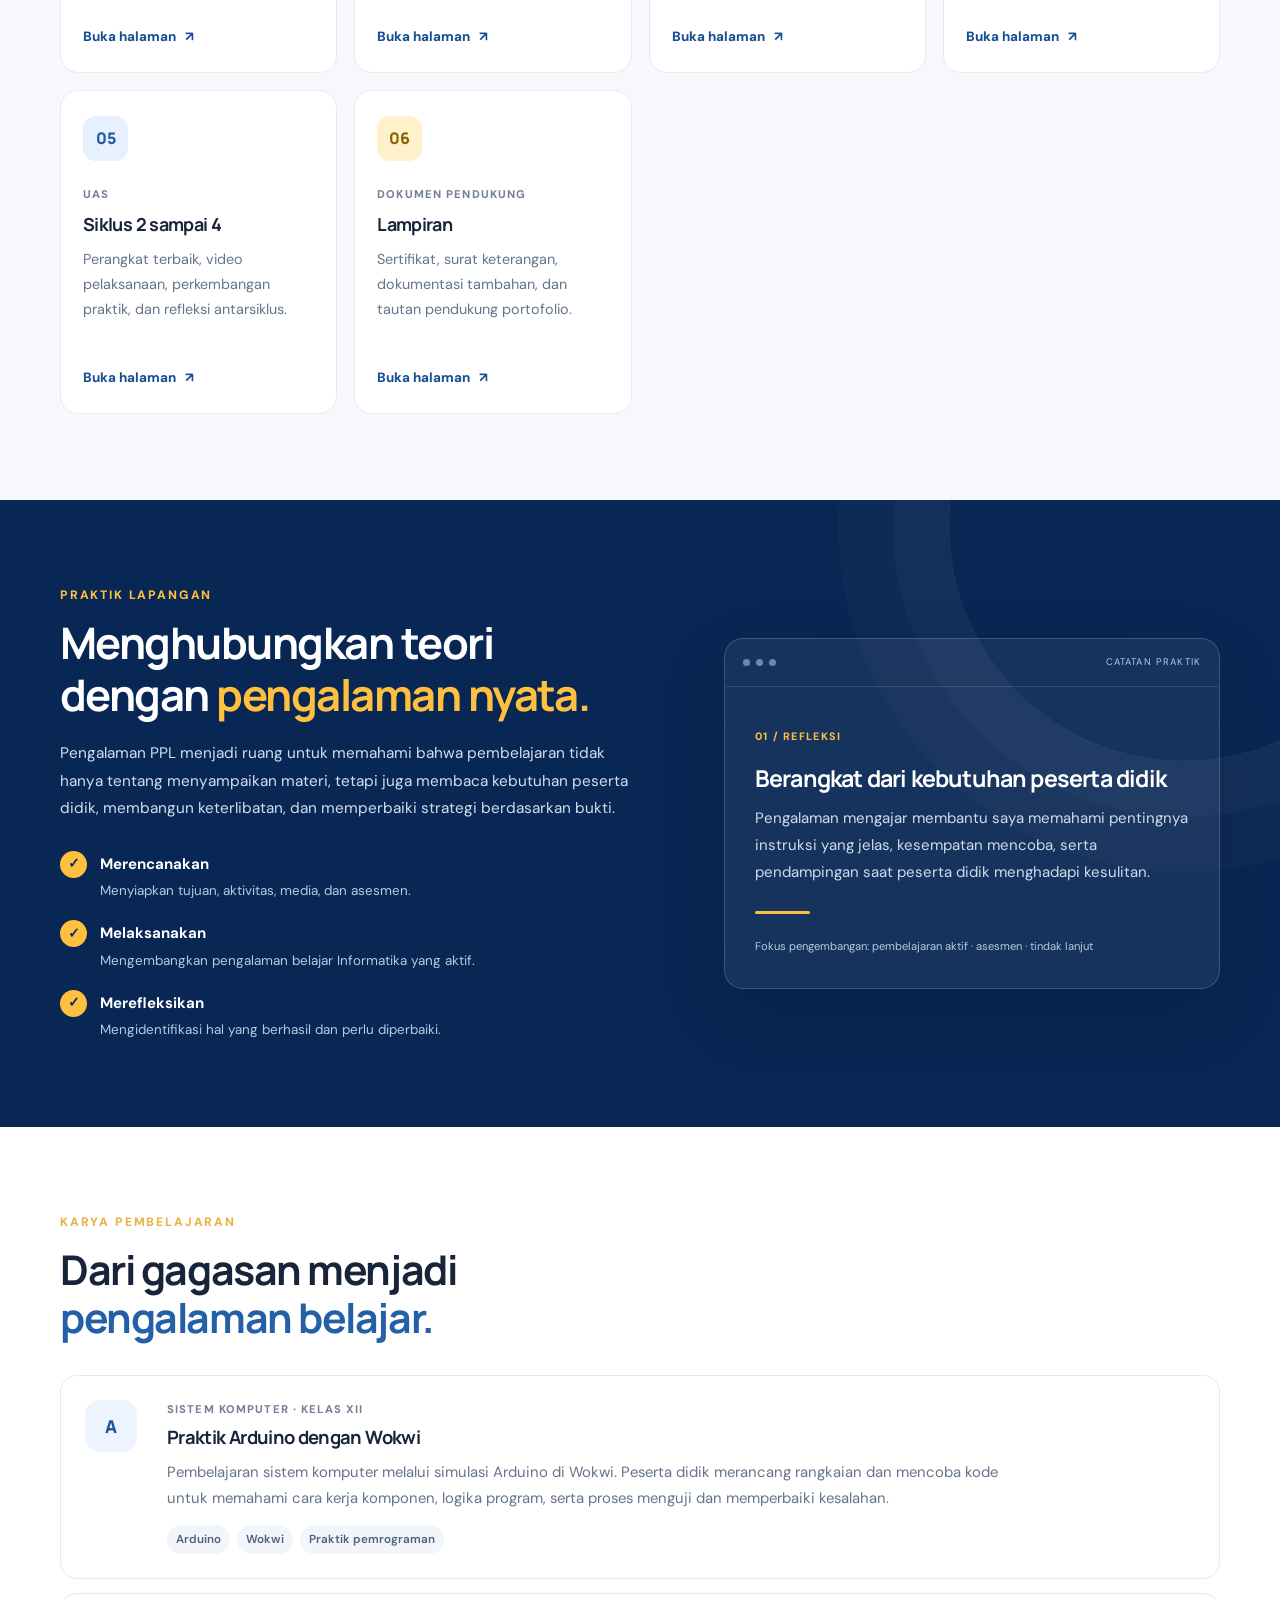
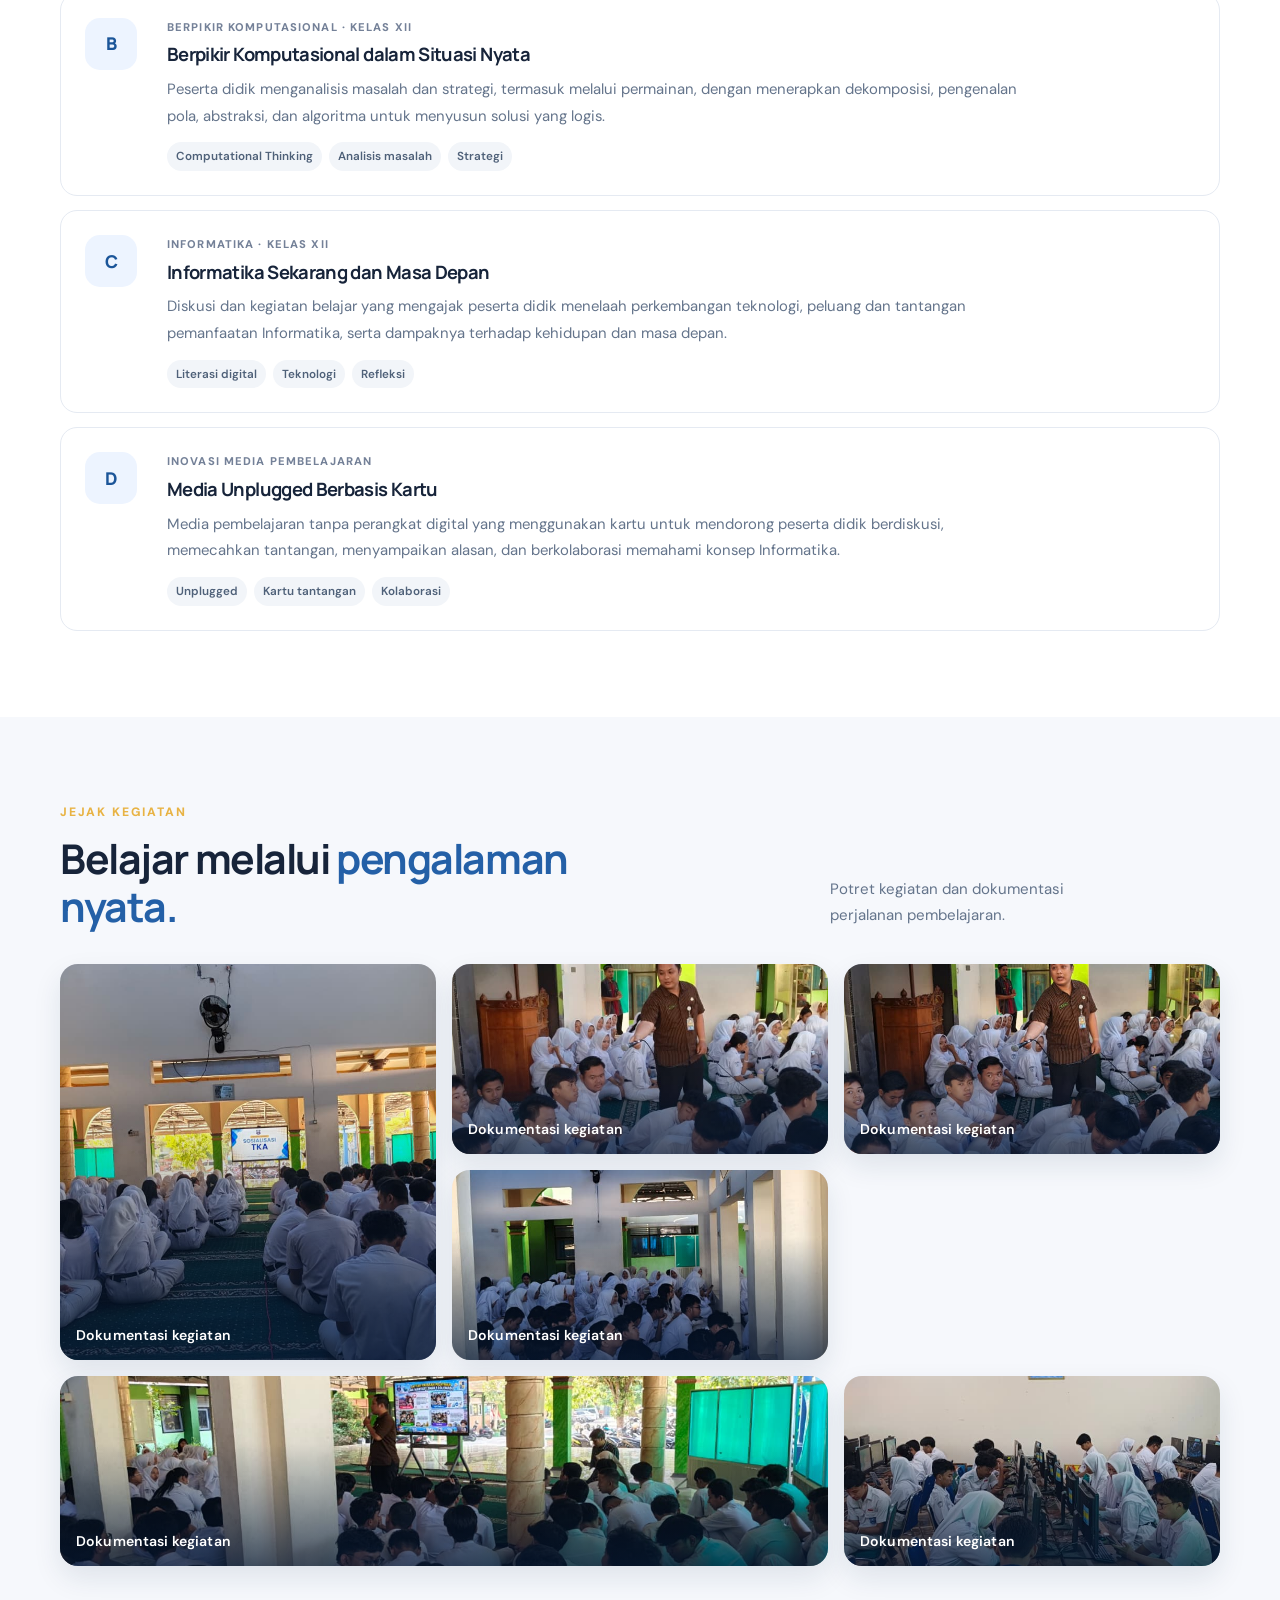
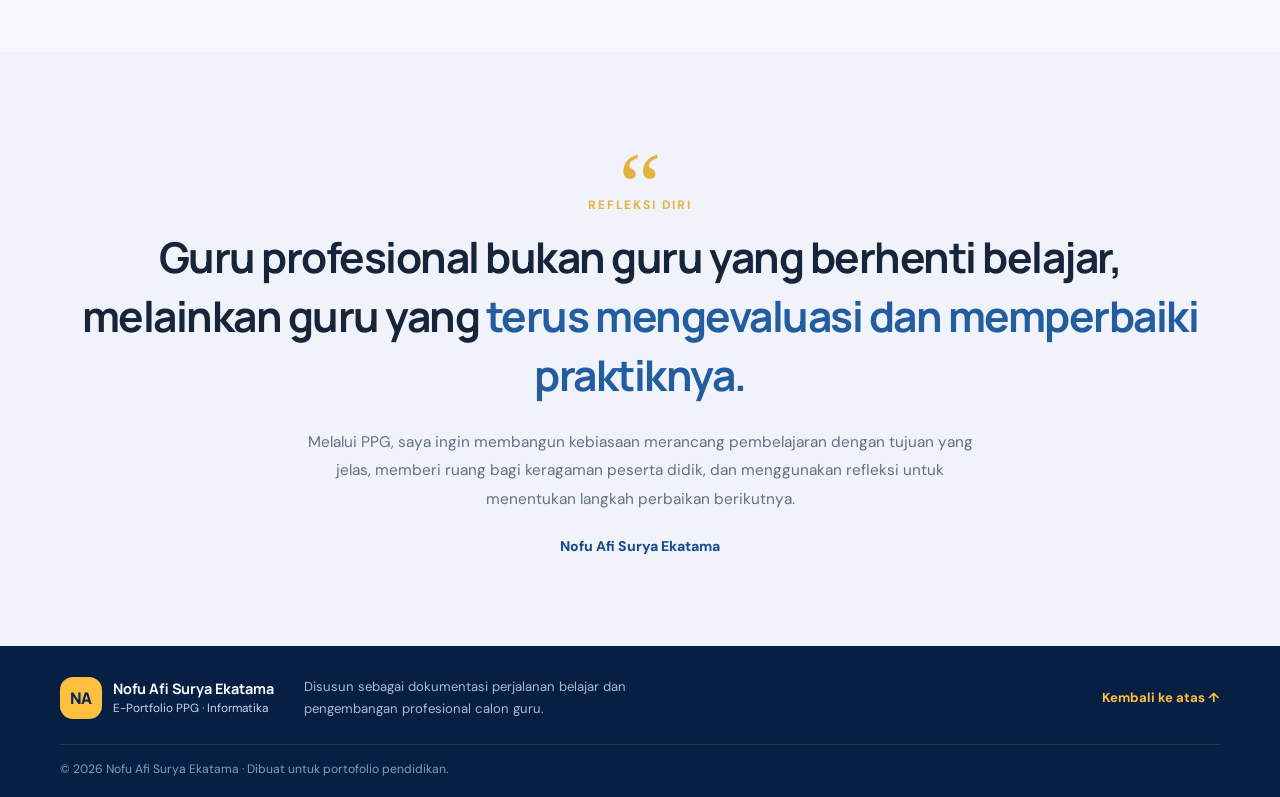
==== commit 9c819baa: "Ganti foto galeri dengan foto di luar daftar yang dikecualikan" ====
--- a/index.html
+++ b/index.html
@@ -229,27 +229,27 @@
         </div>
         <div class="photo-gallery">
           <figure class="gallery-photo gallery-photo-tall">
-            <img src="assets/WhatsApp%20Image%202026-10-25%20at%2022.09.51.jpeg" alt="Dokumentasi kegiatan" loading="lazy">
-            <figcaption>Dokumentasi kegiatan</figcaption>
-          </figure>
-          <figure class="gallery-photo">
-            <img src="assets/WhatsApp%20Image%202026-10-25%20at%2022.09.52.jpeg" alt="Dokumentasi kegiatan" loading="lazy">
-            <figcaption>Dokumentasi kegiatan</figcaption>
-          </figure>
-          <figure class="gallery-photo">
-            <img src="assets/WhatsApp%20Image%202026-10-25%20at%2022.09.54.jpeg" alt="Dokumentasi kegiatan" loading="lazy">
-            <figcaption>Dokumentasi kegiatan</figcaption>
-          </figure>
-          <figure class="gallery-photo">
-            <img src="assets/WhatsApp%20Image%202026-10-25%20at%2022.09.55.jpeg" alt="Dokumentasi kegiatan" loading="lazy">
+            <img src="assets/WhatsApp%20Image%202026-10-25%20at%2022.10.26.jpeg" alt="Dokumentasi kegiatan" loading="lazy">
+            <figcaption>Dokumentasi kegiatan</figcaption>
+          </figure>
+          <figure class="gallery-photo">
+            <img src="assets/WhatsApp%20Image%202026-10-25%20at%2022.10.27.jpeg" alt="Dokumentasi kegiatan" loading="lazy">
+            <figcaption>Dokumentasi kegiatan</figcaption>
+          </figure>
+          <figure class="gallery-photo">
+            <img src="assets/WhatsApp%20Image%202026-10-25%20at%2022.10.29.jpeg" alt="Dokumentasi kegiatan" loading="lazy">
+            <figcaption>Dokumentasi kegiatan</figcaption>
+          </figure>
+          <figure class="gallery-photo">
+            <img src="assets/WhatsApp%20Image%202026-10-25%20at%2022.10.30.jpeg" alt="Dokumentasi kegiatan" loading="lazy">
             <figcaption>Dokumentasi kegiatan</figcaption>
           </figure>
           <figure class="gallery-photo gallery-photo-wide">
-            <img src="assets/WhatsApp%20Image%202026-10-25%20at%2022.09.56.jpeg" alt="Dokumentasi kegiatan" loading="lazy">
-            <figcaption>Dokumentasi kegiatan</figcaption>
-          </figure>
-          <figure class="gallery-photo">
-            <img src="assets/WhatsApp%20Image%202026-10-25%20at%2022.09.56%20(1).jpeg" alt="Dokumentasi kegiatan" loading="lazy">
+            <img src="assets/WhatsApp%20Image%202026-10-25%20at%2022.10.31.jpeg" alt="Dokumentasi kegiatan" loading="lazy">
+            <figcaption>Dokumentasi kegiatan</figcaption>
+          </figure>
+          <figure class="gallery-photo">
+            <img src="assets/WhatsApp%20Image%202026-10-25%20at%2022.10.32.jpeg" alt="Dokumentasi kegiatan" loading="lazy">
             <figcaption>Dokumentasi kegiatan</figcaption>
           </figure>
         </div>
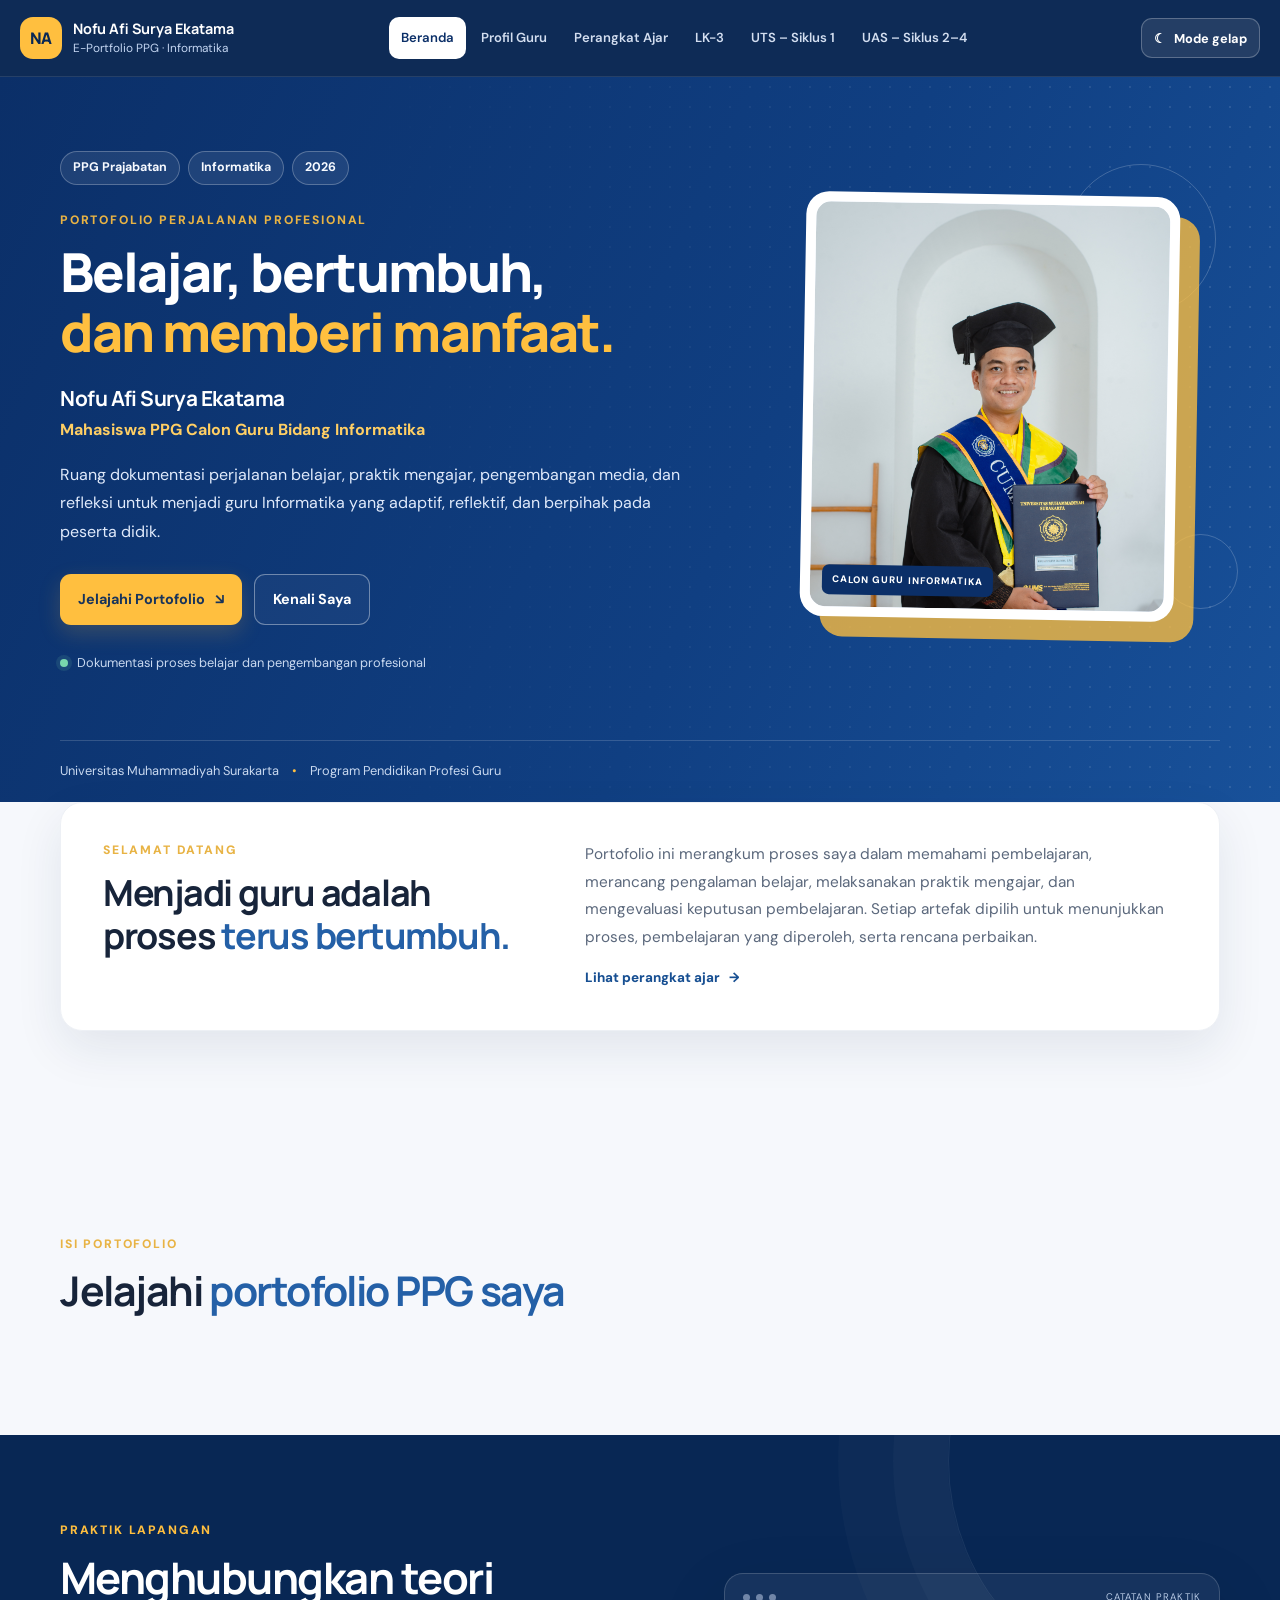
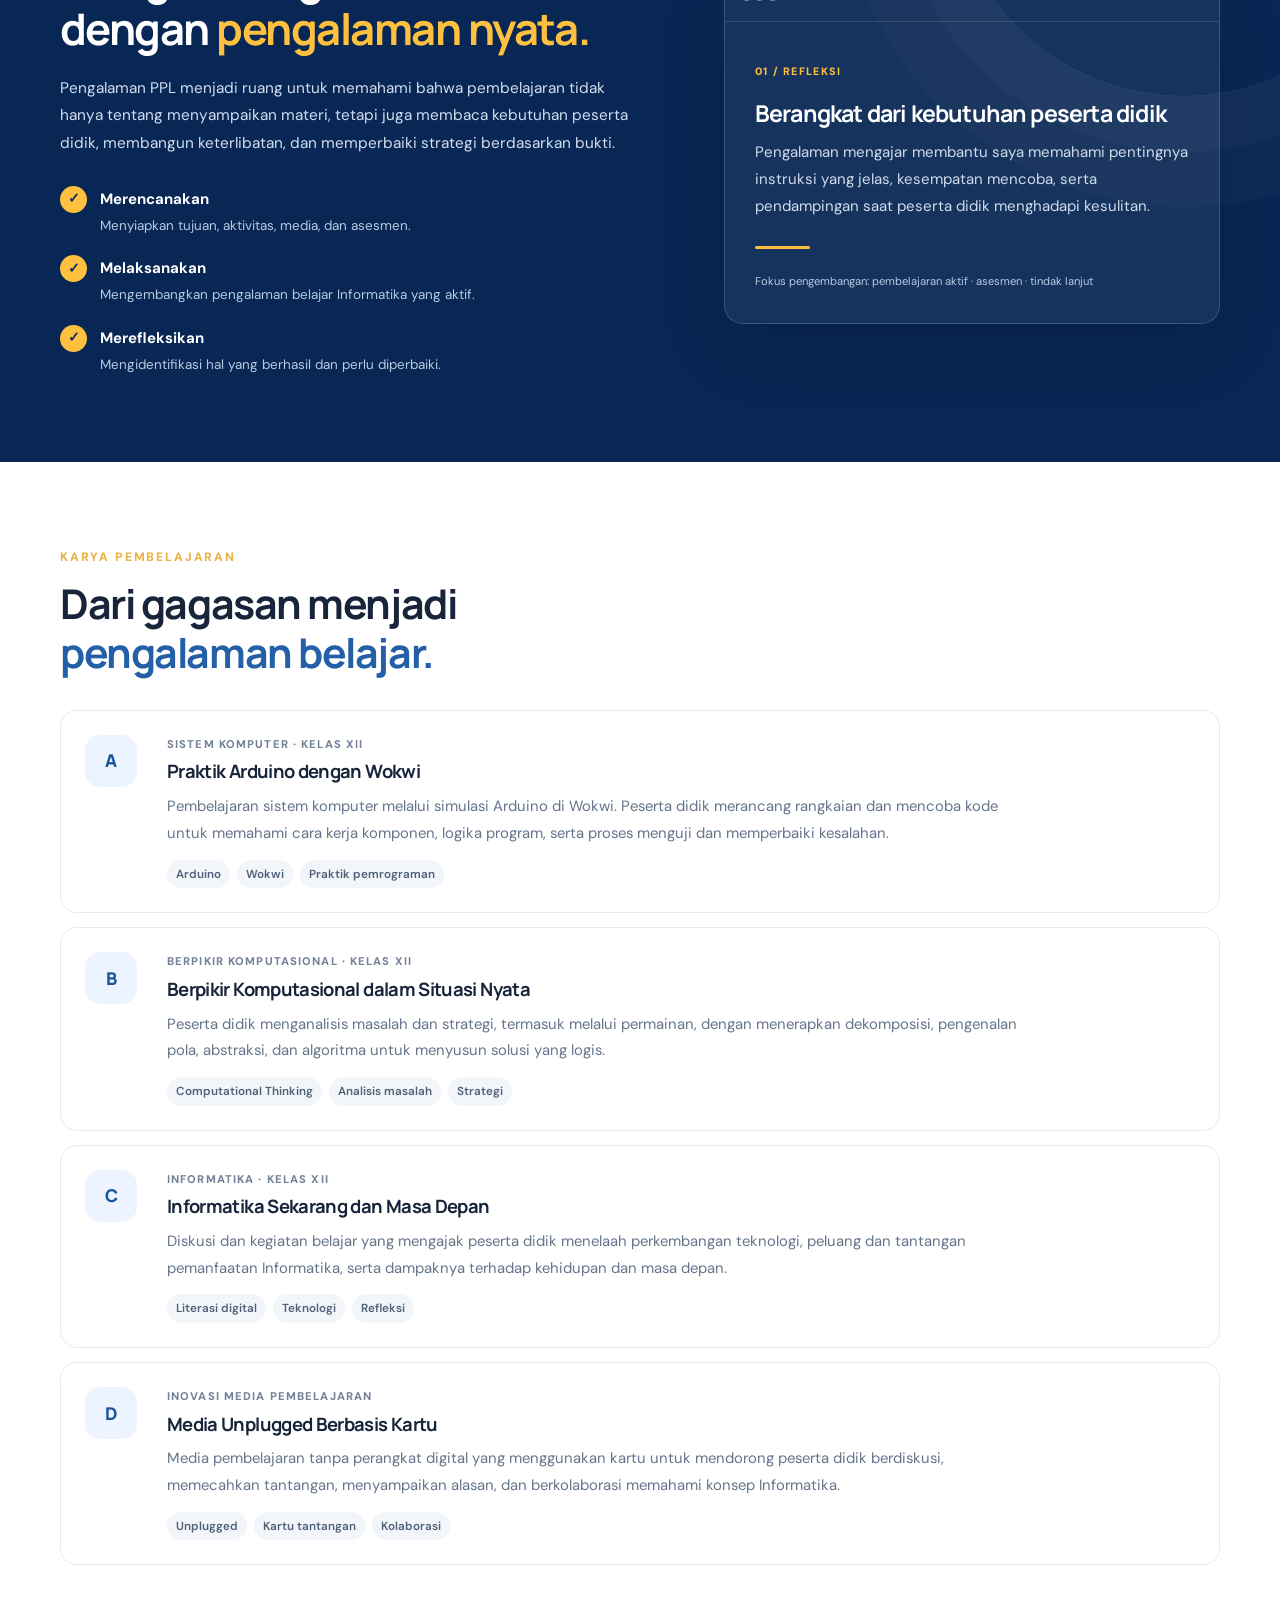
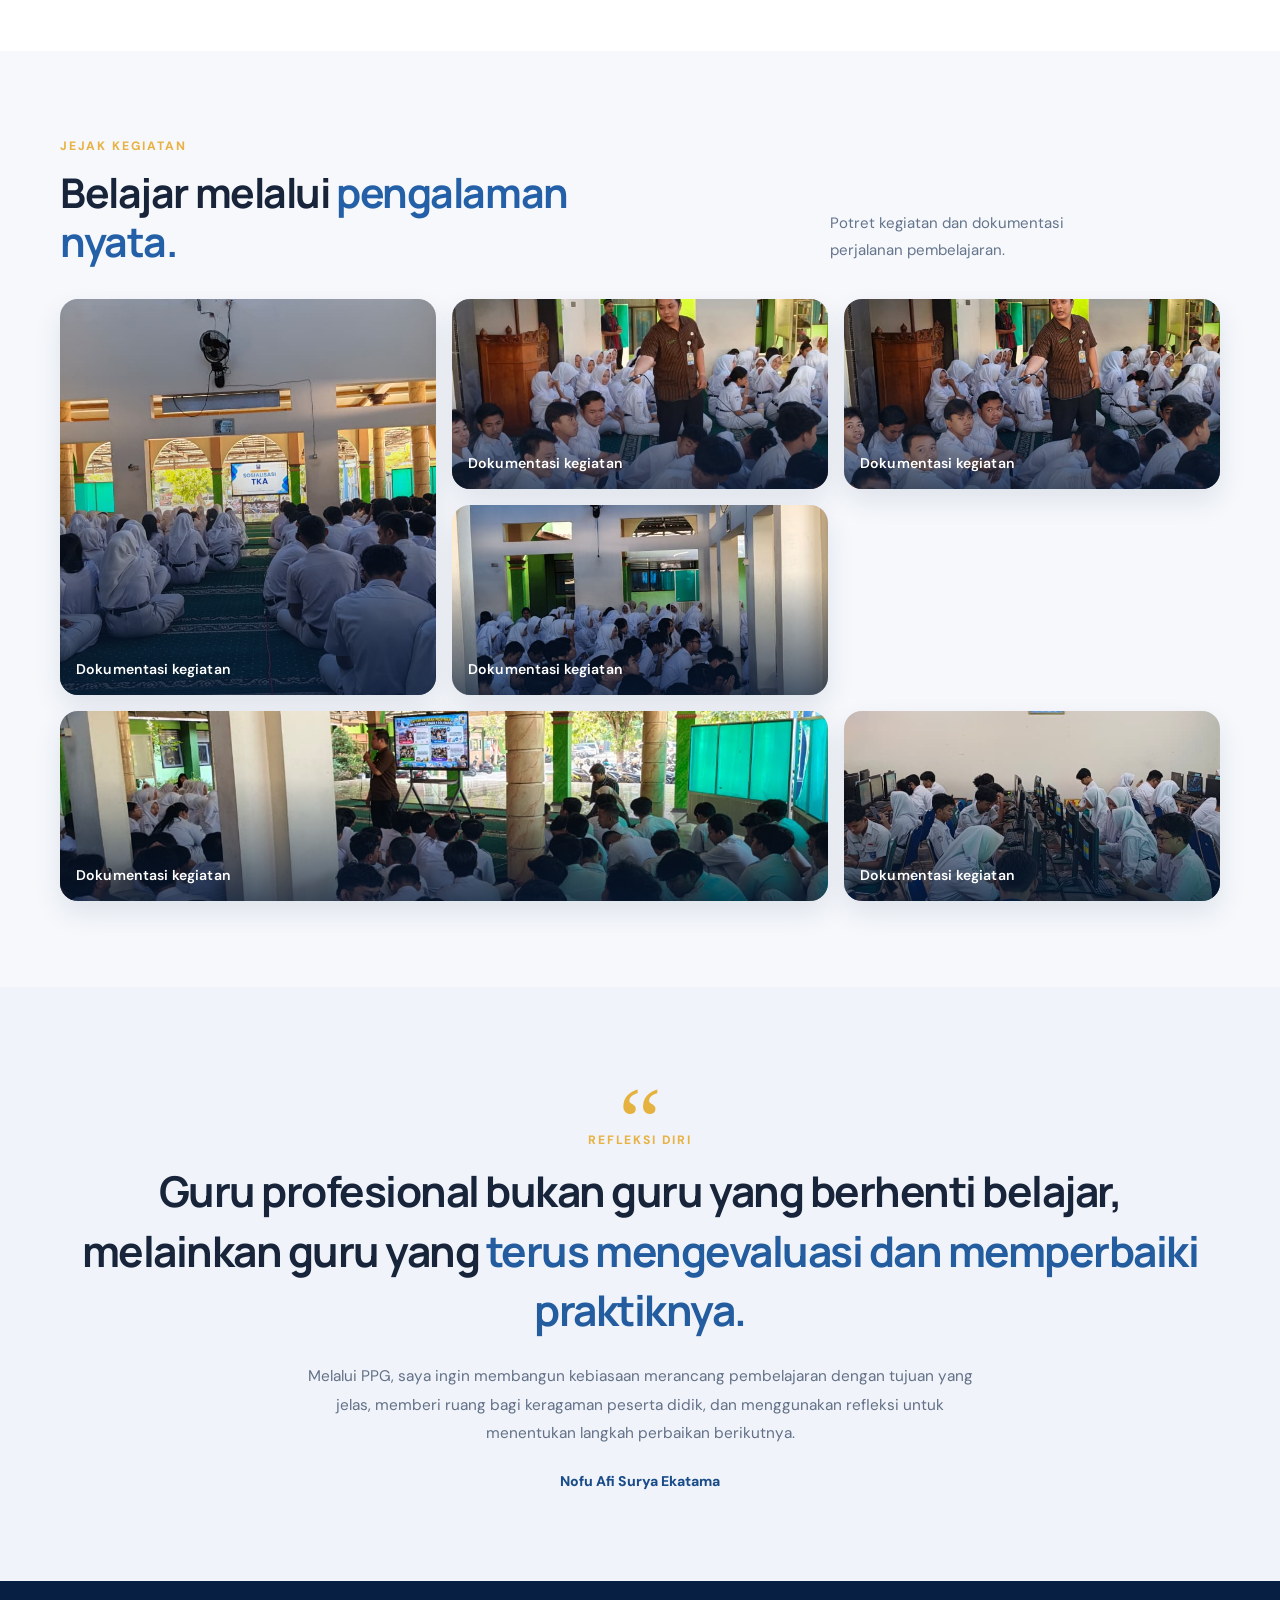
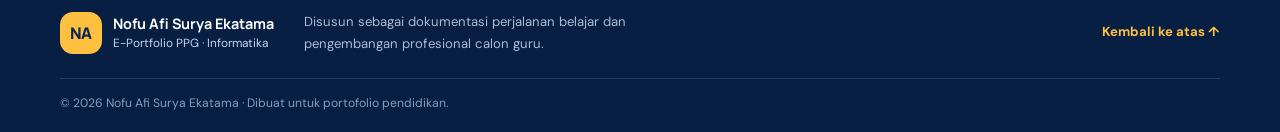
==== commit f851fb96: "Hapus navigasi Lampiran dan lengkapi perangkat UAS" ====
--- a/index.html
+++ b/index.html
@@ -31,7 +31,7 @@
         <a href="lk3.html">LK-3</a>
         <a href="uts-siklus-1.html">UTS – Siklus 1</a>
         <a href="uas-siklus-2-4.html">UAS – Siklus 2–4</a>
-        <a href="lampiran.html">Lampiran</a>
+
       </nav>
     </div>
   </header>
@@ -109,36 +109,7 @@
           <p class="section-description"></p>
         </div>
         <div class="journey-grid">
-          <article class="journey-card">
-            <div class="card-icon blue"><span>01</span></div><p class="card-tag">IDENTITAS & ARAH</p>
-            <h3>Profil Guru</h3><p>Latar belakang pendidikan, pengalaman, filosofi mengajar, dan visi sebagai calon guru Informatika.</p>
-            <a href="profil.html" class="card-link">Buka halaman <span>↗</span></a>
-          </article>
-          <article class="journey-card">
-            <div class="card-icon gold"><span>02</span></div><p class="card-tag">PERENCANAAN</p>
-            <h3>Perangkat Ajar</h3><p>Modul ajar, bahan ajar, LKPD, media pembelajaran, dan instrumen asesmen.</p>
-            <a href="perangkat-ajar.html" class="card-link">Buka halaman <span>↗</span></a>
-          </article>
-          <article class="journey-card">
-            <div class="card-icon teal"><span>03</span></div><p class="card-tag">ANALISIS ARTEFAK</p>
-            <h3>LK-3</h3><p>Analisis rancangan, materi, media, video praktik, kegiatan nonmengajar, dan asesmen.</p>
-            <a href="lk3.html" class="card-link">Buka halaman <span>↗</span></a>
-          </article>
-          <article class="journey-card">
-            <div class="card-icon violet"><span>04</span></div><p class="card-tag">UTS</p>
-            <h3>Siklus 1</h3><p>Perangkat pembelajaran terpilih, dokumentasi praktik mengajar, dan refleksi siklus pertama.</p>
-            <a href="uts-siklus-1.html" class="card-link">Buka halaman <span>↗</span></a>
-          </article>
-          <article class="journey-card">
-            <div class="card-icon blue"><span>05</span></div><p class="card-tag">UAS</p>
-            <h3>Siklus 2 sampai 4</h3><p>Perangkat terbaik, video pelaksanaan, perkembangan praktik, dan refleksi antarsiklus.</p>
-            <a href="uas-siklus-2-4.html" class="card-link">Buka halaman <span>↗</span></a>
-          </article>
-          <article class="journey-card">
-            <div class="card-icon gold"><span>06</span></div><p class="card-tag">DOKUMEN PENDUKUNG</p>
-            <h3>Lampiran</h3><p>Sertifikat, surat keterangan, dokumentasi tambahan, dan tautan pendukung portofolio.</p>
-            <a href="lampiran.html" class="card-link">Buka halaman <span>↗</span></a>
-          </article>
+          
         </div>
       </div>
     </section>
